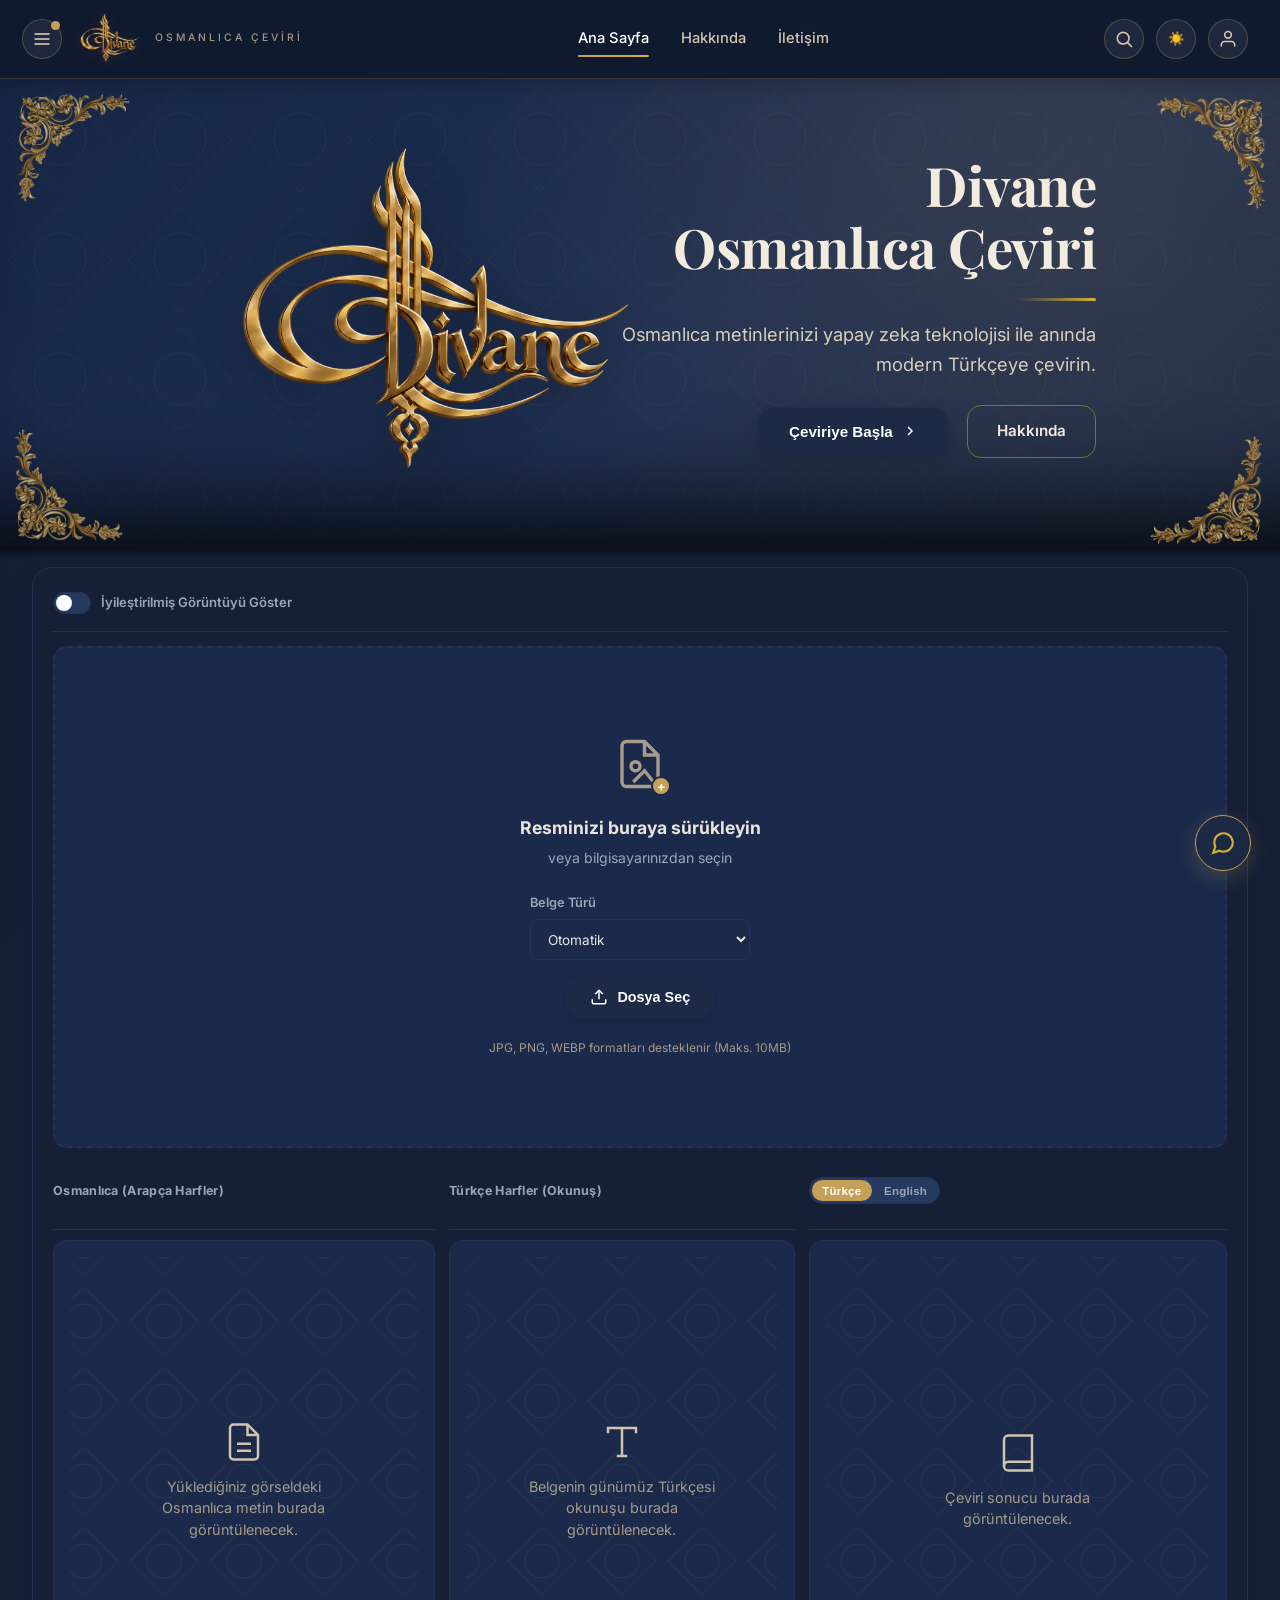
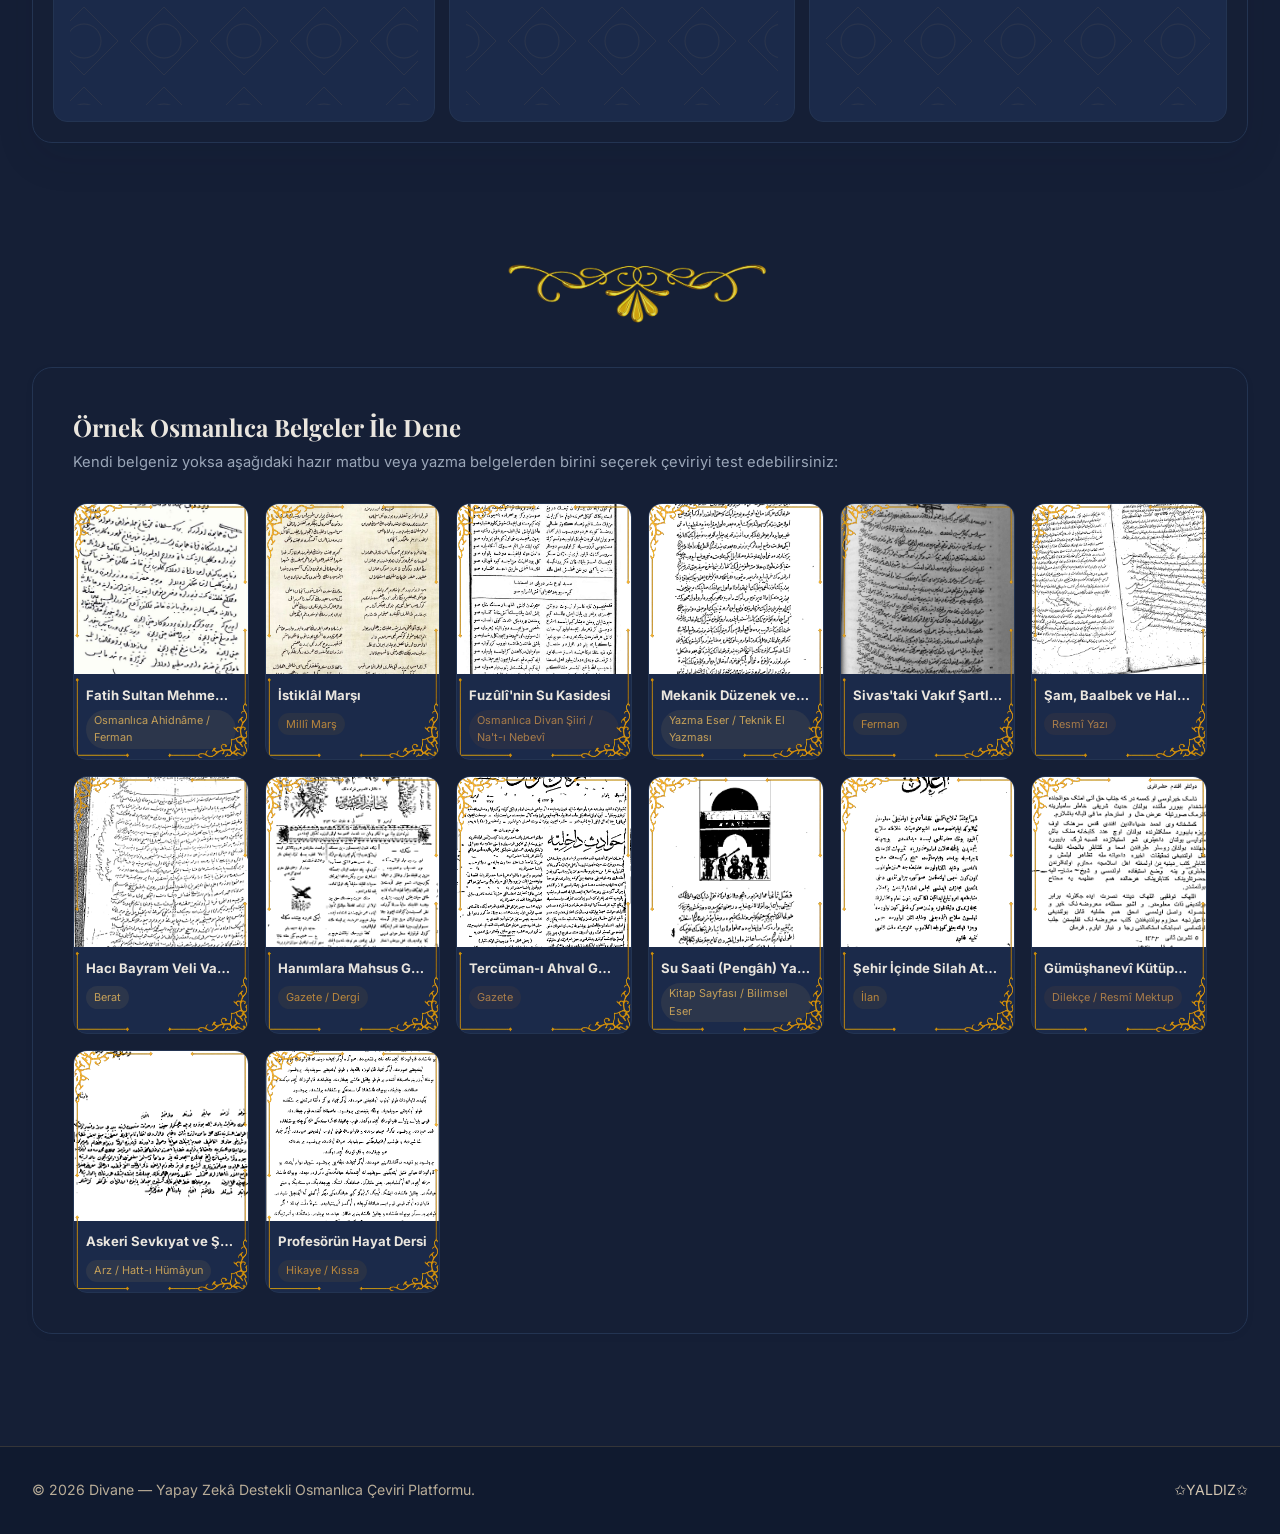
==== index.html @ 8d587c2a "Koyu tema renklerini biraz aydınlat Arka plan/kart/hero renkleri HSL üzerinde ~7.5 puan aydınlatıldı" ====
<!DOCTYPE html>
<html lang="tr">
<head>
    <meta charset="UTF-8">
    <meta name="viewport" content="width=device-width, initial-scale=1.0">
    <title>Divane — Osmanlıca Çeviri Sistemi | Yapay Zeka Destekli Belge Analizi</title>
    <meta name="description" content="Osmanlıca matbu belgelerinizi ve el yazmalarınızı yapay zeka teknolojisi ile anında dijitalleştirin ve modern Türkçeye çevirin.">
    
    <!-- Google Fonts -->
    <link rel="preconnect" href="https://fonts.googleapis.com">
    <link rel="preconnect" href="https://fonts.gstatic.com" crossorigin>
    <link href="https://fonts.googleapis.com/css2?family=Cinzel+Decorative:wght@700&family=Cormorant+Garamond:ital,wght@0,500;0,600;0,700;1,400&family=Inter:wght@300;400;500;600;700&family=Noto+Naskh+Arabic:wght@400;600;700&family=Playfair+Display:ital,wght@0,600;0,700;1,400&display=swap" rel="stylesheet">

    <!-- Cropper.js (görsel kırpma arayüzü için) -->
    <link rel="stylesheet" href="https://cdnjs.cloudflare.com/ajax/libs/cropperjs/1.6.2/cropper.min.css">

    <!-- Custom Stylesheet -->
    <link rel="stylesheet" href="style.css?v=20260917-3">
</head>
<body class="dark-theme">
    <!-- Header Navigation Bar -->
    <header class="navbar">
        <div class="nav-container">
            <div class="nav-left">
                <button type="button" class="icon-btn side-menu-toggle" id="sideMenuToggle" title="Menü" aria-expanded="false" aria-controls="sideDrawer">
                    <svg width="20" height="20" viewBox="0 0 24 24" fill="none" stroke="currentColor" stroke-width="2">
                        <line x1="3" y1="6" x2="21" y2="6"></line>
                        <line x1="3" y1="12" x2="21" y2="12"></line>
                        <line x1="3" y1="18" x2="21" y2="18"></line>
                    </svg>
                </button>

                <a href="index.html" class="brand-logo">
                    <img src="assets/icon.png" alt="Divane" class="brand-logo-img">
                    <span class="brand-subtitle">OSMANLICA ÇEVİRİ</span>
                </a>
            </div>

            <nav class="nav-menu">
                <a href="#home" class="nav-link active" data-modal="home">Ana Sayfa</a>
                <a href="#about" class="nav-link" data-modal="aboutModal">Hakkında</a>
                <a href="#contact" class="nav-link" data-modal="contactModal">İletişim</a>
            </nav>

            <div class="nav-actions">
                <div class="nav-search" id="navSearch">
                    <button type="button" class="icon-btn nav-search-btn" id="navSearchBtn" title="Ara" aria-expanded="false" aria-controls="navSearchPanel">
                        <svg width="20" height="20" viewBox="0 0 24 24" fill="none" stroke="currentColor" stroke-width="2" stroke-linecap="round" stroke-linejoin="round"><circle cx="11" cy="11" r="7"></circle><line x1="21" y1="21" x2="16.65" y2="16.65"></line></svg>
                    </button>
                    <div class="nav-search-panel hidden" id="navSearchPanel">
                        <input type="text" id="navSearchInput" class="nav-search-input" placeholder="Belgelerde ara..." autocomplete="off">
                        <div class="nav-search-results" id="navSearchResults"></div>
                    </div>
                </div>
                <button class="icon-btn theme-toggle-btn" id="themeToggleBtn" title="Karanlık/Aydınlık Tema">
                    <span class="theme-icon">🌙</span>
                </button>
                <button class="icon-btn profile-btn" id="profileBtn" title="Giriş Yap">
                    <svg width="20" height="20" viewBox="0 0 24 24" fill="none" stroke="currentColor" stroke-width="2">
                        <path d="M20 21v-2a4 4 0 0 0-4-4H8a4 4 0 0 0-4 4v2"></path>
                        <circle cx="12" cy="7" r="4"></circle>
                    </svg>
                </button>
            </div>
        </div>
    </header>

    <!-- Sol menü çekmecesi: sol üstteki hamburger butonuna tıklayınca
         soldan kayarak açılır, arkasındaki sayfa karartma katmanıyla
         (#sideDrawerOverlay) gölgede kalır — TarihNet'teki gibi kalıcı bir
         şerit yerine, ekip arkadaşlarının istediği tıkla-aç/kapa modeli.
         Belgelerim üst menüden buraya taşındı; Harita artık kendi sayfası
         (bkz. map.html) — şehir işaretleyicili ilk sürüm. -->
    <div class="side-drawer-overlay hidden" id="sideDrawerOverlay"></div>
    <aside class="side-drawer" id="sideDrawer" aria-hidden="true">
        <div class="side-drawer-header">
            <span class="side-drawer-title">Menü</span>
            <button type="button" class="modal-close" id="sideDrawerClose" title="Kapat">&times;</button>
        </div>
        <div class="side-drawer-body">
            <img src="assets/ornament-divider.png" alt="" aria-hidden="true" class="side-drawer-flourish">
            <span class="side-drawer-section-label">Profilim</span>
            <a href="profile.html" class="side-drawer-profile-card" id="sidebarProfileCard">
                <span class="side-drawer-profile-card-row">
                    <span class="side-drawer-profile-avatar" id="sidebarProfileAvatar">
                        <svg width="20" height="20" viewBox="0 0 24 24" fill="none" stroke="currentColor" stroke-width="2" stroke-linecap="round" stroke-linejoin="round"><circle cx="12" cy="8" r="4"></circle><path d="M4 21c0-4 3.5-7 8-7s8 3 8 7"></path></svg>
                    </span>
                    <span class="side-drawer-profile-info">
                        <span class="side-drawer-profile-name" id="sidebarProfileName">Profilim</span>
                        <span class="side-drawer-profile-title" id="sidebarProfileTitle" hidden></span>
                    </span>
                </span>
            </a>

            <span class="side-drawer-section-label">Belgelerim</span>
            <a href="documents.html" class="side-drawer-item">
                <span class="side-drawer-icon"><svg width="18" height="18" viewBox="0 0 24 24" fill="none" stroke="currentColor" stroke-width="2" stroke-linecap="round" stroke-linejoin="round"><path d="M3 7a2 2 0 0 1 2-2h4l2 2h8a2 2 0 0 1 2 2v8a2 2 0 0 1-2 2H5a2 2 0 0 1-2-2V7z"></path></svg></span>
                <span>Belgelerim</span>
            </a>
            <a href="notes.html" class="side-drawer-item">
                <span class="side-drawer-icon"><svg width="18" height="18" viewBox="0 0 24 24" fill="none" stroke="currentColor" stroke-width="2" stroke-linecap="round" stroke-linejoin="round"><path d="M14 3H6a2 2 0 0 0-2 2v14a2 2 0 0 0 2 2h12a2 2 0 0 0 2-2V9z"></path><path d="M14 3v6h6"></path><line x1="8" y1="13" x2="16" y2="13"></line><line x1="8" y1="17" x2="13" y2="17"></line></svg></span>
                <span>Notlarım</span>
            </a>
            <a href="map.html" class="side-drawer-item">
                <span class="side-drawer-icon"><svg width="18" height="18" viewBox="0 0 24 24" fill="none" stroke="currentColor" stroke-width="2" stroke-linecap="round" stroke-linejoin="round"><path d="M12 21s7-7.5 7-12a7 7 0 1 0-14 0c0 4.5 7 12 7 12z"></path><circle cx="12" cy="9" r="2.5"></circle></svg></span>
                <span>Harita</span>
            </a>
            <a href="sozluk.html" class="side-drawer-item">
                <span class="side-drawer-icon"><svg width="18" height="18" viewBox="0 0 24 24" fill="none" stroke="currentColor" stroke-width="2" stroke-linecap="round" stroke-linejoin="round"><path d="M12 6c-1.5-1.5-4-2-7-2v14c3 0 5.5 0.5 7 2 1.5-1.5 4-2 7-2V4c-3 0-5.5 0.5-7 2z"></path><line x1="12" y1="6" x2="12" y2="20"></line></svg></span>
                <span>Sözlük</span>
            </a>

            <span class="side-drawer-section-label">Site</span>
            <button type="button" class="side-drawer-item" data-modal="aboutModal">
                <span class="side-drawer-icon"><svg width="18" height="18" viewBox="0 0 24 24" fill="none" stroke="currentColor" stroke-width="2" stroke-linecap="round" stroke-linejoin="round"><circle cx="12" cy="12" r="9"></circle><line x1="12" y1="11" x2="12" y2="16"></line><circle cx="12" cy="8" r="1" fill="currentColor" stroke="none"></circle></svg></span>
                <span>Hakkında</span>
            </button>
            <button type="button" class="side-drawer-item" data-modal="contactModal">
                <span class="side-drawer-icon"><svg width="18" height="18" viewBox="0 0 24 24" fill="none" stroke="currentColor" stroke-width="2" stroke-linecap="round" stroke-linejoin="round"><rect x="3" y="5" width="18" height="14" rx="2"></rect><path d="M3 7l9 6 9-6"></path></svg></span>
                <span>İletişim</span>
            </button>
        </div>
    </aside>

    <!-- Main App Container -->
    <main class="page-wrapper" id="home">
        
        <!-- Hero Section -->
        <section class="hero-section">
            <img src="assets/ornament-corner.png" alt="" aria-hidden="true" class="card-corner-ornament corner-tl">
            <img src="assets/ornament-corner.png" alt="" aria-hidden="true" class="card-corner-ornament corner-tr">
            <img src="assets/ornament-corner.png" alt="" aria-hidden="true" class="card-corner-ornament corner-br">
            <img src="assets/ornament-corner.png" alt="" aria-hidden="true" class="card-corner-ornament corner-bl">
            <div class="hero-container">
                <div class="hero-logo-visual">
                    <img src="assets/icon.png" alt="Divane" class="hero-logo-img">
                </div>
                <div class="hero-content">
                    <h1 class="hero-title">Divane<br>Osmanlıca Çeviri</h1>
                    <div class="hero-ornament-line"></div>
                    <p class="hero-subtitle">
                        Osmanlıca metinlerinizi yapay zeka teknolojisi ile anında modern Türkçeye çevirin.
                    </p>

                    <div class="hero-cta-row">
                        <button class="btn btn-primary hero-cta-primary" id="heroStartBtn">
                            <span>Çeviriye Başla</span>
                            <svg width="16" height="16" viewBox="0 0 24 24" fill="none" stroke="currentColor" stroke-width="2.2">
                                <polyline points="9 18 15 12 9 6"></polyline>
                            </svg>
                        </button>
                        <a href="#about" class="btn btn-outline hero-cta-secondary" data-modal="aboutModal">
                            <span>Hakkında</span>
                        </a>
                    </div>

                </div>
            </div>
        </section>

        <!-- Main Interactive Workbench Card -->
        <section class="workbench-section reveal">
            <div class="workbench-card">
                <div class="workbench-main-grid">

                <!-- Column 1: Image Drag & Drop Area -->
                <div class="workbench-col col-upload">
                    <div class="enhanced-toggle-row">
                        <label class="switch-toggle" for="enhancedToggle">
                            <input type="checkbox" id="enhancedToggle">
                            <span class="switch-track"><span class="switch-thumb"></span></span>
                        </label>
                        <label for="enhancedToggle" class="enhanced-toggle-text">İyileştirilmiş Görüntüyü Göster</label>
                        <span class="enhance-status-icon" id="enhanceStatusIcon"></span>
                    </div>
                    <div class="upload-zone" id="dropZone">
                        <input type="file" id="fileInput" accept="image/jpeg,image/png,image/webp" class="file-input-hidden">
                        
                        <div class="upload-idle-state" id="uploadIdleState">
                            <div class="upload-icon-container">
                                <svg width="54" height="54" viewBox="0 0 24 24" fill="none" stroke="#A89B8C" stroke-width="1.5">
                                    <path d="M14 2H6a2 2 0 0 0-2 2v16a2 2 0 0 0 2 2h12a2 2 0 0 0 2-2V8z"></path>
                                    <polyline points="14 2 14 8 20 8"></polyline>
                                    <circle cx="10" cy="13" r="2"></circle>
                                    <polyline points="18 20 14 15 9 20"></polyline>
                                </svg>
                                <div class="icon-plus-badge">+</div>
                            </div>
                            <h3 class="upload-heading">Resminizi buraya sürükleyin</h3>
                            <p class="upload-subtext">veya bilgisayarınızdan seçin</p>
                            

                            <div class="profile-selector">
                                <label for="documentProfile">
                                    Belge Türü
                                </label>

                                <select id="documentProfile">
                                    <option value="auto" selected>Otomatik</option>
                                    
                                    <option value="printed">
                                        Matbu Belge
                                    </option>

                                     <option value="printed-degraded">
                                        Lekeli / Yıpranmış Matbu
                                    </option>

                                    <option value="delicate">
                                        Hassas / Düşük Çözünürlüklü Belge
                                    </option>


                                    <option value="manuscript">
                                        El Yazması
                                    </option>
                                    
                                   

                                </select>
                            </div>
                            <button class="btn btn-primary btn-select-file" id="selectFileBtn">
                                <svg width="18" height="18" viewBox="0 0 24 24" fill="none" stroke="currentColor" stroke-width="2">
                                    <path d="M21 15v4a2 2 0 0 1-2 2H5a2 2 0 0 1-2-2v-4"></path>
                                    <polyline points="17 8 12 3 7 8"></polyline>
                                    <line x1="12" y1="3" x2="12" y2="15"></line>
                                </svg>
                                <span>Dosya Seç</span>
                            </button>

                            <span class="upload-hint">JPG, PNG, WEBP formatları desteklenir (Maks. 10MB)</span>
                        </div>

                        <!-- Active Preview State -->
                        <div class="upload-active-state hidden" id="uploadActiveState">
                            <div class="preview-img-wrapper">
                                <img id="previewImage" src="" alt="Yüklenen Belge Görseli">
                                <div class="image-scan-line" id="scanLine"></div>
                            </div>
                            <div class="preview-meta">
                                <span class="file-name" id="fileName">belge.jpg</span>
                                <span class="file-size" id="fileSize">1.2 MB</span>
                            </div>
                            <div class="preview-actions">
                                <button class="btn-sm btn-subtle" id="reselectBtn">Yeniden Seç</button>
                                <button class="btn-sm btn-danger" id="removeFileBtn">Kaldır</button>
                            </div>
                        </div>

                    </div>
                </div>

                <!-- Center Divider with Gold Crest -->
                <div class="workbench-divider">
                    <div class="divider-line"></div>
                    <div class="divider-crest">❖</div>
                    <div class="divider-line"></div>
                </div>

                <!-- Sağ bölge: görsel sütunu bu bölgenin toplam yüksekliğine
                     (3 metin sütunu + Bilgi) eşit olacak şekilde uzuyor;
                     Bilgi de sadece bu bölgenin altında duruyor, görselin
                     altına taşmıyor. -->
                <div class="workbench-right-zone">
                <div class="workbench-grid">

                <!-- Column 2: Osmanlıca (Arapça Harfler) — always visible -->
                <div class="workbench-col col-ocr">
                    <div class="col-header">
                        <span class="col-header-title">Osmanlıca (Arapça Harfler)</span>
                        <div class="output-tab-tools box-tools" id="ocrTools" data-tools-for="ocr">
                            <button class="tool-btn" id="copyOcrBtn" title="Metni Kopyala">📋</button>
                            <button class="tool-btn" id="ocrTtsBtn" title="Sesli Oku">🔊</button>
                            <button class="tool-btn" id="ocrStopTtsBtn" title="Sesi Durdur">⏹</button>
                            <button class="tool-btn" id="toggleDirectionBtn" title="Metin Yönü (RTL/LTR)">⇄</button>
                        </div>
                    </div>
                    <div class="box-content ocr-content-area" id="ocrOutputBox" data-output-panel="ocr">
                        <div class="empty-state" id="ocrEmptyState">
                            <svg width="42" height="42" viewBox="0 0 24 24" fill="none" stroke="#D1C4B0" stroke-width="1.4">
                                <path d="M14 2H6a2 2 0 0 0-2 2v16a2 2 0 0 0 2 2h12a2 2 0 0 0 2-2V8z"></path>
                                <polyline points="14 2 14 8 20 8"></polyline>
                                <line x1="16" y1="13" x2="8" y2="13"></line>
                                <line x1="16" y1="17" x2="8" y2="17"></line>
                            </svg>
                            <p>Yüklediğiniz görseldeki Osmanlıca metin burada görüntülenecek.</p>
                        </div>
                        <div class="text-display hidden" id="ocrTextDisplay" dir="rtl" lang="ota"></div>
                    </div>
                </div>

                <!-- Column 3: Türkçe Harfler (Okunuş) — always visible -->
                <div class="workbench-col col-translit">
                    <div class="col-header">
                        <span class="col-header-title">Türkçe Harfler (Okunuş)</span>
                        <div class="output-tab-tools box-tools" id="translitTools" data-tools-for="translit">
                            <button class="tool-btn" id="copyTranslitBtn" title="Metni Kopyala">📋</button>
                            <button class="tool-btn" id="translitTtsBtn" title="Sesli Oku">🔊</button>
                            <button class="tool-btn" id="translitStopTtsBtn" title="Sesi Durdur">⏹</button>
                        </div>
                    </div>
                    <div class="box-content translit-content-area" id="translitOutputBox" data-output-panel="translit">
                        <div class="empty-state" id="translitEmptyState">
                            <svg width="42" height="42" viewBox="0 0 24 24" fill="none" stroke="#D1C4B0" stroke-width="1.4">
                                <path d="M4 7V4h16v3M9 20h6M12 4v16"></path>
                            </svg>
                            <p>Belgenin günümüz Türkçesi okunuşu burada görüntülenecek.</p>
                        </div>
                        <div class="text-display hidden" id="translitTextDisplay" lang="tr"></div>
                    </div>
                </div>

                <!-- Column 4: Günümüz Türkçesi — Türkçe/İngilizce küçük bir geçiş
                     ile aynı sütun içinde; "Bilgi" artık burada değil, 4 sütunun
                     ALTINDA açılır/kapanır bir bölüm (bkz. aşağısı). -->
                <div class="workbench-col col-trans">
                    <div class="col-header">
                        <div class="trans-lang-toggle" id="transLangToggle">
                            <button type="button" class="trans-lang-btn output-select-btn active" id="transTabBtn" data-output-tab="trans">Türkçe</button>
                            <button type="button" class="trans-lang-btn output-select-btn" id="enTabBtn" data-output-tab="en">English</button>
                        </div>
                        <div class="lang-dropdown hidden" id="entityFilterDropdown">
                            <button class="lang-dropdown-trigger" id="entityFilterTrigger" aria-haspopup="true" aria-expanded="false">
                                <span>Filtrele</span>
                                <span class="lang-dropdown-caret">▾</span>
                            </button>
                            <div class="lang-dropdown-menu hidden" id="entityFilterMenu"></div>
                        </div>
                        <div class="output-tab-tools box-tools" id="transTools" data-tools-for="trans">
                            <button class="tool-btn" id="copyTransBtn" title="Çeviriyi Kopyala">📋</button>
                            <button class="tool-btn" id="ttsBtn" title="Sesli Oku">🔊</button>
                            <button class="tool-btn" id="transStopTtsBtn" title="Sesi Durdur">⏹</button>
                            <button class="tool-btn" id="downloadReportBtn" title="Rapor İndir">📥</button>
                        </div>
                        <div class="output-tab-tools box-tools" id="enTools" data-tools-for="en">
                            <button class="tool-btn" id="copyEnBtn" title="Copy Translation">📋</button>
                            <button class="tool-btn" id="enTtsBtn" title="Read Aloud">🔊</button>
                            <button class="tool-btn" id="enStopTtsBtn" title="Stop">⏹</button>
                        </div>
                    </div>
                    <div class="box-content trans-content-area" id="transOutputBox" data-output-panel="trans">
                        <div class="empty-state" id="transEmptyState">
                            <svg width="42" height="42" viewBox="0 0 24 24" fill="none" stroke="#D1C4B0" stroke-width="1.4">
                                <path d="M4 19.5A2.5 2.5 0 0 1 6.5 17H20"></path>
                                <path d="M6.5 2H20v20H6.5A2.5 2.5 0 0 1 4 19.5v-15A2.5 2.5 0 0 1 6.5 2z"></path>
                            </svg>
                            <p>Çeviri sonucu burada görüntülenecek.</p>
                        </div>
                        <div class="text-display hidden" id="transTextDisplay" lang="tr"></div>
                    </div>
                    <div class="box-content en-content-area hidden" id="enOutputBox" data-output-panel="en">
                        <div class="empty-state" id="enEmptyState">
                            <svg width="42" height="42" viewBox="0 0 24 24" fill="none" stroke="#D1C4B0" stroke-width="1.4">
                                <path d="M4 19.5A2.5 2.5 0 0 1 6.5 17H20"></path>
                                <path d="M6.5 2H20v20H6.5A2.5 2.5 0 0 1 4 19.5v-15A2.5 2.5 0 0 1 6.5 2z"></path>
                            </svg>
                            <p>English translation will appear here.</p>
                        </div>
                        <div class="text-display hidden" id="enTextDisplay" lang="en"></div>
                    </div>
                </div>

            </div>
                </div>
                </div>

            <!-- Ayraç artık workbench-card'ın DOĞRUDAN çocuğu — böylece
                 kartın TAMAMININ genişliğine göre ortalanabiliyor (Bilgi
                 satırı sadece sağ bölgeyi kapladığı için, ayracı onun
                 içine koymak kartın bütününe göre ortasız görünüyordu). -->
            <div class="workbench-divider-flourish" aria-hidden="true">
                <img src="assets/ornament-divider.png" alt="">
            </div>

            <!-- "Bilgi" (Belge Analizi): artık workbench-main-grid'in
                 DIŞINDA, kartın doğrudan çocuğu — ama kendi iç grid'i
                 (main-grid ile AYNI 3 sütun şablonu) içeriğini yine sadece
                 sağdaki 3 metin sütununun hizasına oturtuyor, görselin
                 altına taşmıyor. -->
            <div class="workbench-bilgi-row" id="workbenchBilgiRow">
                <div class="workbench-bilgi-inner">
                    <button class="info-collapsible-header hidden" id="infoTabBtn" aria-expanded="false">
                        <span class="box-icon"></span>
                        <span>Bilgi (Belge Analizi)</span>
                        <span class="info-collapsible-caret">▾</span>
                    </button>
                    <div class="box-content info-content-area hidden" id="infoOutputBox" data-output-panel="info">
                        <div class="empty-state" id="infoEmptyState">
                            <svg width="42" height="42" viewBox="0 0 24 24" fill="none" stroke="#D1C4B0" stroke-width="1.4">
                                <rect x="3" y="3" width="18" height="18" rx="2"></rect>
                                <line x1="8" y1="9" x2="16" y2="9"></line>
                                <line x1="8" y1="13" x2="16" y2="13"></line>
                                <line x1="8" y1="17" x2="12" y2="17"></line>
                            </svg>
                            <p>Çeviri tamamlandığında belge bilgileri burada görüntülenecek.</p>
                        </div>

                        <div class="info-content-wrapper hidden" id="infoContentWrapper">
                            <div class="results-header">
                                <div class="results-header-left">
                                    <span class="results-doc-type" id="resultDocType">—</span>
                                </div>
                                <div class="confidence-pill" id="resultConfidencePill" title="Modelin çeviri/analiz sonucuna olan güveni">
                                    <span class="confidence-label">Güven Skoru</span>
                                    <span class="confidence-value" id="resultConfidenceValue">—</span>
                                </div>
                            </div>

                            <!-- Tab / Category Buttons -->
                            <div class="results-tabs" id="resultsTabs" role="tablist">
                                <button class="results-tab-btn active" data-tab="overview" role="tab">Genel Bakış</button>
                                <button class="results-tab-btn" data-tab="content" role="tab">İçerik Analizi</button>
                                <button class="results-tab-btn" data-tab="notes" role="tab">Notlar</button>
                            </div>

                            <!-- Tab Panels -->
                            <div class="results-tab-panels">

                                <!-- Genel Bakış -->
                                <div class="results-tab-panel active" data-panel="overview">
                                    <h3 class="panel-heading">Kısa Özet</h3>
                                    <p class="panel-text" id="resultSummary">—</p>

                                    <h3 class="panel-heading">Belge Bilgileri</h3>
                                    <div class="info-grid" id="resultDocInfoGrid"></div>
                                </div>

                                <!-- İçerik Analizi -->
                                <div class="results-tab-panel" data-panel="content">
                                    <h3 class="panel-heading">Önemli Bilgiler</h3>
                                    <ul class="panel-list" id="resultKeyPoints"></ul>

                                    <div class="entity-columns">
                                        <div class="entity-col">
                                            <h3 class="panel-heading">👤 Kişiler</h3>
                                            <div class="entity-chip-list" id="resultPeople"></div>
                                        </div>
                                        <div class="entity-col">
                                            <h3 class="panel-heading">📍 Yerler</h3>
                                            <div class="entity-chip-list" id="resultPlaces"></div>
                                        </div>
                                        <div class="entity-col">
                                            <h3 class="panel-heading">💡 Kavramlar</h3>
                                            <div class="entity-chip-list" id="resultConcepts"></div>
                                        </div>
                                        <div class="entity-col">
                                            <h3 class="panel-heading">🖋️ Yazı & Dil</h3>
                                            <div class="detail-line-list" id="resultScriptDetails"></div>
                                        </div>
                                        <div class="entity-col">
                                            <h3 class="panel-heading">🗓️ Tarih & Bağlam</h3>
                                            <div class="detail-line-list" id="resultDateDetails"></div>
                                        </div>
                                    </div>
                                </div>

                                <!-- Notlar -->
                                <div class="results-tab-panel" data-panel="notes">
                                    <p class="panel-text" id="resultNotes">—</p>
                                </div>

                            </div>
                        </div>
                    </div>
                </div>
                </div>
            </div>

            <!-- AI Belge Araçları: eskiden sohbet asistanı panelinin içinde
                 gömülüydü, artık Bilgi'nin altında, çeviri tamamlandığında
                 otomatik açılan aynı tarz bir bölüm (bkz. app.js
                 setAiToolsExpanded). Araçların kendisi zaten state.transText
                 (o an tamamlanmış çeviri) üzerinden çalışıyor — elle metin
                 yapıştırmaya gerek yok; alttaki metin kutusu sadece belirli
                 bir cümle/kelimeyi ayrıca analiz etmek isteyenler için. -->
            <div class="info-collapsible-section" id="aiToolsCollapsibleSection">
                <button class="info-collapsible-header hidden" id="aiToolsTabBtn" aria-expanded="false">
                    <span class="box-icon">✦</span>
                    <span>AI Belge Araçları</span>
                    <span class="info-collapsible-caret">▾</span>
                </button>
                <div class="box-content info-content-area hidden" id="aiToolsContent">
                    <p style="font-size: 0.8rem; color: var(--color-text-muted); margin-bottom: 0.9rem;">
                        Sonuçlardan birine tıklayarak sohbet konusu yapabilirsiniz.
                    </p>
                    <div class="ai-tools-section">
                        <div class="ai-tools-grid">
                            <button type="button" id="aiPredictionsBtn" class="ai-tool-btn">
                                Tahmin & Öneri
                            </button>

                            <button type="button" id="aiQuestionsBtn" class="ai-tool-btn">
                                Hazır Sorular
                            </button>

                            <button type="button" id="aiResearchBtn" class="ai-tool-btn">
                                Araştırma Önerileri
                            </button>

                            <button type="button" id="aiEntitiesBtn" class="ai-tool-btn">
                                Varlıkları Analiz Et
                            </button>
                        </div>

                        <div class="ai-selection-box">
                            <textarea
                                id="aiSelectedTextInput"
                                rows="4"
                                class="ai-selected-textarea"
                                placeholder="Belirli bir cümle/kelimeyi ayrıca analiz etmek isterseniz buraya yapıştırın..."
                            ></textarea>

                            <div class="ai-selection-actions">
                                <button
                                    type="button"
                                    id="aiAnalyzeSelectionBtn"
                                    class="ai-tool-btn"
                                >
                                    Seçili Metni Analiz Et
                                </button>

                                <button
                                    type="button"
                                    id="aiSuggestionsBtn"
                                    class="ai-tool-btn"
                                >
                                    Alternatif Öner
                                </button>
                            </div>

                            <input
                                type="text"
                                id="aiSuggestionEditInput"
                                class="form-input ai-suggestion-input"
                                placeholder="AI önerisini burada düzenleyin..."
                            >

                            <button
                                type="button"
                                class="btn btn-outline ai-review-btn"
                                id="aiReviewSuggestionBtn"
                            >
                                Düzenlemeyi AI ile Değerlendir
                            </button>
                        </div>
                    </div>
                    <div
                        id="aiFeatureResult"
                        style="
                        overflow-y: auto;
                        padding: 0;
                        white-space: pre-wrap;
                        flex: none;
                        min-height: 220px;
                        max-height: 360px;
                        margin-top: 1rem;
                        padding-top: 1rem;
                        border-top: 1px solid var(--color-border);
                        "
                    >
                        AI sonucu burada görünecek.
                    </div>
                </div>
            </div>

            <!-- Status Footer: çeviri artık görsel seçilir seçilmez
                 otomatik başlıyor (bkz. app.js handleFileSelect), bu yüzden
                 manuel bir "Çeviriyi Başlat" butonu yok — sadece süreç
                 durumunu gösteren rozet kalıyor. -->
            <div class="action-bar-container">
                <div class="status-badge hidden" id="statusBadge">
                    <span class="status-dot pulsing"></span>
                    <span id="statusMessage">Görsel işleniyor...</span>
                </div>
            </div>
            <p class="status-hint hidden" id="statusHint">Belgenizin uzunluğuna ve el yazısı zorluğuna göre bu işlem birkaç dakika sürebilir, nadir durumlarda daha da uzayabilir; lütfen sayfayı kapatmadan bekleyin.</p>
        </section>

        <div class="section-divider" aria-hidden="true">
            <img src="assets/ornament-divider.png" alt="">
        </div>

        <!-- Sample Documents Section for Instant Demo -->
        <section class="samples-section reveal">
            <h2 class="samples-title"> Örnek Osmanlıca Belgeler İle Dene</h2>
            <p class="samples-subtitle">Kendi belgeniz yoksa aşağıdaki hazır matbu veya yazma belgelerden birini seçerek çeviriyi test edebilirsiniz:</p>
            <div class="samples-grid">
                <div class="sample-card" data-sample="2">
                    <div class="sample-img-container">
                        <img src="assets/fsma.png" alt="Fatih Sultan Mehmed'in Ahidnamesi">
                        <span class="sample-try-overlay">Bu belgeyi dene</span>
                    </div>
                    <div class="sample-details">
                        <h4>Fatih Sultan Mehmed'in Ahidnamesi</h4>
                        <span class="sample-tag">Osmanlıca Ahidnâme / Ferman</span>
                    </div>
                    <img src="assets/ornament-frame.png" alt="" aria-hidden="true" class="sample-card-frame">
                </div>
                <div class="sample-card" data-sample="1">
                    <div class="sample-img-container">
                        <img src="assets/im.png" alt="İstiklâl Marşı">
                        <span class="sample-try-overlay">Bu belgeyi dene</span>
                    </div>
                    <div class="sample-details">
                        <h4>İstiklâl Marşı</h4>
                        <span class="sample-tag">Millî Marş</span>
                    </div>
                    <img src="assets/ornament-frame.png" alt="" aria-hidden="true" class="sample-card-frame">
                </div>
                <div class="sample-card" data-sample="hero">
                    <div class="sample-img-container">
                        <img src="assets/sk.png" alt="Fuzûlî'nin Su Kasidesi">
                        <span class="sample-try-overlay">Bu belgeyi dene</span>
                    </div>
                    <div class="sample-details">
                        <h4>Fuzûlî'nin Su Kasidesi</h4>
                        <span class="sample-tag">Osmanlıca Divan Şiiri / Na't-ı Nebevî</span>
                    </div>
                    <img src="assets/ornament-frame.png" alt="" aria-hidden="true" class="sample-card-frame">
                </div>
                <div class="sample-card" data-sample="mdo">
                    <div class="sample-img-container">
                        <img src="assets/mdo.png" alt="Mekanik Düzenek ve Oluk Yapım Kılavuzu">
                        <span class="sample-try-overlay">Bu belgeyi dene</span>
                    </div>
                    <div class="sample-details">
                        <h4>Mekanik Düzenek ve Oluk Yapım Kılavuzu</h4>
                        <span class="sample-tag">Yazma Eser / Teknik El Yazması</span>
                    </div>
                    <img src="assets/ornament-frame.png" alt="" aria-hidden="true" class="sample-card-frame">
                </div>
                <div class="sample-card" data-sample="svf">
                    <div class="sample-img-container">
                        <img src="assets/svf.png" alt="Sivas'taki Vakıf Şartlarına Dair Ferman">
                        <span class="sample-try-overlay">Bu belgeyi dene</span>
                    </div>
                    <div class="sample-details">
                        <h4>Sivas'taki Vakıf Şartlarına Dair Ferman</h4>
                        <span class="sample-tag">Ferman</span>
                    </div>
                    <img src="assets/ornament-frame.png" alt="" aria-hidden="true" class="sample-card-frame">
                </div>
                <div class="sample-card" data-sample="sbh">
                    <div class="sample-img-container">
                        <img src="assets/sbh.png" alt="Şam, Baalbek ve Halep Mühimme Hükümleri">
                        <span class="sample-try-overlay">Bu belgeyi dene</span>
                    </div>
                    <div class="sample-details">
                        <h4>Şam, Baalbek ve Halep Mühimme Hükümleri</h4>
                        <span class="sample-tag">Resmî Yazı</span>
                    </div>
                    <img src="assets/ornament-frame.png" alt="" aria-hidden="true" class="sample-card-frame">
                </div>
                <div class="sample-card" data-sample="hbv">
                    <div class="sample-img-container">
                        <img src="assets/hbv.png" alt="Hacı Bayram Veli Vakfı Tevliyet ve Meşihat Beratı">
                        <span class="sample-try-overlay">Bu belgeyi dene</span>
                    </div>
                    <div class="sample-details">
                        <h4>Hacı Bayram Veli Vakfı Tevliyet ve Meşihat Beratı</h4>
                        <span class="sample-tag">Berat</span>
                    </div>
                    <img src="assets/ornament-frame.png" alt="" aria-hidden="true" class="sample-card-frame">
                </div>
                <div class="sample-card" data-sample="hmg">
                    <div class="sample-img-container">
                        <img src="assets/hmg.png" alt="Hanımlara Mahsus Gazete Eki">
                        <span class="sample-try-overlay">Bu belgeyi dene</span>
                    </div>
                    <div class="sample-details">
                        <h4>Hanımlara Mahsus Gazete Eki</h4>
                        <span class="sample-tag">Gazete / Dergi</span>
                    </div>
                    <img src="assets/ornament-frame.png" alt="" aria-hidden="true" class="sample-card-frame">
                </div>
                <div class="sample-card" data-sample="tah">
                    <div class="sample-img-container">
                        <img src="assets/tah.png" alt="Tercüman-ı Ahval Gazetesi'nin 25. Sayısı">
                        <span class="sample-try-overlay">Bu belgeyi dene</span>
                    </div>
                    <div class="sample-details">
                        <h4>Tercüman-ı Ahval Gazetesi'nin 25. Sayısı</h4>
                        <span class="sample-tag">Gazete</span>
                    </div>
                    <img src="assets/ornament-frame.png" alt="" aria-hidden="true" class="sample-card-frame">
                </div>
                <div class="sample-card" data-sample="ssp">
                    <div class="sample-img-container">
                        <img src="assets/ssp.png" alt="Su Saati (Pengâh) Yapımına Dair Risale">
                        <span class="sample-try-overlay">Bu belgeyi dene</span>
                    </div>
                    <div class="sample-details">
                        <h4>Su Saati (Pengâh) Yapımına Dair Risale</h4>
                        <span class="sample-tag">Kitap Sayfası / Bilimsel Eser</span>
                    </div>
                    <img src="assets/ornament-frame.png" alt="" aria-hidden="true" class="sample-card-frame">
                </div>
                <div class="sample-card" data-sample="sya">
                    <div class="sample-img-container">
                        <img src="assets/sya.png" alt="Şehir İçinde Silah Atma Yasağı İlanı">
                        <span class="sample-try-overlay">Bu belgeyi dene</span>
                    </div>
                    <div class="sample-details">
                        <h4>Şehir İçinde Silah Atma Yasağı İlanı</h4>
                        <span class="sample-tag">İlan</span>
                    </div>
                    <img src="assets/ornament-frame.png" alt="" aria-hidden="true" class="sample-card-frame">
                </div>
                <div class="sample-card" data-sample="gkt">
                    <div class="sample-img-container">
                        <img src="assets/gkt.png" alt="Gümüşhanevî Kütüphanelerindeki Kitapların Tiflis'ten Geri Getirilmesi Talebi">
                        <span class="sample-try-overlay">Bu belgeyi dene</span>
                    </div>
                    <div class="sample-details">
                        <h4>Gümüşhanevî Kütüphanelerindeki Kitapların Tiflis'ten Geri Getirilmesi Talebi</h4>
                        <span class="sample-tag">Dilekçe / Resmî Mektup</span>
                    </div>
                    <img src="assets/ornament-frame.png" alt="" aria-hidden="true" class="sample-card-frame">
                </div>
                <div class="sample-card" data-sample="ase">
                    <div class="sample-img-container">
                        <img src="assets/ase.png" alt="Askeri Sevkıyat ve Şerif Emirlerin Sicillere Kaydı Hakkında Arz">
                        <span class="sample-try-overlay">Bu belgeyi dene</span>
                    </div>
                    <div class="sample-details">
                        <h4>Askeri Sevkıyat ve Şerif Emirlerin Sicillere Kaydı Hakkında Arz</h4>
                        <span class="sample-tag">Arz / Hatt-ı Hümâyun</span>
                    </div>
                    <img src="assets/ornament-frame.png" alt="" aria-hidden="true" class="sample-card-frame">
                </div>
                <div class="sample-card" data-sample="phd">
                    <div class="sample-img-container">
                        <img src="assets/phd.png" alt="Profesörün Hayat Dersi">
                        <span class="sample-try-overlay">Bu belgeyi dene</span>
                    </div>
                    <div class="sample-details">
                        <h4>Profesörün Hayat Dersi</h4>
                        <span class="sample-tag">Hikaye / Kıssa</span>
                    </div>
                    <img src="assets/ornament-frame.png" alt="" aria-hidden="true" class="sample-card-frame">
                </div>
            </div>
        </section>

    </main>

    <!-- Footer -->
    <footer class="main-footer">
        <div class="footer-container">
            <p>© 2026 Divane — Yapay Zekâ Destekli Osmanlıca Çeviri Platformu.</p>
            <div class="footer-links">
                <a href="#" data-modal="aboutModal">✩YALDIZ✩</a>
            </div>
        </div>
    </footer>

    <!-- MODALS -->

    <!-- How It Works Modal -->
    <div class="modal-overlay hidden" id="howItWorksModal">
        <div class="modal-card">
            <button class="modal-close" data-close="howItWorksModal">&times;</button>
            <h2 class="modal-title">📌 Divane Nasıl Çalışır?</h2>
            <div class="modal-body">
                <ol class="guide-steps">
                    <li><strong>Görsel Yükleyin:</strong> Belgenizin mevkisini ve netliğini kontrol edip sisteme JPG, PNG veya WEBP formatında yükleyin.</li>
                    <li><strong>Görüntü İyileştirme (OpenCV):</strong> Sistem belgedeki gölgeleri temizler, eğiklikleri düzeltir ve netliği artırır.</li>
                    <li><strong>Arap Harfli OCR:</strong> Görsel üzerindeki Osmanlıca karakterler ve kelimeler otomatik tespit edilir.</li>
                    <li><strong>Yapay Zeka Sadeleştirme:</strong> Yapay zekâ, Osmanlıca metni çözümler ve modern Türkçe karşılığını oluşturur.</li>
                </ol>
            </div>
            <div class="modal-footer">
                <button class="btn btn-primary" data-close="howItWorksModal">Anladım</button>
            </div>
        </div>
    </div>

    <!-- About Project Modal -->
    <div class="modal-overlay hidden" id="aboutModal">
        <div class="modal-card modal-lg">
            <button class="modal-close" data-close="aboutModal">&times;</button>
            <h2 class="modal-title">📜 Proje Hakkında</h2>
            <div class="modal-body">
                <p>Osmanlıca, eski topraklardan kalan, fermanlarda, resmî devlet belgelerinde, arşiv kayıtlarında ve eski kitaplarda saklı kalmış zengin bir mirastır. Ama bu yazıyı okuyabilmek artık günümüzde çok az kişinin elinde olan özel bir beceri.</p>
                <br>
                <p>Bu site, elinizdeki Osmanlıca bir belgeyi — ister eski bir aile mektubu, ister bir ferman ya da berat gibi resmî bir devlet belgesi, ister bir gazete sayfası olsun — sadece fotoğrafını çekerek okunabilir hâle getirmenizi sağlar.</p>
                <br>
                <h3>Nasıl çalışır?</h3>
                <p>Belgenizin fotoğrafını yüklersiniz, sistem yazıyı okur ve size hem günümüz Türkçesine çevrilmiş hâlini hem de belgenin ne anlattığına dair kısa bir özet sunar. Anlaşılması güç eski kelimeler sadeleştirilir, belgenin türü (ferman, berat, mektup, gazete, resmî yazışma vb.) ve varsa geçen kişi, yer ve tarih bilgileri sizin için ayrıca çıkarılır. Sade bir aile mektubundan devlet arşivlerindeki resmî yazışmalara kadar geniş bir belge yelpazesi bu şekilde okunabilir hâle gelir.</p>
                <br>
                <p>Çevirisini beğenmediğiniz veya farklı yorumlamak istediğiniz bir yer olursa, metni doğrudan kendiniz düzenleyebilirsiniz.</p>
                <br>
                <p>Yaptığınız çevirileri kaydedip kendi kişisel belge arşivinizde saklayabilir, istediğiniz zaman tekrar açıp inceleyebilirsiniz.</p>
                <br>
                <p>Amacımız, tarihe meraklı herkesin — akademisyen olsun sıradan bir aile araştırmacısı olsun — elindeki Osmanlıca belgeleri, resmî ya da özel fark etmeksizin, kolayca anlayabilmesini sağlamak.</p>
            </div>
            <div class="modal-footer">
                <button class="btn btn-primary" data-close="aboutModal">Tamam</button>
            </div>
        </div>
    </div>

    <!-- Contact Modal -->
    <div class="modal-overlay hidden" id="contactModal">
        <div class="modal-card">
            <button class="modal-close" data-close="contactModal">&times;</button>
            <h2 class="modal-title">✉️ İletişim & Geri Bildirim</h2>
            <div class="modal-body">
                <form id="contactForm">
                    <div class="form-group">
                        <label for="contactName">Ad Soyad</label>
                        <input type="text" id="contactName" class="form-input" placeholder="Adınız" required>
                    </div>
                    <div class="form-group">
                        <label for="contactEmail">E-posta</label>
                        <input type="email" id="contactEmail" class="form-input" placeholder="eposta@ornek.com" required>
                    </div>
                    <div class="form-group">
                        <label for="contactMsg">Mesajınız</label>
                        <textarea id="contactMsg" class="form-input" rows="3" placeholder="Görüş ve önerileriniz..." required></textarea>
                    </div>
                    <button type="submit" class="btn btn-primary btn-block">Gönder</button>
                </form>
            </div>
        </div>
    </div>

    <!-- Auth Modal (Giriş / Kayıt) -->
    <div class="modal-overlay hidden" id="authModal">
        <div class="modal-card">
            <button class="modal-close" data-close="authModal">&times;</button>

            <div id="authLoggedOutView">
                <h2 class="modal-title">👤 Hesabım</h2>
                <div class="results-tabs" id="authTabs" role="tablist" style="margin-bottom: 1.2rem;">
                    <button class="results-tab-btn active" data-auth-tab="login" role="tab">Giriş Yap</button>
                    <button class="results-tab-btn" data-auth-tab="register" role="tab">Kayıt Ol</button>
                </div>

                <p class="form-error hidden" id="authError"></p>

                <form id="loginForm" class="auth-form">
                    <div class="form-group">
                        <label for="loginEmail">E-posta</label>
                        <input type="email" id="loginEmail" class="form-input" placeholder="eposta@ornek.com" required autocomplete="username">
                    </div>
                    <div class="form-group">
                        <label for="loginPassword">Şifre</label>
                        <input type="password" id="loginPassword" class="form-input" placeholder="••••••" required autocomplete="current-password">
                    </div>
                    <button type="submit" class="btn btn-primary btn-block" id="loginSubmitBtn">Giriş Yap</button>
                </form>

                <form id="registerForm" class="auth-form hidden">
                    <div class="form-group">
                        <label for="registerFullName">Ad Soyad</label>
                        <input type="text" id="registerFullName" class="form-input" placeholder="Ad Soyad" required autocomplete="name">
                    </div>
                    <div class="form-group">
                        <label for="registerEmail">E-posta</label>
                        <input type="email" id="registerEmail" class="form-input" placeholder="eposta@ornek.com" required autocomplete="username">
                    </div>
                    <div class="form-group">
                        <label for="registerPassword">Şifre</label>
                        <input type="password" id="registerPassword" class="form-input" placeholder="En az 6 karakter" required autocomplete="new-password" minlength="6">
                    </div>
                    <div class="form-group">
                        <label for="registerPasswordConfirm">Şifre (Tekrar)</label>
                        <input type="password" id="registerPasswordConfirm" class="form-input" placeholder="••••••" required autocomplete="new-password" minlength="6">
                    </div>
                    <button type="submit" class="btn btn-primary btn-block" id="registerSubmitBtn">Kayıt Ol</button>
                </form>
            </div>

            <div class="hidden" id="authLoggedInView">
                <h2 class="modal-title">👤 Hesabım</h2>
                <p class="modal-hint">Giriş yapıldı: <strong id="authUserEmail"></strong></p>
                <a href="profile.html" class="btn btn-primary btn-block" style="margin-bottom: 0.7rem;">Profil Ayarları</a>
                <button class="btn btn-outline btn-block" id="logoutBtn">Çıkış Yap</button>
            </div>
        </div>
    </div>

    <!-- Giriş/kayıt sonrası profil tamamlama daveti (authModal ile aynı
         .modal-overlay/.modal-card iskeleti kullanılıyor). -->
    <div class="modal-overlay hidden" id="profilePromptModal">
        <div class="modal-card">
            <button class="modal-close" data-close="profilePromptModal">&times;</button>
            <h2 class="modal-title">✨ Profilinizi Tamamlayın</h2>
            <div class="hero-ornament-line" style="margin: 0 auto 1rem;"></div>
            <p class="modal-hint">Deneyiminizi kişiselleştirmek için meslek, uzmanlık alanı ve biyografi gibi bilgilerinizi profilinize ekleyin.</p>
            <a href="profile.html" class="btn btn-primary btn-block" style="margin-top: 1rem;">Profili Doldur</a>
            <button type="button" class="btn btn-outline btn-block" data-close="profilePromptModal" style="margin-top: 0.7rem;">Daha Sonra</button>
        </div>
    </div>

    <!-- Dosya Seçimi: Düzenle / Direkt Yükle -->
    <div class="modal-overlay hidden" id="fileChoiceModal">
        <div class="modal-card file-choice-card">
            <button class="modal-close" data-close="fileChoiceModal">&times;</button>
            <h2 class="modal-title">Görseli Nasıl Kullanmak İstersiniz?</h2>
            <div class="modal-body">
                <div class="file-choice-preview-wrapper">
                    <img id="fileChoicePreviewImg" src="" alt="Seçilen Görsel Önizleme">
                </div>
                <div class="preview-meta file-choice-meta">
                    <span class="file-name" id="fileChoiceFileName">belge.jpg</span>
                    <span class="file-size" id="fileChoiceFileSize">1.2 MB</span>
                </div>
            </div>
            <div class="modal-footer file-choice-footer">
                <button type="button" class="btn btn-outline" id="fileChoiceEditBtn">Düzenle</button>
                <button type="button" class="btn btn-primary" id="fileChoiceDirectBtn">Direkt Yükle</button>
            </div>
        </div>
    </div>

    <!-- Görsel Kırpma (Cropper.js) -->
    <div class="modal-overlay hidden" id="cropModal">
        <div class="modal-card modal-lg crop-modal-card">
            <button class="modal-close" id="cropCloseBtn">&times;</button>
            <h2 class="modal-title">Görseli Kırp</h2>
            <div class="modal-body crop-modal-body">
                <div class="crop-image-container">
                    <img id="cropImage" src="" alt="Kırpılacak Görsel">
                </div>
            </div>
            <div class="modal-footer">
                <button type="button" class="btn btn-outline" id="cropCancelBtn">İptal</button>
                <button type="button" class="btn btn-primary" id="cropConfirmBtn">Tamam</button>
            </div>
        </div>
    </div>

    <!-- AI Assistant Widget -->
    <button class="assistant-fab" id="assistantFabBtn" title="Yardımcı Asistan">
        <svg width="26" height="26" viewBox="0 0 24 24" fill="none" stroke="currentColor" stroke-width="2">
            <path d="M21 11.5a8.38 8.38 0 0 1-.9 3.8 8.5 8.5 0 0 1-7.6 4.7 8.38 8.38 0 0 1-3.8-.9L3 21l1.9-5.7a8.38 8.38 0 0 1-.9-3.8 8.5 8.5 0 0 1 4.7-7.6 8.38 8.38 0 0 1 3.8-.9h.5a8.48 8.48 0 0 1 8 8v.5z"></path>
        </svg>
    </button>

    <div class="assistant-panel hidden" id="assistantPanel">
        <div class="assistant-panel-header">
            <div class="assistant-panel-title">
                <span class="assistant-panel-dot"></span>
                <div>
                    <strong>Divane Asistanı</strong>
                    <span class="assistant-panel-subtitle">Sorularınızı sorabilirsiniz</span>
                </div>
            </div>
            <button class="assistant-panel-close" id="assistantCloseBtn">&times;</button>
        </div>
        <div class="assistant-panel-messages" id="assistantMessages">
            <div class="assistant-msg assistant-msg-bot">
                Merhaba! Divane hakkında veya Osmanlı Türkçesiyle ilgili sorularınızı bana sorabilirsiniz.
            </div>
        </div>

        <div class="assistant-panel-input-row">
            <input type="text" id="assistantInput" class="assistant-input" placeholder="Bir soru sorun..." autocomplete="off">
            <button class="assistant-send-btn" id="assistantSendBtn">
                <svg width="18" height="18" viewBox="0 0 24 24" fill="none" stroke="currentColor" stroke-width="2">
                    <line x1="22" y1="2" x2="11" y2="13"></line>
                    <polygon points="22 2 15 22 11 13 2 9 22 2"></polygon>
                </svg>
            </button>
        </div>
    </div>

    <!-- Cropper.js (görsel kırpma arayüzü için) -->
    <script src="https://cdnjs.cloudflare.com/ajax/libs/cropperjs/1.6.2/cropper.min.js"></script>

    <!-- Custom JavaScript -->
   <script src="app.js?v=20260917-1"></script>

</body>
</html>
---- style.css ----
/*style.css
/* ==========================================================================
   Osmanlıca Çeviri Sistemi - CSS Design System
   ========================================================================== */

/* Design Tokens & CSS Variables */
:root {
    /* Light theme: "Ivory & Umber" — colors sampled straight from the
       Divane logo (deep umber ink + antique gold) instead of a navy accent
       tinted lighter, so light and dark mode read as genuinely different
       palettes rather than the same scheme at two brightness levels. */
    /* Sayfa zemini artık belirgin şekilde altın/krem — kartların (bg-card,
       beyaza yakın) üzerinde net biçimde öne çıkması için. Öncesinde ikisi
       de neredeyse beyazdı ("iki renk birbirine çok benziyor" geri
       bildirimi buradan geliyordu). */
    --bg-main: #EDDBAA;
    --bg-header: #FFFFFF;
    --bg-header-translucent: rgba(255, 255, 255, 0.94);
    --bg-card: #FFFFFF;
    --bg-card-subtle: #FBF6EC;
    --bg-input: #F6F0E3;
    /* Ana kartların (workbench, örnek belgeler, AI araçları) kendi zemini —
       altın sayfa ile bembeyaz iç kutular (.box-content) arasında bir ara
       ton, üç katmanlı derinlik oluşturuyor: altın sayfa > krem dış kart >
       beyaz iç kutu. */
    --bg-card-outer: #FBF6EC;

    --color-primary-navy: #5C3A22;
    --color-primary-navy-hover: #4A2E1A;
    --color-gold: #B8863D;
    --color-gold-light: #D4A24C;
    --color-gold-bg: rgba(184, 134, 61, 0.12);
    --color-text-main: #2A1B10;
    --color-text-muted: #7A6754;
    --color-text-light: #A8927A;
    --color-border: #E6D9C4;
    --color-border-hover: #B8863D;

    /* Osmanlı tezhip (el yazması tezyinatı) paleti: hâkim renk hep ALTIN,
       yanına lal kırmızısı (lake/madder red) ve zümrüt/lacivert ÇOK
       AZ ve tonlu kullanılır — eşit ağırlıkta 5 canlı renk yan yana
       (gökkuşağı) DEĞİL. Bu yüzden tonlar bilinçli olarak koyulaştırıldı/
       kirletildi (mücevher tonu, saf/parlak değil) ve altına yakın sıcak
       bir zeminde toplandı; sadece zümrüt ve lacivert soğuk nota olarak
       kalıyor. Koyu temada aynı aile daha canlı hallerine geçiyor. */
    --color-gold-deep: #8F6A2E;
    --color-bronze: #7A5230;
    --color-accent-red: #8B3A3A;
    --color-accent-green: #3D6B45;
    --color-accent-blue: #3A6B7A;
    --color-accent-purple: #6B4058;
    --color-accent-teal: #2A6F6F;

    /* Belirsiz/tıklanabilir kelime alt çizgisi (bkz. .uncertain-word) —
       kart/entity-tag/TTS highlight renkleriyle karışmaması için ayrı bir
       token. Açık temada koyu, koyu temada açık: her iki zeminde de
       kontrast oluşturur. */
    --color-uncertain-underline: rgba(28, 36, 52, 0.45);

    --font-heading: 'Playfair Display', 'Cormorant Garamond', Georgia, serif;
    --font-brand: 'Cinzel Decorative', 'Playfair Display', serif;
    --font-sans: 'Inter', system-ui, -apple-system, sans-serif;
    --font-arabic: 'Noto Naskh Arabic', 'Traditional Arabic', 'Amiri', serif;

    --shadow-sm: 0 2px 8px rgba(13, 22, 39, 0.04);
    --shadow-md: 0 8px 24px rgba(13, 22, 39, 0.06);
    --shadow-lg: 0 16px 40px rgba(13, 22, 39, 0.09);
    --shadow-gold: 0 6px 20px rgba(197, 160, 89, 0.25);

    --radius-sm: 8px;
    --radius-md: 14px;
    --radius-lg: 20px;
    --radius-full: 9999px;

    --transition-fast: 0.2s cubic-bezier(0.4, 0, 0.2, 1);
    --transition-normal: 0.3s cubic-bezier(0.4, 0, 0.2, 1);

    --hero-bg-start: #FBF1DC;
    --hero-bg-mid: #F3E2BC;
    --hero-bg-end: #FBF1DC;
    --hero-heading-color: #2A2013;
    --hero-subtitle-color: #55452C;
    --hero-outline-color: #2A2013;

    /* Text/icon colors for the navbar, footer and assistant panel header —
       all three sit on --bg-header, which now switches with the theme too. */
    --on-header-text: #5C5240;
    --on-header-text-muted: #8A7B5E;
    --on-header-text-hover: #1C2434;
    --on-header-icon-bg: rgba(13, 22, 39, 0.05);
    --on-header-icon-border: rgba(197, 160, 89, 0.45);
}

/* Dark Theme Overrides — kept as the original navy + gold palette
   (unchanged), which is now the deliberate counterpart to light mode's
   umber + gold palette rather than just a darkened copy of it. */
body.dark-theme {
    /* Önceki tonlar (#0A0F1A/#060A12/...) "çok koyu" geri bildirimi
       üzerine ~7-8 puan aydınlatıldı — aynı lacivert tonu, ton/doygunluk
       korunarak (bkz. proje notları). */
    --bg-main: #151F36;
    --bg-header: #101A2F;
    --bg-header-translucent: rgba(16, 26, 47, 0.96);
    --bg-card: #1B2A4A;
    --bg-card-subtle: #213153;
    --bg-input: #263960;
    /* Koyu temada mevcut görünüm bilinçli olarak korunuyor — ana kartlar
       zaten sayfadan (bg-main) farklı ve daha açık bir tonda (bg-card).
       Bu token light temadaki gibi ayrı bir "orta katman" değil, doğrudan
       bg-main'e eşitleniyor ki dark theme hiç değişmesin. */
    --bg-card-outer: var(--bg-main);

    --color-primary-navy: #1c2a46;
    --color-primary-navy-hover: #1d2c48;
    --color-gold: #C5A059;
    --color-gold-light: #D4AF37;
    --color-gold-bg: rgba(197, 160, 89, 0.1);
    --color-text-main: #EAE6DF;
    --color-text-muted: #9AA6B8;
    --color-text-light: #A59B8B;
    --color-border: #233452;
    --color-uncertain-underline: rgba(255, 255, 255, 0.55);

    /* Aynı tezhip ailesi, koyu lacivert zemin üzerinde okunması için biraz
       daha canlı — ama yine saf/parlak "gökkuşağı" renkleri değil, kirletilmiş
       mücevher tonları. */
    --color-gold-deep: #B8863D;
    --color-bronze: #A87C4A;
    --color-accent-red: #B85C5C;
    --color-accent-green: #5C9367;
    --color-accent-blue: #5C93A0;
    --color-accent-purple: #93677E;
    --color-accent-teal: #4A9494;

    --hero-bg-start: #172644;
    --hero-bg-mid: #1E2F52;
    --hero-bg-end: #172644;
    --hero-heading-color: #F3EBDD;
    --hero-subtitle-color: #D9CEBC;
    --hero-outline-color: #F3EBDD;

    --on-header-text: #D1C4B0;
    --on-header-text-muted: #B9AD98;
    --on-header-text-hover: #FFFFFF;
    --on-header-icon-bg: rgba(255, 255, 255, 0.06);
    --on-header-icon-border: rgba(197, 160, 89, 0.3);
}

/* Reset & Base Reset */
*, *::before, *::after {
    box-sizing: border-box;
    margin: 0;
    padding: 0;
}

html {
    scroll-behavior: smooth;
    font-size: 16px;
}

body {
    background-color: var(--bg-main);
    color: var(--color-text-main);
    font-family: var(--font-sans);
    line-height: 1.6;
    overflow-x: hidden;
    transition: background-color var(--transition-normal), color var(--transition-normal);
    min-height: 100vh;
}

/* Base Utility Classes */
.hidden {
    display: none !important;
}

/* Header & Navbar */
.navbar {
    position: sticky;
    top: 0;
    z-index: 100;
    background-color: var(--bg-header);
    backdrop-filter: blur(10px);
    border-bottom: 1px solid rgba(197, 160, 89, 0.2);
    box-shadow: 0 4px 20px rgba(0, 0, 0, 0.2);
    padding: 0.8rem 0;
}

/* .page-wrapper (aşağıdaki sayfa içeriği) ile AYNI max-width — aksi halde
   header'daki logo/hamburger, geniş ekranlarda sayfanın gerçek sol
   kenarından daha içeride/sağda kalıyordu. */
.nav-container {
    max-width: 1500px;
    margin: 0 auto;
    padding: 0 2rem;
    display: flex;
    align-items: center;
    justify-content: space-between;
}

/* Hamburger + logo aynı grupta, sola yaslı — nav-container'ın
   justify-content:space-between'i sadece bu grubu, nav-menu'yü ve
   nav-actions'ı üç blok olarak dağıtır, hamburger ile logo artık her zaman
   bitişik durur. */
.nav-left {
    display: flex;
    align-items: center;
    gap: 0.9rem;
}

.brand-logo {
    display: flex;
    align-items: center;
    gap: 0.85rem;
    text-decoration: none;
    transition: transform var(--transition-fast);
}

.brand-logo:hover {
    transform: translateY(-1px);
}

.brand-logo-img {
    height: 52px;
    width: auto;
    display: block;
    filter: drop-shadow(0 1px 6px rgba(101, 65, 39, 0.25));
}

.brand-subtitle {
    font-size: 0.65rem;
    letter-spacing: 3px;
    color: var(--on-header-text-muted);
    font-weight: 500;
    opacity: 0.85;
}

/* Menü, kullanıcının sağladığı altın flörnuş görselinin üzerine
   oturuyor — düz metin linkleri yerine dekoratif bir şerit içinde. */
.nav-menu {
    display: flex;
    align-items: center;
    gap: 2rem;
}

.nav-link {
    color: var(--on-header-text);
    text-decoration: none;
    font-size: 0.92rem;
    font-weight: 500;
    position: relative;
    padding: 0.3rem 0;
    transition: color var(--transition-fast);
}

.nav-link:hover, .nav-link.active {
    color: var(--on-header-text-hover);
}

/* Alt çizgi artık aniden belirmiyor — ortadan büyüyerek açılıyor. */
.nav-link::after {
    content: '';
    position: absolute;
    bottom: -2px;
    left: 0;
    width: 100%;
    height: 2px;
    background: linear-gradient(90deg, var(--color-gold), var(--color-gold-light));
    border-radius: var(--radius-full);
    transform: scaleX(0);
    transition: transform var(--transition-normal);
}

.nav-link.active::after, .nav-link:hover::after {
    transform: scaleX(1);
}

/* Sol üstteki hamburger butonuna tıklayınca soldan kayarak açılan menü
   çekmecesi + arkasındaki sayfayı karartan katman (ekip arkadaşlarının
   istediği "tıkla-aç, arka plan gölgede kalsın" modeli — kalıcı/hover'la
   açılan bir şerit değil). */
.side-menu-toggle {
    position: relative;
    flex-shrink: 0;
    margin-left: -0.65rem;
}

/* İlk ziyarette hamburger menüsünü fark ettirmek için küçük bir nabız
   noktası — çekmece bir kere açılınca (app.js/documents.js) kalıcı olarak
   kaldırılır (localStorage'da işaretlenir), her ziyarette tekrar etmez. */
.side-menu-toggle.needs-attention::after {
    content: '';
    position: absolute;
    top: 1px;
    right: 1px;
    width: 9px;
    height: 9px;
    border-radius: 50%;
    background: var(--color-gold);
    animation: sideMenuPulse 1.8s ease-out infinite;
}

@keyframes sideMenuPulse {
    0% { box-shadow: 0 0 0 0 rgba(197, 160, 89, 0.55); }
    70% { box-shadow: 0 0 0 8px rgba(197, 160, 89, 0); }
    100% { box-shadow: 0 0 0 0 rgba(197, 160, 89, 0); }
}

.side-drawer-overlay {
    position: fixed;
    inset: 0;
    background: rgba(13, 22, 39, 0.65);
    backdrop-filter: blur(2px);
    z-index: 1400;
    animation: fadeIn 0.2s ease-out;
}

.side-drawer {
    position: fixed;
    top: 0;
    left: 0;
    height: 100%;
    width: 280px;
    max-width: 82vw;
    background-color: var(--bg-header);
    border-right: 1px solid var(--color-border);
    box-shadow: var(--shadow-lg);
    z-index: 1500;
    display: flex;
    flex-direction: column;
    transform: translateX(-100%);
    transition: transform var(--transition-normal);
}

.side-drawer.open {
    transform: translateX(0);
}

.side-drawer-header {
    display: flex;
    align-items: center;
    justify-content: space-between;
    padding: 1.2rem 1.4rem;
    border-bottom: 1px solid var(--color-border);
}

.side-drawer-title {
    font-size: 0.95rem;
    font-weight: 700;
    letter-spacing: 0.5px;
    color: var(--on-header-text-hover);
}

/* .modal-close normalde .modal-card içinde absolute konumlanır — burada
   bir flex header'ın normal akışındaki bir öğe olması gerekiyor. */
.side-drawer-header .modal-close {
    position: static;
    color: var(--on-header-text);
}

.side-drawer-header .modal-close:hover {
    color: var(--on-header-text-hover);
}

.side-drawer-body {
    display: flex;
    flex-direction: column;
    gap: 0.3rem;
    padding: 0.8rem;
}

/* Yan menünün en üstünde, orta (merkezi) bir süsleme olarak — kullanıcının
   "menüye ekle" derken kastettiği yer burasıydı, üst menü değil. */
.side-drawer-flourish {
    display: block;
    width: 85%;
    max-width: 220px;
    height: auto;
    margin: 0.2rem auto 0.6rem;
    opacity: 0.85;
}

.side-drawer-item {
    position: relative;
    display: flex;
    align-items: center;
    gap: 0.9rem;
    width: 100%;
    background: transparent;
    border: none;
    border-left: 3px solid transparent;
    border-radius: var(--radius-sm);
    padding: 0.8rem 0.9rem 0.8rem 0.7rem;
    cursor: pointer;
    font-size: 0.9rem;
    font-weight: 600;
    color: var(--on-header-text);
    text-decoration: none;
    transition: background var(--transition-fast), color var(--transition-fast), border-color var(--transition-fast), transform var(--transition-fast);
}

.side-drawer-item:hover {
    background: var(--color-gold-bg);
    color: var(--on-header-text-hover);
    border-left-color: var(--color-gold);
    transform: translateX(4px);
}

.side-drawer-item:hover .side-drawer-icon {
    transform: scale(1.12);
}

.side-drawer-icon {
    flex-shrink: 0;
    width: 30px;
    height: 30px;
    font-size: 1.05rem;
    display: flex;
    align-items: center;
    justify-content: center;
    border-radius: var(--radius-sm);
    background: var(--color-gold-bg);
    transition: transform var(--transition-fast);
}

/* Menü ikonları artık emoji değil, tek renkli inline SVG sembolleri —
   currentColor ile .side-drawer-item'ın metin rengini miras alır. */
.side-drawer-icon svg {
    display: block;
}

/* Her menü öğesinin ikon rozeti kendi mücevher tonunu taşıyor — düz bir
   liste yerine daha canlı/dolu bir menü. */
.side-drawer-item:nth-child(3n+1) .side-drawer-icon { background: var(--color-gold-bg); }
.side-drawer-item:nth-child(3n+2) .side-drawer-icon { background: rgba(143, 106, 46, 0.16); }
.side-drawer-item:nth-child(3n+3) .side-drawer-icon { background: rgba(122, 82, 48, 0.18); }

/* Menü artık birden çok grup içeriyor (Belgelerim/Hesap/Site) — hoca'nın
   "daha dolu" isteği doğrultusunda genişletildi. */
.side-drawer-section-label {
    font-size: 0.7rem;
    font-weight: 700;
    letter-spacing: 0.06em;
    text-transform: uppercase;
    color: var(--on-header-text-muted);
    padding: 0.9rem 0.9rem 0.2rem;
}

.side-drawer-section-label:first-child {
    padding-top: 0.2rem;
}

/* Hesap bölümündeki profil kartı — eski düz "Profilim" linkinin yerini
   aldı, tamamı tıklanabilir. */
.side-drawer-profile-card {
    display: flex;
    flex-direction: column;
    width: 100%;
    background: var(--bg-input);
    border: 1px solid transparent;
    border-radius: var(--radius-sm);
    padding: 0.85rem 0.9rem;
    cursor: pointer;
    text-decoration: none;
    color: var(--on-header-text);
    transition: background var(--transition-fast), border-color var(--transition-fast), transform var(--transition-fast);
}

.side-drawer-profile-card-row {
    display: flex;
    align-items: center;
    gap: 0.85rem;
    width: 100%;
}

.side-drawer-profile-card:hover {
    background: var(--color-gold-bg);
    border-color: var(--color-gold);
    color: var(--on-header-text-hover);
    transform: translateX(4px);
}

.side-drawer-profile-avatar {
    flex-shrink: 0;
    width: 42px;
    height: 42px;
    border-radius: 50%;
    overflow: hidden;
    display: flex;
    align-items: center;
    justify-content: center;
    background: var(--color-gold-bg);
    border: 1px solid var(--color-gold);
    color: var(--color-gold);
}

.side-drawer-profile-avatar img {
    width: 100%;
    height: 100%;
    object-fit: cover;
}

.side-drawer-profile-avatar svg {
    width: 58%;
    height: 58%;
}

.side-drawer-profile-info {
    display: flex;
    flex-direction: column;
    gap: 0.15rem;
    min-width: 0;
}

.side-drawer-profile-name {
    font-size: 0.92rem;
    font-weight: 700;
    white-space: nowrap;
    overflow: hidden;
    text-overflow: ellipsis;
}

.side-drawer-profile-title {
    font-size: 0.75rem;
    font-weight: 500;
    color: var(--on-header-text-muted);
    white-space: nowrap;
    overflow: hidden;
    text-overflow: ellipsis;
}

.nav-actions {
    display: flex;
    align-items: center;
    gap: 0.75rem;
}

/* Navbar arama — büyüteç ikonuna tıklayınca açılan küçük dropdown, sadece
   kullanıcının kendi belgelerinde arar (bkz. app.js/notes.js/map.js/
   profile.js'teki initNavSearch — documents.html'deki arama ile aynı
   /api/documents?q= uç noktasını kullanır). */
.nav-search {
    position: relative;
}

.nav-search-panel {
    position: absolute;
    top: calc(100% + 0.6rem);
    right: 0;
    width: 280px;
    max-width: calc(100vw - 2rem);
    background: var(--bg-card-subtle);
    border: 1px solid var(--color-border);
    border-radius: var(--radius-md);
    box-shadow: var(--shadow-md);
    padding: 0.7rem;
    z-index: 50;
}

.nav-search-input {
    width: 100%;
    background: var(--bg-input);
    border: 1px solid var(--color-border);
    border-radius: var(--radius-sm);
    padding: 0.55rem 0.8rem;
    font-size: 0.88rem;
    color: var(--color-text-main);
    box-sizing: border-box;
    font-family: inherit;
}

.nav-search-input:focus {
    outline: none;
    border-color: var(--color-gold);
}

.nav-search-results {
    margin-top: 0.6rem;
    display: flex;
    flex-direction: column;
    gap: 0.2rem;
    max-height: 320px;
    overflow-y: auto;
}

.nav-search-result-item {
    display: flex;
    align-items: center;
    gap: 0.6rem;
    width: 100%;
    background: none;
    border: none;
    padding: 0.4rem;
    border-radius: var(--radius-sm);
    cursor: pointer;
    text-align: left;
    color: var(--color-text-main);
    font-family: inherit;
}

.nav-search-result-item:hover {
    background: var(--bg-input);
}

.nav-search-result-thumb {
    flex-shrink: 0;
    width: 36px;
    height: 36px;
    border-radius: var(--radius-sm);
    overflow: hidden;
    background: var(--bg-input);
    display: flex;
    align-items: center;
    justify-content: center;
    font-size: 1.1rem;
}

.nav-search-result-thumb img {
    width: 100%;
    height: 100%;
    object-fit: cover;
}

.nav-search-result-title {
    font-size: 0.85rem;
    font-weight: 600;
    white-space: nowrap;
    overflow: hidden;
    text-overflow: ellipsis;
}

.nav-search-empty {
    font-size: 0.82rem;
    color: var(--color-text-muted);
    padding: 0.5rem 0.3rem;
}

.nav-search-more {
    display: block;
    text-align: center;
    margin-top: 0.4rem;
    padding-top: 0.5rem;
    border-top: 1px solid var(--color-border);
    font-size: 0.82rem;
    font-weight: 600;
    color: var(--color-gold);
    text-decoration: none;
    cursor: pointer;
}

.nav-search-more:hover {
    color: var(--color-gold-light);
}

/* Sözlük sonuçları (bkz. app.js/notes.js/profile.js/map.js'teki
   initNavSearch() içindeki renderDictSectionHtml()) — belge sonuçlarıyla
   aynı .nav-search-result-item satırını kullanır, sadece başlık iki
   satıra (kelime + kısa tanım) izin verecek şekilde genişletilir. */
.nav-search-section-label {
    font-size: 0.7rem;
    font-weight: 700;
    letter-spacing: 0.04em;
    text-transform: uppercase;
    color: var(--color-text-muted);
    padding: 0.3rem 0.4rem 0.15rem;
}
.nav-search-dict-item .nav-search-result-title {
    white-space: normal;
    overflow: visible;
    text-overflow: clip;
    display: flex;
    flex-direction: column;
    gap: 0.1rem;
}
.nav-search-dict-icon {
    color: var(--color-gold);
    font-size: 1rem;
}
.nav-search-dict-def {
    font-size: 0.76rem;
    font-weight: 400;
    color: var(--color-text-muted);
    white-space: normal;
}

.icon-btn {
    background: var(--on-header-icon-bg);
    border: 1px solid var(--on-header-icon-border);
    color: var(--on-header-text);
    width: 40px;
    height: 40px;
    border-radius: var(--radius-full);
    display: flex;
    align-items: center;
    justify-content: center;
    cursor: pointer;
    transition: all var(--transition-fast);
}

.icon-btn:hover {
    background: rgba(197, 160, 89, 0.2);
    border-color: var(--color-gold);
    color: var(--on-header-text-hover);
    transform: scale(1.05);
}

/* Main Wrapper & Layout */
.page-wrapper {
    max-width: 1500px;
    margin: 0 auto;
    padding: 2rem 2rem 4rem 2rem;
}

.hero-section {
    position: relative;
    margin-bottom: 0.5rem;
    margin-top: -2rem;
    width: 100vw;
    margin-left: calc(-50vw + 50%);
    margin-right: calc(-50vw + 50%);
    border-radius: 0;
    overflow: hidden;
    box-shadow: none;
    min-height: 480px;
    background:
        radial-gradient(circle at 85% 25%, rgba(197, 160, 89, 0.14), transparent 55%),
        linear-gradient(135deg, var(--hero-bg-start) 0%, var(--hero-bg-mid) 55%, var(--hero-bg-end) 100%);
    transition: background var(--transition-normal);
}

/* A faint, tiled Ottoman-star motif (reusing the same diamond/circle shapes
   as the header crest) stands in for the old photographic background — a
   small decorative touch instead of a large stock-style hero image. */
.hero-section::before {
    content: '';
    position: absolute;
    inset: 0;
    /* Navy on the light (cream) hero background — gold at this low an
       opacity is too close to the cream's own hue and nearly disappears. */
    background-image: url("data:image/svg+xml,%3Csvg xmlns='http://www.w3.org/2000/svg' width='120' height='120' viewBox='0 0 120 120'%3E%3Cg fill='none' stroke='%230D1627' stroke-width='1'%3E%3Cpolygon points='60,8 112,60 60,112 8,60'/%3E%3Ccircle cx='60' cy='60' r='26'/%3E%3C/g%3E%3C/svg%3E");
    background-size: 120px 120px;
    opacity: 0.07;
    z-index: 1;
    pointer-events: none;
}

/* On the dark hero background, swap back to the gold motif — navy would
   vanish into the navy backdrop the same way gold vanishes into cream. */
body.dark-theme .hero-section::before {
    background-image: url("data:image/svg+xml,%3Csvg xmlns='http://www.w3.org/2000/svg' width='120' height='120' viewBox='0 0 120 120'%3E%3Cg fill='none' stroke='%23C5A059' stroke-width='1'%3E%3Cpolygon points='60,8 112,60 60,112 8,60'/%3E%3Ccircle cx='60' cy='60' r='26'/%3E%3C/g%3E%3C/svg%3E");
}

.hero-section::after {
    content: '';
    position: absolute;
    left: 0;
    right: 0;
    bottom: 0;
    height: 190px;
    background: linear-gradient(to bottom,
        transparent 0%,
        rgba(250, 245, 236, 0.02) 20%,
        rgba(250, 245, 236, 0.08) 35%,
        rgba(250, 245, 236, 0.20) 50%,
        rgba(250, 245, 236, 0.40) 65%,
        rgba(250, 245, 236, 0.65) 78%,
        rgba(250, 245, 236, 0.85) 88%,
        rgba(250, 245, 236, 0.96) 95%,
        var(--bg-main) 100%);
    z-index: 2;
    pointer-events: none;
}

body.dark-theme .hero-section::after {
    background: linear-gradient(to bottom,
        transparent 0%,
        rgba(10, 15, 26, 0.02) 20%,
        rgba(10, 15, 26, 0.08) 35%,
        rgba(10, 15, 26, 0.20) 50%,
        rgba(10, 15, 26, 0.40) 65%,
        rgba(10, 15, 26, 0.65) 78%,
        rgba(10, 15, 26, 0.85) 88%,
        rgba(10, 15, 26, 0.96) 95%,
        var(--bg-main) 100%);
}

.hero-container {
    position: absolute;
    inset: 0;
    padding: 3.5rem 2.5rem;
    display: grid;
    grid-template-columns: 1fr;
    align-items: center;
    justify-items: end;
    z-index: 3;
}

/* Logo fills the empty left side of the hero (previously reserved for a
   photographic hero image, since removed — see the rebrand work).
   Positioned absolutely so it centers on the hero's left third (imagine
   the hero split into 3 equal columns — the logo sits on that first
   dividing line) independent of how wide hero-content's text ends up. */
.hero-logo-visual {
    position: absolute;
    left: 33.333%;
    top: 50%;
    transform: translate(-50%, -50%);
    z-index: 1;
}

.hero-logo-img {
    height: 340px;
    width: auto;
    opacity: 0.95;
    filter: drop-shadow(0 10px 28px rgba(0, 0, 0, 0.28));
}

.hero-content {
    max-width: 640px;
    text-align: right;
    margin-right: 9rem;
}

.hero-title {
    font-family: var(--font-heading);
    font-size: 3.4rem;
    font-weight: 700;
    color: var(--hero-heading-color);
    line-height: 1.15;
    letter-spacing: -0.5px;
}

.hero-ornament-line {
    width: 80px;
    height: 3px;
    background: linear-gradient(90deg, transparent, var(--color-gold-light));
    margin: 1.2rem 0 1.2rem auto;
    border-radius: var(--radius-full);
}

.hero-subtitle {
    font-size: 1.15rem;
    color: var(--hero-subtitle-color);
    max-width: 500px;
    margin-bottom: 1.6rem;
    line-height: 1.6;
}

.hero-cta-row {
    display: flex;
    align-items: center;
    justify-content: flex-end;
    gap: 1.2rem;
    margin-bottom: 1.6rem;
}

/* Outline button text/border adapts with the hero background so it stays
   legible on both the light (cream) and dark (navy) hero treatments. */
.hero-section .btn-outline {
    color: var(--hero-outline-color);
    border-color: rgba(212, 175, 55, 0.5);
}

.hero-section .btn-outline:hover {
    border-color: var(--color-gold-light);
    color: var(--color-gold-light);
    background: rgba(212, 175, 55, 0.12);
}

.btn {
    display: inline-flex;
    align-items: center;
    justify-content: center;
    gap: 0.6rem;
    padding: 0.85rem 1.8rem;
    font-size: 0.95rem;
    font-weight: 600;
    border-radius: var(--radius-md);
    cursor: pointer;
    transition: all var(--transition-fast);
    border: none;
    outline: none;
    text-decoration: none;
}

.btn-primary {
    position: relative;
    background-color: var(--color-primary-navy);
    color: #FFFFFF;
    box-shadow: 0 4px 14px rgba(13, 22, 39, 0.25);
    border: 1px solid var(--color-primary-navy);
    overflow: hidden;
}

.btn-primary:hover {
    background-color: var(--color-primary-navy-hover);
    transform: translateY(-2px);
    box-shadow: 0 8px 20px rgba(13, 22, 39, 0.35);
    border-color: var(--color-gold);
}

/* Altın parıltı — hover'da soldan sağa süzülen ince bir ışık şeridi. */
.btn-primary::after {
    content: '';
    position: absolute;
    top: 0;
    left: -60%;
    width: 40%;
    height: 100%;
    background: linear-gradient(115deg, transparent, rgba(212, 162, 76, 0.5), transparent);
    transform: skewX(-20deg);
    transition: left 0.65s ease;
    pointer-events: none;
}

.btn-primary:hover::after {
    left: 130%;
}

.btn-outline {
    background: transparent;
    color: var(--color-text-main);
    border: 1px solid var(--color-border);
}

.btn-outline:hover {
    border-color: var(--color-gold);
    color: var(--color-gold);
    background: var(--color-gold-bg);
}

/* Workbench Card - Main 3-Column Interface */
.workbench-section {
    margin-bottom: 4rem;
}

/* 4 sütun: görsel | (❖ ayraç) | Osmanlıca (Arapça) | Türkçe Harfler | Günümüz
   Türkçesi. Kenar boşlukları ("marjini azalt") kasıtlı olarak dar tutuldu ki
   4 sütun geniş masaüstü ekranlarda yan yana sığsın. */
/* Tek bütün kart: görsel sütunu + sağdaki 3 metin sütunu + Bilgi artık AYNI
   kartın içinde (renkler değişmeden). Görsel sütunu, sağındaki bölgenin
   (3 sütun + Bilgi) TOPLAM yüksekliği kadar uzuyor — .workbench-main-grid
   bu iki tarafı (görsel | sağ bölge) tutan dış grid; .workbench-right-zone
   sağdaki 3 sütunu ve altındaki Bilgi'yi dikey olarak istifler;
   .workbench-grid sadece o 3 metin sütununun kendi iç grid'idir. Bilgi
   böylece sadece sağ bölgenin altında durur, görselin altına taşmaz. */
.workbench-card {
    position: relative;
    background-color: var(--bg-card-outer);
    border-radius: var(--radius-lg);
    border: 1px solid var(--color-border);
    box-shadow: var(--shadow-lg);
    padding: 1.25rem;
    display: flex;
    flex-direction: column;
    transition: background-color var(--transition-normal), border-color var(--transition-normal);
}

/* Gerçek altın kabartma köşe süslemesi (kullanıcının sağladığı görsel) —
   4 köşede, her biri kendi yönüne 90° döndürülerek. Kartın kendi
   overflow'unu etkilememesi için ayrı, üstte duran img'ler; dekoratif
   olduğundan aria-hidden. */
/* Kartların üzerinde (özellikle çalışma alanının sol üst köşesindeki
   görüntü iyileştirme anahtarının üstüne) taştığı ve dört köşenin eşit
   görünmediği için buradan kaldırılıp GİRİŞ (hero) bölümüne taşındı —
   kare tuval (300x300) sayesinde döndürülmüş halleri artık birebir aynı
   boyutta görünüyor. hero-section'ın overflow:hidden'ı yüzünden negatif
   değil, sınırın biraz İÇİNDE konumlanıyor. */
.card-corner-ornament {
    position: absolute;
    width: 120px;
    height: auto;
    opacity: 0.85;
    pointer-events: none;
    z-index: 3;
}

.card-corner-ornament.corner-tl { top: 14px; left: 14px; transform: rotate(0deg); }
.card-corner-ornament.corner-tr { top: 14px; right: 14px; transform: rotate(90deg); }
.card-corner-ornament.corner-br { bottom: 14px; right: 14px; transform: rotate(180deg); }
.card-corner-ornament.corner-bl { bottom: 14px; left: 14px; transform: rotate(270deg); }

.workbench-main-grid {
    display: grid;
    grid-template-columns: 0.5fr auto 1.35fr;
    gap: 0.9rem;
    align-items: stretch;
    transition: grid-template-columns var(--transition-normal);
}

.workbench-right-zone {
    display: flex;
    flex-direction: column;
    min-width: 0;
}

.workbench-grid {
    display: grid;
    grid-template-columns: 1.05fr 0.95fr 1.15fr;
    gap: 0.9rem;
    align-items: stretch;
    transition: grid-template-columns var(--transition-normal);
}

.enhanced-toggle-row {
    display: flex;
    align-items: center;
    gap: 0.6rem;
    padding-bottom: 0.8rem;
    border-bottom: 1px solid var(--color-border);
    margin-bottom: 0.9rem;
    min-height: 2.75rem;
    box-sizing: border-box;
}

.enhanced-toggle-text {
    font-size: 0.82rem;
    font-weight: 600;
    color: var(--color-text-muted);
    cursor: pointer;
}

.switch-toggle {
    position: relative;
    display: inline-flex;
    cursor: pointer;
    flex-shrink: 0;
}

.switch-toggle input {
    position: absolute;
    opacity: 0;
    width: 1px;
    height: 1px;
}

.switch-track {
    width: 38px;
    height: 22px;
    background: var(--bg-input);
    border: 1px solid var(--color-border);
    border-radius: var(--radius-full);
    position: relative;
    transition: all var(--transition-fast);
}

.switch-thumb {
    position: absolute;
    top: 2px;
    left: 2px;
    width: 16px;
    height: 16px;
    background: #FFFFFF;
    border-radius: 50%;
    box-shadow: var(--shadow-sm);
    transition: all var(--transition-fast);
}

.switch-toggle input:checked + .switch-track {
    background: var(--color-gold);
    border-color: var(--color-gold);
}

.switch-toggle input:checked + .switch-track .switch-thumb {
    transform: translateX(16px);
}

.switch-toggle input:focus-visible + .switch-track {
    outline: 2px solid var(--color-gold);
    outline-offset: 2px;
}

/* Sabit yükseklik — Bilgi bölümünün toplam yüksekliğine göre görsel
   sütununu esnetmeye çalışmak (align-items:stretch + height:100%) bazı
   genişliklerde kartın alt sınırından taşmaya sebep oluyordu ve
   düzeltilemedi; bu yüzden 4 sütun da AYNI sabit yükseklikte tutuluyor —
   uzun çeviriler/görseller kendi kutusu içinde kayar, kart asla büyümez
   veya taşmaz. */
.workbench-col {
    display: flex;
    flex-direction: column;
    height: 560px;
}

/* Col 1: Upload Area */
.upload-zone {
    border: 2px dashed var(--color-border);
    border-radius: var(--radius-md);
    background-color: var(--bg-card);
    padding: 2rem 1.5rem;
    text-align: center;
    display: flex;
    flex-direction: column;
    align-items: center;
    justify-content: center;
    /* height:100% (eski hali) .col-upload sağ bölgenin toplam yüksekliğine
       göre grid tarafından esnetildiğinde bazı genişliklerde güvenilir
       çalışmıyordu — kutu kartın altından taşıyordu. flex:1 + min-height:0,
       flex sütunu içinde kalan alanı doldurmanın daha sağlam yolu. */
    flex: 1;
    min-height: 0;
    overflow: hidden;
    position: relative;
    cursor: pointer;
    transition: all var(--transition-fast);
    scroll-margin-top: 96px;
}

.upload-zone:hover, .upload-zone.drag-over {
    border-color: var(--color-gold);
    background-color: var(--color-gold-bg);
    transform: scale(1.005);
}

.file-input-hidden {
    position: absolute;
    inset: 0;
    opacity: 0;
    cursor: pointer;
    width: 100%;
    height: 100%;
    z-index: 10;
}

.upload-idle-state {
    display: flex;
    flex-direction: column;
    align-items: center;
    pointer-events: none;
}

.upload-icon-container {
    position: relative;
    margin-bottom: 1rem;
}

.icon-plus-badge {
    position: absolute;
    bottom: 2px;
    right: -4px;
    background: var(--color-gold);
    color: #FFF;
    width: 20px;
    height: 20px;
    border-radius: var(--radius-full);
    font-size: 13px;
    font-weight: bold;
    display: flex;
    align-items: center;
    justify-content: center;
    border: 2px solid var(--bg-card);
}

.upload-heading {
    font-size: 1.1rem;
    font-weight: 700;
    color: var(--color-text-main);
    margin-bottom: 0.25rem;
}

.upload-subtext {
    font-size: 0.88rem;
    color: var(--color-text-muted);
    margin-bottom: 1.5rem;
}

.btn-select-file {
    pointer-events: auto;
    position: relative;
    z-index: 12;
    padding: 0.7rem 1.4rem;
    font-size: 0.9rem;
}

.upload-hint {
    margin-top: 1.2rem;
    font-size: 0.75rem;
    color: var(--color-text-light);
}

/* Active Preview State */
.upload-active-state {
    width: 100%;
    height: 100%;
    display: flex;
    flex-direction: column;
    align-items: center;
    justify-content: center;
    gap: 0.8rem;
    z-index: 15;
}

.preview-img-wrapper {
    position: relative;
    max-width: 100%;
    /* Artık sabit 420px değil — görsel sütunu sağdaki 3 sütun + Bilgi
       bölgesinin toplam yüksekliğine kadar uzayabildiği için (bkz.
       .workbench-col.col-upload), önizleme görseli de o boşluğu
       doldurabilsin diye üst sınır kaldırıldı; taşma olmasın diye
       min-height:0 ile flex-shrink serbest bırakıldı. */
    max-height: 100%;
    min-height: 0;
    border-radius: var(--radius-sm);
    overflow: hidden;
    border: 1px solid var(--color-border);
    box-shadow: var(--shadow-sm);
}

.preview-img-wrapper img {
    max-width: 100%;
    max-height: 100%;
    object-fit: contain;
    display: block;
}

/* Scanning Line Animation */
.image-scan-line {
    position: absolute;
    top: 0;
    left: 0;
    width: 100%;
    height: 4px;
    background: linear-gradient(90deg, transparent, var(--color-gold), transparent);
    box-shadow: 0 0 12px var(--color-gold);
    display: none;
}

.image-scan-line.scanning {
    display: block;
    animation: scanAnimation 2s infinite ease-in-out;
}

@keyframes scanAnimation {
    0% { top: 0%; }
    50% { top: 95%; }
    100% { top: 0%; }
}

.preview-meta {
    display: flex;
    align-items: center;
    gap: 0.8rem;
    font-size: 0.85rem;
}

.file-name {
    font-weight: 600;
    color: var(--color-text-main);
    max-width: 160px;
    white-space: nowrap;
    overflow: hidden;
    text-overflow: ellipsis;
}

.file-size {
    color: var(--color-text-muted);
}

.preview-actions {
    display: flex;
    gap: 0.5rem;
}

.btn-sm {
    padding: 0.4rem 0.8rem;
    font-size: 0.8rem;
    border-radius: var(--radius-sm);
    cursor: pointer;
    border: 1px solid transparent;
    transition: all var(--transition-fast);
}

.btn-subtle {
    background: var(--bg-input);
    color: var(--color-text-main);
    border-color: var(--color-border);
}

.btn-subtle:hover {
    border-color: var(--color-gold);
}

.btn-danger {
    background: rgba(217, 83, 79, 0.1);
    color: var(--color-accent-red);
}

.btn-danger:hover {
    background: var(--color-accent-red);
    color: #FFF;
}

/* Workbench Divider */
.workbench-divider {
    display: flex;
    flex-direction: column;
    align-items: center;
    justify-content: center;
    padding: 0 0.5rem;
}

.divider-line {
    width: 1px;
    flex: 1;
    background: linear-gradient(180deg, transparent, var(--color-border), transparent);
}

.divider-crest {
    color: var(--color-gold);
    font-size: 1.2rem;
    margin: 0.8rem 0;
    opacity: 0.8;
}

/* Output Cards (OCR & Translation) */
.box-header {
    display: flex;
    align-items: center;
    justify-content: space-between;
    padding-bottom: 0.8rem;
    border-bottom: 1px solid var(--color-border);
    margin-bottom: 0.8rem;
}

.box-title {
    display: flex;
    align-items: center;
    gap: 0.5rem;
}

.box-icon {
    font-size: 1.1rem;
}

.box-title h2 {
    font-size: 0.9rem;
    font-weight: 700;
    letter-spacing: 1px;
    color: var(--color-text-main);
}

.box-tools {
    display: flex;
    gap: 0.3rem;
}

.tool-btn {
    background: transparent;
    border: 1px solid var(--color-border);
    border-radius: var(--radius-sm);
    width: 28px;
    height: 28px;
    font-size: 0.85rem;
    display: flex;
    align-items: center;
    justify-content: center;
    cursor: pointer;
    color: var(--color-text-muted);
    transition: all var(--transition-fast);
}

.tool-btn:hover {
    border-color: var(--color-gold);
    color: var(--color-gold);
    background: var(--color-gold-bg);
    transform: scale(1.12) rotate(-4deg);
}

.box-content {
    flex: 1;
    background-color: var(--bg-card);
    border: 1px solid var(--color-border);
    border-radius: var(--radius-md);
    padding: 1rem;
    overflow-y: auto;
    position: relative;
    min-height: 280px;
    display: flex;
    flex-direction: column;
    /* app.js'teki smoothScrollTo() (çeviri bitince transOutputBox'a, kayıtlı
       belge yüklenince dropZone'a kaydırıyor) sticky navbar'ın (~79px)
       ARKASINDA bırakıyordu — sütun başlığındaki ikonlar navbar'ın altında
       kısmen gizleniyordu ("taşma" gibi görünen asıl sebep buydu). */
    scroll-margin-top: 96px;
}

/* Per-column header used by the 3 always-visible output columns (col-ocr,
   col-translit, col-trans) — a narrower, denser version of the old shared
   .output-tabs bar since each column now has its own header row. */
/* Sabit yükseklik (min- değil) — col-trans'ın başlığı (Türkçe/English +
   Filtrele + araç ikonları) bazen 2 satıra sarabiliyor; 3 sütun başlığı da
   AYNI yükseklikte tutulmazsa altlarındaki kutular farklı hizadan
   başlıyordu ("taşma" gibi görünen asıl sebep). 2 satırı rahatça alacak
   kadar yüksek tutulup align-items:center ile tek satır içerik ortalanır. */
.col-header {
    display: flex;
    align-items: center;
    justify-content: space-between;
    flex-wrap: wrap;
    gap: 0.4rem;
    height: 4.25rem;
    padding-bottom: 0.6rem;
    border-bottom: 1px solid var(--color-border);
    margin-bottom: 0.6rem;
    box-sizing: border-box;
    overflow: hidden;
}

.col-header-title {
    font-size: 0.78rem;
    font-weight: 700;
    letter-spacing: 0.3px;
    color: var(--color-text-muted);
}

/* Small Türkçe/İngilizce geçişi, Günümüz Türkçesi sütununun başlığında —
   ayrı bir sütun yerine (bkz. workbench 4-sütun kararı). */
.trans-lang-toggle {
    display: flex;
    gap: 2px;
    background: var(--bg-input);
    border: 1px solid var(--color-border);
    border-radius: var(--radius-full);
    padding: 2px;
}

.trans-lang-btn {
    border: none;
    background: transparent;
    font-size: 0.72rem;
    font-weight: 700;
    letter-spacing: 0.2px;
    padding: 0.3rem 0.65rem;
    border-radius: var(--radius-full);
    color: var(--color-text-muted);
    cursor: pointer;
    transition: all var(--transition-fast);
}

.trans-lang-btn:hover {
    color: var(--color-text-main);
}

.trans-lang-btn.active {
    background: var(--color-gold);
    color: #FFFFFF;
}

/* Boş sütunlar (görsel yüklenmeden önce) çok "cansız" duruyordu — hero'daki
   aynı ince Osmanlı motifini, çok daha düşük opasitede, arka planda
   tekrarlayarak hafif bir doku katıyor; ikon/metnin okunabilirliğini
   etkilemeyecek kadar soluk. */
.empty-state {
    display: flex;
    flex-direction: column;
    align-items: center;
    justify-content: center;
    text-align: center;
    height: 100%;
    width: 100%;
    margin: auto;
    color: var(--color-text-light);
    gap: 0.8rem;
    background-image: url("data:image/svg+xml,%3Csvg xmlns='http://www.w3.org/2000/svg' width='80' height='80' viewBox='0 0 80 80'%3E%3Cg fill='none' stroke='%230D1627' stroke-opacity='0.04' stroke-width='1'%3E%3Cpolygon points='40,6 74,40 40,74 6,40'/%3E%3Ccircle cx='40' cy='40' r='17'/%3E%3C/g%3E%3C/svg%3E");
    background-size: 80px 80px;
    background-position: center;
}

body.dark-theme .empty-state {
    background-image: url("data:image/svg+xml,%3Csvg xmlns='http://www.w3.org/2000/svg' width='80' height='80' viewBox='0 0 80 80'%3E%3Cg fill='none' stroke='%23C5A059' stroke-opacity='0.09' stroke-width='1'%3E%3Cpolygon points='40,6 74,40 40,74 6,40'/%3E%3Ccircle cx='40' cy='40' r='17'/%3E%3C/g%3E%3C/svg%3E");
}

.empty-state p {
    font-size: 0.9rem;
    max-width: 220px;
    line-height: 1.5;
}

.empty-state.state-error {
    color: #d64545;
}

.empty-state.state-error p {
    max-width: 320px;
    font-weight: 500;
}

.empty-state.state-error svg {
    stroke: #d64545;
}

.text-display {
    width: 100%;
    height: 100%;
    outline: none;
    font-size: 1.1rem;
    line-height: 1.8;
    color: var(--color-text-main);
    white-space: pre-wrap;
}

/* Entity highlighting (people/places/dates/concepts) inside the Turkish
   translation — see renderTranslationWithEntities() in app.js. Four subtle
   color variants reusing the palette's existing accent tokens. */
.entity-tag {
    cursor: pointer;
    border-bottom: 1.5px dashed currentColor;
    border-radius: 2px;
    padding: 0 1px;
    transition: background-color var(--transition-fast), opacity var(--transition-fast),
        box-shadow var(--transition-fast), filter var(--transition-fast), font-weight var(--transition-fast);
}

/* Eşleşmeyen (entity olmayan) düz metin parçaları — bkz.
   highlightEntitiesInSegment() app.js'te. Görsel olarak hiçbir etkisi
   yoktur (sade bir <span>), TEK amacı kategori filtresinin (bkz. aşağıdaki
   [data-entity-filter] kuralları) opacity'yi entity-tag'lerden bağımsız
   olarak düz metne de uygulayabilmesini sağlamak. */
.entity-plain {
    transition: opacity var(--transition-fast);
}

/* Currently-spoken sentence highlight for TTS (see speakText() in app.js).
   Applied to the .tts-sentence span wrapping each sentence. */
.tts-sentence-active {
    background-color: var(--color-gold-bg);
    box-shadow: 0 0 0 1px var(--color-gold-bg);
    border-radius: 3px;
    transition: background-color var(--transition-fast);
}

/* Currently-spoken WORD highlight for TTS (see utterance.onboundary in
   app.js). Nests inside .tts-sentence-active; solid gold so it stays
   visually distinct from the lighter sentence-level background. */
.tts-word-active {
    background-color: var(--color-gold);
    color: var(--bg-card);
    border-radius: 2px;
    padding: 0 1px;
}

.entity-tag:hover {
    background-color: var(--color-gold-bg);
}

.entity-tag.entity-person { color: var(--color-gold); }
.entity-tag.entity-place { color: var(--color-accent-blue); }
.entity-tag.entity-date { color: var(--color-accent-green); }
.entity-tag.entity-concept { color: var(--color-accent-purple); }
.entity-tag.entity-event { color: var(--color-accent-teal); }

/* Belirsiz/alternatif okuması olabilecek kelimeler (translit ve Türkçe
   çeviri sekmelerinde) — bkz. renderSentenceSpansHtml() ve
   showWordAlternativesPopover() app.js'te. Kasıtlı olarak .entity-tag
   (kesikli çizgi, renkli metin) ve .tts-sentence-active (altın arka plan)
   ile KARIŞMAYACAK, düz/belirgin bir alt çizgi kullanır — kullanıcı bunu
   "tıklanabilir" olarak ayırt edebilsin diye. Mevcut <strong> kalınlığına
   dokunmaz, üzerine eklenir. */
.uncertain-word {
    cursor: pointer;
    border-bottom: 2px solid var(--color-uncertain-underline);
    padding-bottom: 1px;
    border-radius: 1px;
    transition: border-color var(--transition-fast), color var(--transition-fast), opacity var(--transition-fast);
}

/* Kategoriye göre filtrele (bkz. renderEntityFilterMenu()/applyEntityFilter()
   app.js'te) — transTextDisplay'e (Modern Türkçe Çeviri kolonu)
   data-entity-filter="person|place|date|concept|event" eklenince devreye
   girer. Entity işaretleme/filtreleme SADECE bu kolonda çalışır — ocr/
   translit kolonlarında hiç .entity-tag üretilmediği için bu kurallardan
   etkilenmezler. Sadece .entity-tag/.entity-plain/.uncertain-word ÜÇÜ DE
   kendi opacity'sine sahip olduğu için (opacity üst elemente uygulanıp
   alt elemente miras bırakılamaz — stacking context çarpımsaldır) her
   biri ayrı ayrı soluklaştırılıyor; eşleşen kategori ikinci/üçüncü
   kurallarla hem opacity:1'e getiriliyor hem de kendi tipinin rengiyle
   (person=gold, place=blue, date=green, concept=purple, event=teal)
   parlatılıyor — kontrast bariz olsun diye soluk taraf normalden de biraz
   daha düşük (0.3) tutuldu. DOM'a hiç dokunmuyor, sadece bu tek attribute
   değişiyor. */
#transTextDisplay[data-entity-filter] .entity-plain,
#transTextDisplay[data-entity-filter] .uncertain-word,
#transTextDisplay[data-entity-filter] .entity-tag {
    opacity: 0.3;
}

#transTextDisplay[data-entity-filter="person"] .entity-tag[data-type="person"],
#transTextDisplay[data-entity-filter="place"] .entity-tag[data-type="place"],
#transTextDisplay[data-entity-filter="date"] .entity-tag[data-type="date"],
#transTextDisplay[data-entity-filter="concept"] .entity-tag[data-type="concept"],
#transTextDisplay[data-entity-filter="event"] .entity-tag[data-type="event"] {
    opacity: 1;
    font-weight: 700;
    filter: brightness(1.2) saturate(1.2);
}

#transTextDisplay[data-entity-filter="person"] .entity-tag[data-type="person"] {
    background-color: rgba(197, 160, 89, 0.32);
    box-shadow: 0 0 0 1px rgba(197, 160, 89, 0.75), 0 0 10px rgba(197, 160, 89, 0.55);
}

#transTextDisplay[data-entity-filter="place"] .entity-tag[data-type="place"] {
    background-color: rgba(63, 124, 196, 0.28);
    box-shadow: 0 0 0 1px rgba(63, 124, 196, 0.75), 0 0 10px rgba(63, 124, 196, 0.5);
}

#transTextDisplay[data-entity-filter="date"] .entity-tag[data-type="date"] {
    background-color: rgba(43, 138, 62, 0.28);
    box-shadow: 0 0 0 1px rgba(43, 138, 62, 0.75), 0 0 10px rgba(43, 138, 62, 0.5);
}

#transTextDisplay[data-entity-filter="concept"] .entity-tag[data-type="concept"] {
    background-color: rgba(139, 95, 191, 0.28);
    box-shadow: 0 0 0 1px rgba(139, 95, 191, 0.75), 0 0 10px rgba(139, 95, 191, 0.5);
}

#transTextDisplay[data-entity-filter="event"] .entity-tag[data-type="event"] {
    background-color: rgba(30, 140, 134, 0.28);
    box-shadow: 0 0 0 1px rgba(30, 140, 134, 0.75), 0 0 10px rgba(30, 140, 134, 0.5);
}

/* "AI Belirsizliği" (guess) filtresi — bkz. applyEntityFilter() app.js'te.
   Diğer kategorilerin (person/place/...) aksine SADECE transTextDisplay'i
   değil, ocrTextDisplay ve translitTextDisplay'i de kapsar. Bu iki kolonda
   .entity-tag/.uncertain-word hiç üretilmez, bu yüzden sadece .entity-plain
   (düz metin, artık ocr/translit'te de üretiliyor — bkz.
   renderSentenceSpansHtml()) ve .guess-marker (tahmin edilen **...**
   span'ları, tıklanabilirlikten bağımsız — bkz. renderGuess()) hedeflenir.
   transTextDisplay için genel soluklaştırma kuralı zaten yukarıda var
   ([data-entity-filter] .entity-plain/.uncertain-word/.entity-tag); burada
   sadece .guess-marker'ı geri parlatan kural ekleniyor. */
#ocrTextDisplay[data-entity-filter="guess"] .entity-plain,
#translitTextDisplay[data-entity-filter="guess"] .entity-plain {
    opacity: 0.3;
}

#ocrTextDisplay[data-entity-filter="guess"] .guess-marker,
#translitTextDisplay[data-entity-filter="guess"] .guess-marker,
#transTextDisplay[data-entity-filter="guess"] .guess-marker {
    opacity: 1;
    filter: brightness(1.2) saturate(1.2);
    background-color: rgba(197, 160, 89, 0.32);
    box-shadow: 0 0 0 1px rgba(197, 160, 89, 0.75), 0 0 10px rgba(197, 160, 89, 0.55);
    border-radius: 2px;
}

.uncertain-word:hover,
.uncertain-word:focus-visible {
    color: var(--color-gold-light);
    border-color: var(--color-gold-light);
}

.entity-popover {
    position: absolute;
    z-index: 1000;
    max-width: 280px;
    background: var(--bg-card);
    border: 1px solid var(--color-border);
    border-radius: var(--radius-md);
    box-shadow: var(--shadow-lg);
    padding: 0.9rem 1rem;
    font-size: 0.85rem;
    line-height: 1.5;
    animation: entity-popover-in 0.15s ease-out;
}

@keyframes entity-popover-in {
    from { opacity: 0; transform: translateY(-4px); }
    to { opacity: 1; transform: translateY(0); }
}

.entity-popover-type {
    display: inline-block;
    font-size: 0.7rem;
    font-weight: 700;
    letter-spacing: 0.5px;
    text-transform: uppercase;
    padding: 0.15rem 0.55rem;
    border-radius: var(--radius-full);
    margin-bottom: 0.5rem;
}

.entity-popover-type-person { background: var(--color-gold-bg); color: var(--color-gold); }
.entity-popover-type-place { background: rgba(63, 124, 196, 0.14); color: var(--color-accent-blue); }
.entity-popover-type-date { background: rgba(43, 138, 62, 0.1); color: var(--color-accent-green); }
.entity-popover-type-concept { background: rgba(139, 95, 191, 0.14); color: var(--color-accent-purple); }
.entity-popover-type-event { background: rgba(30, 140, 134, 0.14); color: var(--color-accent-teal); }

.entity-popover-text {
    font-weight: 700;
    color: var(--color-text-main);
    margin-bottom: 0.3rem;
}

.entity-popover-context {
    color: var(--color-text-muted);
}

/* /api/entity-info tembel yüklemesi sırasında (bkz. showEntityPopover()
   app.js'te) — kelime alternatifi kartındaki yükleniyor/hata desenleriyle
   tutarlı. */
.entity-popover-context.entity-popover-loading {
    font-style: italic;
}

.entity-popover-context.entity-popover-error {
    color: var(--color-accent-red);
}

/* Belirsiz kelime kartı (bkz. showWordAlternativesPopover() app.js'te) —
   .entity-popover ile aynı konumlandırma/kart dilini paylaşır, ama kendi
   içeriği (OCR hali, köken, alternatif okuma seçenekleri, onay formu) için
   ayrı bir sınıf altında. */
.word-alt-popover {
    position: absolute;
    z-index: 1000;
    width: 260px;
    max-width: calc(100vw - 24px);
    background: var(--bg-card);
    border: 1px solid var(--color-border);
    border-radius: var(--radius-md);
    box-shadow: var(--shadow-lg);
    padding: 0.9rem 1rem;
    font-size: 0.85rem;
    line-height: 1.5;
    animation: entity-popover-in 0.15s ease-out;
}

.word-alt-popover-loading {
    color: var(--color-text-muted);
    font-style: italic;
}

.word-alt-popover-word {
    font-weight: 700;
    color: var(--color-text-main);
    margin-bottom: 0.5rem;
}

.word-alt-popover-ocr {
    font-family: var(--font-arabic);
    font-size: 1.1rem;
    color: var(--color-gold);
    margin-bottom: 0.4rem;
}

.word-alt-popover-origin {
    color: var(--color-text-muted);
    font-size: 0.78rem;
    margin-bottom: 0.7rem;
}

.word-alt-popover-error {
    color: var(--color-accent-red);
}

.word-alt-popover-form {
    display: flex;
    flex-direction: column;
    gap: 0.45rem;
}

.word-alt-option {
    display: flex;
    align-items: center;
    gap: 0.5rem;
    cursor: pointer;
    color: var(--color-text-main);
}

.word-alt-option input[type="radio"] {
    accent-color: var(--color-gold);
    flex-shrink: 0;
}

.word-alt-option-custom {
    align-items: center;
}

/* Her alternatifin yanındaki güven yüzdesi (bkz. word_alternatives.py'nin
   ürettiği confidence_percent, renderWordAlternativesForm() app.js'te) —
   sade, sağa yaslı, düşük kontrastlı bir etiket; radyo seçimini veya metni
   görsel olarak bastırmaması için küçük ve soluk tutuldu. */
.word-alt-confidence {
    margin-left: auto;
    padding-left: 0.5rem;
    font-size: 0.72rem;
    color: var(--color-text-muted);
    flex-shrink: 0;
}

.word-alt-custom-input {
    flex: 1;
    min-width: 0;
    background: var(--bg-input);
    border: 1px solid var(--color-border);
    border-radius: var(--radius-sm);
    padding: 0.35rem 0.5rem;
    font-size: 0.82rem;
    color: var(--color-text-main);
}

.word-alt-custom-input:focus {
    outline: none;
    border-color: var(--color-gold);
}

.word-alt-confirm-btn {
    margin-top: 0.3rem;
    background: var(--color-gold);
    color: var(--color-primary-navy);
    border: none;
    border-radius: var(--radius-sm);
    padding: 0.5rem 0.7rem;
    font-weight: 600;
    font-size: 0.82rem;
    cursor: pointer;
    transition: background-color var(--transition-fast);
}

.word-alt-confirm-btn:hover {
    background: var(--color-gold-light);
}

/* "Filtrele ▾" dropdown'ının içeriği (bkz. renderEntityFilterMenu()
   app.js'te) — #entityFilterMenu'nün kendisi zaten .lang-dropdown-menu
   class'ını taşıyor (scriptDropdown/langDropdown menüleriyle birebir aynı
   konumlandırma/kart görünümü: position:absolute; top:100%; vb.), burada
   sadece İÇİNDEKİ kategori butonlarının/"Tümünü Göster" butonunun kendine
   özgü stilleri var. */
.entity-filter-empty {
    color: var(--color-text-muted);
    padding: 0.3rem 0.5rem;
}

.entity-filter-option {
    display: block;
    width: 100%;
    text-align: left;
    background: none;
    border: none;
    border-radius: var(--radius-sm);
    padding: 0.45rem 0.6rem;
    font-size: 0.85rem;
    font-family: inherit;
    color: var(--color-text-main);
    cursor: pointer;
    transition: background-color var(--transition-fast), color var(--transition-fast);
}

.entity-filter-option:hover {
    background: var(--color-gold-bg);
}

.entity-filter-option.active {
    background: var(--color-gold-bg);
    color: var(--color-gold);
    font-weight: 600;
}

.entity-filter-clear {
    display: block;
    width: 100%;
    text-align: center;
    background: none;
    border: 1px dashed var(--color-border);
    border-radius: var(--radius-sm);
    padding: 0.4rem 0.6rem;
    margin-top: 0.15rem;
    font-size: 0.78rem;
    font-family: inherit;
    color: var(--color-text-muted);
    cursor: pointer;
    transition: border-color var(--transition-fast), color var(--transition-fast);
}

.entity-filter-clear:hover {
    border-color: var(--color-gold);
    color: var(--color-gold);
}

/* Specific styling for Ottoman Noto Naskh Arabic font */
#ocrTextDisplay {
    font-family: var(--font-arabic);
    font-size: 1.35rem;
    line-height: 2.1;
    text-align: right;
}

#transTextDisplay {
    font-family: var(--font-sans);
    font-size: 1.05rem;
}

/* Okunuş (Latin-script Ottoman transliteration) — a serif italic sets it
   visually apart from both the Arabic-script original and the modern
   Turkish translation. */
#translitTextDisplay {
    font-family: var(--font-heading);
    font-style: italic;
    font-size: 1.1rem;
    line-height: 1.9;
    color: var(--color-text-main);
}

/* Status Footer — çeviri otomatik başladığı için (bkz. app.js
   handleFileSelect) burada artık sadece süreç durumunu gösteren rozet var,
   ayrı bir "Çeviriyi Başlat" butonu yok. Tek çocuklu olsa da (statusBadge)
   ortalamak için flex + justify-content:center yeterli, ekstra bir
   düzenleme gerekmedi. */
.action-bar-container {
    margin-top: 1.5rem;
    display: flex;
    align-items: center;
    justify-content: center;
}

.status-hint {
    margin-top: 0.6rem;
    text-align: center;
    font-size: 0.82rem;
    color: var(--color-text-muted);
}

@keyframes spin {
    to { transform: rotate(360deg); }
}

.status-badge {
    display: flex;
    align-items: center;
    gap: 0.5rem;
    background: var(--bg-card-subtle);
    border: 1px solid var(--color-gold);
    padding: 0.5rem 1rem;
    border-radius: var(--radius-full);
    font-size: 0.88rem;
    font-weight: 500;
    color: var(--color-gold);
}

.status-dot {
    width: 8px;
    height: 8px;
    border-radius: 50%;
    background-color: var(--color-gold);
}

.status-dot.pulsing {
    animation: pulse 1.2s infinite;
}

.status-badge.status-error {
    border-color: #d64545;
    color: #d64545;
    background: rgba(214, 69, 69, 0.1);
}

.status-badge.status-error .status-dot {
    background-color: #d64545;
    animation: none;
}

@keyframes pulse {
    0% { transform: scale(0.95); opacity: 0.8; }
    50% { transform: scale(1.4); opacity: 1; }
    100% { transform: scale(0.95); opacity: 0.8; }
}

/* ==========================================================================
   Translation Result Card - "Günümüz Türkçesi Çeviri" summary shown as soon
   as a translation completes, above the detailed analysis panel.
   ========================================================================== */

.translation-result-section {
    margin-bottom: 2.5rem;
    animation: resultsFadeIn 0.4s ease-out;
}

.result-card {
    background-color: var(--bg-card);
    border-radius: var(--radius-lg);
    border: 1px solid var(--color-border);
    box-shadow: var(--shadow-lg);
    padding: 2rem;
}

.result-card-header {
    display: flex;
    align-items: center;
    justify-content: space-between;
    flex-wrap: wrap;
    gap: 1rem;
    padding-bottom: 1.2rem;
    margin-bottom: 1.6rem;
    border-bottom: 1px solid var(--color-border);
}

.result-card-title {
    display: flex;
    align-items: center;
    gap: 0.6rem;
    font-family: var(--font-heading);
    font-size: 1.4rem;
    color: var(--color-text-main);
}

.result-card-body {
    display: grid;
    grid-template-columns: 2fr 1fr;
    gap: 2rem;
    align-items: start;
}

.result-main {
    display: flex;
    flex-direction: column;
    gap: 1.4rem;
    min-width: 0;
}

.result-translation-text {
    font-size: 1.08rem;
    line-height: 1.9;
    color: var(--color-text-main);
    white-space: pre-wrap;
}

.result-translation-text.lines-view {
    white-space: normal;
}

.result-translation-text .result-line {
    display: flex;
    gap: 0.7rem;
    padding: 0.5rem 0;
    border-bottom: 1px dashed var(--color-border);
}

.result-translation-text .result-line:last-child {
    border-bottom: none;
}

.result-translation-text .result-line-num {
    flex-shrink: 0;
    font-size: 0.75rem;
    font-weight: 700;
    color: var(--color-gold);
    background: var(--color-gold-bg);
    border-radius: var(--radius-sm);
    padding: 0.1rem 0.5rem;
    height: fit-content;
}

.result-actions {
    display: flex;
    flex-wrap: wrap;
    gap: 0.6rem;
}

.result-actions .btn-sm {
    display: inline-flex;
    align-items: center;
    gap: 0.4rem;
    padding: 0.55rem 1rem;
}

.result-actions .btn-sm.active {
    border-color: var(--color-gold);
    color: var(--color-gold);
    background: var(--color-gold-bg);
}

@media (max-width: 900px) {
    .result-card-body {
        grid-template-columns: 1fr;
    }
}

@media (max-width: 640px) {
    .result-card {
        padding: 1.3rem;
    }
}

/* ==========================================================================
   "Bilgi" output tab (İçerik Analizi) - tabbed document analysis, rendered
   by renderResultsPanel() in app.js inside #infoContentWrapper.
   ========================================================================== */

@keyframes resultsFadeIn {
    from { opacity: 0; transform: translateY(12px); }
    to { opacity: 1; transform: translateY(0); }
}

.info-content-wrapper {
    animation: resultsFadeIn 0.3s ease-out;
}

.results-header {
    display: flex;
    align-items: center;
    justify-content: space-between;
    flex-wrap: wrap;
    gap: 1rem;
    padding-bottom: 1.2rem;
    margin-bottom: 1.2rem;
    border-bottom: 1px solid var(--color-border);
}

.results-header-left {
    display: flex;
    align-items: baseline;
    gap: 0.9rem;
    flex-wrap: wrap;
}

.results-title {
    font-family: var(--font-heading);
    font-size: 1.4rem;
    color: var(--color-text-main);
}

.results-doc-type {
    font-size: 0.85rem;
    font-weight: 600;
    color: var(--color-gold);
    background: var(--color-gold-bg);
    padding: 0.25rem 0.7rem;
    border-radius: var(--radius-full);
}

.confidence-pill {
    display: flex;
    align-items: center;
    gap: 0.6rem;
    background: var(--bg-card-subtle);
    border: 1px solid var(--color-border);
    padding: 0.5rem 1rem;
    border-radius: var(--radius-full);
    transition: background var(--transition-fast), border-color var(--transition-fast);
}

/* Skora göre pill'in kendisi de renkleniyor — sadece rakamın rengi değil. */
.confidence-pill:has(.confidence-value.confidence-low) {
    background: rgba(178, 58, 72, 0.1);
    border-color: rgba(178, 58, 72, 0.35);
}

.confidence-pill:has(.confidence-value.confidence-mid) {
    background: var(--color-gold-bg);
    border-color: rgba(184, 134, 61, 0.35);
}

.confidence-pill:has(.confidence-value:not(.confidence-low):not(.confidence-mid)) {
    background: rgba(30, 113, 69, 0.1);
    border-color: rgba(30, 113, 69, 0.35);
}

.confidence-label {
    font-size: 0.78rem;
    color: var(--color-text-muted);
    font-weight: 600;
}

.confidence-value {
    font-size: 0.95rem;
    font-weight: 700;
    color: var(--color-accent-green);
}

.confidence-value.confidence-mid {
    color: var(--color-gold);
}

.confidence-value.confidence-low {
    color: var(--color-accent-red);
}

/* Tab Buttons */
.results-tabs {
    display: flex;
    flex-wrap: wrap;
    gap: 0.6rem;
    margin-bottom: 1.6rem;
}

.results-tab-btn {
    background: var(--bg-input);
    border: 1px solid var(--color-border);
    color: var(--color-text-muted);
    padding: 0.6rem 1.1rem;
    border-radius: var(--radius-full);
    font-size: 0.88rem;
    font-weight: 600;
    cursor: pointer;
    transition: all var(--transition-fast);
    white-space: nowrap;
}

.results-tab-btn:hover {
    border-color: var(--color-gold);
    color: var(--color-text-main);
}

.results-tab-btn.active {
    background: var(--color-primary-navy);
    border-color: var(--color-primary-navy);
    color: #FFFFFF;
    box-shadow: var(--shadow-sm);
}

/* Tab Panels */
.results-tab-panel {
    display: none;
    animation: resultsFadeIn 0.25s ease-out;
}

.results-tab-panel.active {
    display: block;
}

.panel-heading {
    font-size: 0.82rem;
    font-weight: 700;
    letter-spacing: 0.5px;
    text-transform: uppercase;
    color: var(--color-text-muted);
    margin-bottom: 0.6rem;
    margin-top: 1.4rem;
}

.panel-heading:first-child {
    margin-top: 0;
}

.panel-text {
    font-size: 1rem;
    line-height: 1.7;
    color: var(--color-text-main);
}

.panel-list {
    list-style: none;
    display: flex;
    flex-direction: column;
    gap: 0.6rem;
}

.panel-list li {
    position: relative;
    padding-left: 1.3rem;
    font-size: 0.95rem;
    line-height: 1.6;
    color: var(--color-text-main);
}

.panel-list li::before {
    content: '◆';
    position: absolute;
    left: 0;
    top: 0.1rem;
    color: var(--color-gold);
    font-size: 0.7rem;
}

/* Info grids (Belge Bilgileri / Yazı & Dil / Tarih & Bağlam) */
.info-grid {
    display: grid;
    grid-template-columns: repeat(auto-fit, minmax(200px, 1fr));
    gap: 1rem;
}

.info-item {
    background: var(--bg-input);
    border: 1px solid var(--color-border);
    border-radius: var(--radius-sm);
    padding: 0.9rem 1rem;
}

.info-item-label {
    display: block;
    font-size: 0.72rem;
    font-weight: 700;
    letter-spacing: 0.5px;
    text-transform: uppercase;
    color: var(--color-text-light);
    margin-bottom: 0.3rem;
}

.info-item-value {
    display: block;
    font-size: 0.98rem;
    font-weight: 600;
    color: var(--color-text-main);
}

/* Entity columns (Kişiler / Yerler / Kavramlar) */
.entity-columns {
    display: grid;
    grid-template-columns: repeat(auto-fit, minmax(200px, 1fr));
    gap: 1.4rem;
    margin-top: 1.4rem;
}

.entity-chip-list {
    display: flex;
    flex-wrap: wrap;
    gap: 0.5rem;
}

.entity-chip {
    display: inline-flex;
    align-items: center;
    background: var(--color-gold-bg);
    border: 1px solid rgba(197, 160, 89, 0.35);
    color: var(--color-text-main);
    padding: 0.35rem 0.8rem;
    border-radius: var(--radius-full);
    font-size: 0.85rem;
    font-weight: 500;
}

.entity-empty-text {
    font-size: 0.85rem;
    color: var(--color-text-light);
    font-style: italic;
}

@media (max-width: 640px) {
    .results-tabs {
        overflow-x: auto;
        flex-wrap: nowrap;
        padding-bottom: 0.3rem;
    }
}

/* Sample Manuscripts Section */
/* Sayfa boyunca alt alta gelen büyük bölümler arasında (workbench →
   örnek belgeler gibi) düz bir çizgi yerine kullanıcının sağladığı altın
   flörnuş görseli. */
.section-divider {
    display: flex;
    justify-content: center;
    margin: 0.5rem 0 2rem;
}

.section-divider img {
    width: 280px;
    max-width: 60%;
    height: auto;
    opacity: 0.9;
}

.samples-section {
    padding: 2.5rem;
    background-color: var(--bg-card-outer);
    border-radius: var(--radius-lg);
    border: 1px solid var(--color-border);
    box-shadow: var(--shadow-sm);
    margin-bottom: 3rem;
}

.samples-title {
    font-family: var(--font-heading);
    font-size: 1.5rem;
    color: var(--color-text-main);
    margin-bottom: 0.3rem;
}

.samples-subtitle {
    font-size: 0.92rem;
    color: var(--color-text-muted);
    margin-bottom: 1.8rem;
}

.samples-grid {
    display: grid;
    grid-template-columns: repeat(auto-fill, minmax(170px, 1fr));
    gap: 1rem;
}

.sample-card {
    background: var(--bg-card);
    border: 1px solid var(--color-border);
    border-radius: var(--radius-md);
    overflow: hidden;
    cursor: pointer;
    transition: all var(--transition-fast);
}

.sample-card:hover {
    border-color: var(--color-gold);
    transform: translateY(-3px);
    box-shadow: var(--shadow-md);
}

.sample-img-container {
    position: relative;
    height: 170px;
    overflow: hidden;
}

.sample-img-container img {
    width: 100%;
    height: 100%;
    object-fit: cover;
    transition: transform var(--transition-normal);
}

.sample-card:hover .sample-img-container img {
    transform: scale(1.05);
}

/* Hover'da beliren "Bu belgeyi dene" çağrısı — örnek kartlar genellikle
   yeni kullanıcıların ilk tıkladığı yer, bu yüzden tıklanabilir olduklarını
   daha açık göstermek işe yarar. */
.sample-try-overlay {
    position: absolute;
    inset: 0;
    display: flex;
    align-items: center;
    justify-content: center;
    background: linear-gradient(180deg, rgba(13, 22, 39, 0) 40%, rgba(13, 22, 39, 0.78) 100%);
    color: #FFFFFF;
    font-size: 0.8rem;
    font-weight: 700;
    letter-spacing: 0.3px;
    opacity: 0;
    transition: opacity var(--transition-fast);
    pointer-events: none;
}

.sample-card:hover .sample-try-overlay {
    opacity: 1;
}

.sample-details {
    padding: 0.65rem 0.75rem;
}

.sample-details h4 {
    font-size: 0.82rem;
    font-weight: 700;
    color: var(--color-text-main);
    margin-bottom: 0.25rem;
    white-space: nowrap;
    overflow: hidden;
    text-overflow: ellipsis;
}

.sample-tag {
    display: inline-block;
    font-size: 0.68rem;
    color: var(--color-gold);
    background: var(--color-gold-bg);
    padding: 0.15rem 0.5rem;
    border-radius: var(--radius-full);
}

/* Üst şerit rengi kaldırıldı — artık gerçek çerçeve görseli (bkz.
   .sample-card-frame) dekorasyonu üstleniyor; etiket rengi tonal
   geçişi (altın→bronz→koyu bronz) hâlâ kalıyor. */
.sample-card:nth-child(3n+2) .sample-tag {
    color: var(--color-gold-deep);
    background: rgba(143, 106, 46, 0.12);
}

.sample-card:nth-child(3n+3) .sample-tag {
    color: var(--color-bronze);
    background: rgba(122, 82, 48, 0.14);
}

/* Kullanıcının sağladığı altın çerçeve görseli, her örnek belge kartının
   tamamını saran ince bir çerçeve gibi — kartın üstüne bindirilir. */
.sample-card {
    position: relative;
}

.sample-card-frame {
    position: absolute;
    inset: 0;
    width: 100%;
    height: 100%;
    object-fit: fill;
    pointer-events: none;
    opacity: 0.85;
    z-index: 2;
}

/* Footer */
.main-footer {
    background-color: var(--bg-header);
    color: var(--on-header-text-muted);
    padding: 2rem 0;
    border-top: 1px solid rgba(197, 160, 89, 0.2);
    font-size: 0.88rem;
}

.footer-container {
    max-width: 1280px;
    margin: 0 auto;
    padding: 0 2rem;
    display: flex;
    align-items: center;
    justify-content: space-between;
    flex-wrap: wrap;
    gap: 1rem;
}

.footer-links a {
    color: var(--on-header-text);
    text-decoration: none;
    transition: color var(--transition-fast);
}

.footer-links a:hover {
    color: var(--color-gold-light);
}

/* Modal Windows */
.modal-overlay {
    position: fixed;
    inset: 0;
    background: rgba(13, 22, 39, 0.7);
    backdrop-filter: blur(6px);
    z-index: 1000;
    display: flex;
    align-items: center;
    justify-content: center;
    padding: 1.5rem;
    animation: fadeIn 0.2s ease-out;
}

@keyframes fadeIn {
    from { opacity: 0; }
    to { opacity: 1; }
}

.modal-card {
    background: var(--bg-card);
    border: 1px solid var(--color-border);
    border-radius: var(--radius-lg);
    width: 100%;
    max-width: 520px;
    padding: 2rem;
    box-shadow: var(--shadow-lg);
    position: relative;
    max-height: 90vh;
    overflow-y: auto;
}

.modal-lg {
    max-width: 720px;
}

.modal-close {
    position: absolute;
    top: 1.2rem;
    right: 1.2rem;
    background: transparent;
    border: none;
    font-size: 1.5rem;
    color: var(--color-text-muted);
    cursor: pointer;
}

.modal-close:hover {
    color: var(--color-text-main);
}

.modal-title {
    font-family: var(--font-heading);
    font-size: 1.35rem;
    color: var(--color-text-main);
    margin-bottom: 1.2rem;

}

.modal-body {
    font-size: 0.95rem;
    color: var(--color-text-main);
    line-height: 1.6;
}

.modal-footer {
    margin-top: 1.8rem;
    display: flex;
    justify-content: flex-end;
    gap: 0.8rem;
}

/* Form inputs */
.form-group {
    margin-bottom: 1.2rem;
}

.form-group label {
    display: block;
    font-size: 0.88rem;
    font-weight: 600;
    margin-bottom: 0.4rem;
    color: var(--color-text-main);
}

.form-input {
    width: 100%;
    padding: 0.75rem 1rem;
    border: 1px solid var(--color-border);
    border-radius: var(--radius-md);
    background: var(--bg-input);
    color: var(--color-text-main);
    font-size: 0.92rem;
    outline: none;
    transition: border-color var(--transition-fast);
}

.form-input:focus {
    border-color: var(--color-gold);
}

.btn-block {
    width: 100%;
}

.modal-hint {
    font-size: 0.85rem;
    color: var(--color-text-muted);
    margin-bottom: 1.2rem;
}

.form-error {
    color: var(--color-accent-red);
    font-size: 0.85rem;
    padding: 0.6rem 0.8rem;
    margin-bottom: 1rem;
    background: rgba(217, 83, 79, 0.08);
    border: 1px solid rgba(217, 83, 79, 0.3);
    border-radius: var(--radius-sm);
}

.icon-btn.profile-btn.is-authenticated {
    color: var(--color-gold);
    border-color: var(--color-gold);
}

/* Responsive Media Queries */
/* 4 metin/görsel sütunu, dar masaüstü/tablet genişliklerinde 2'li satırlara
   sarılır (görsel+Osmanlıca üstte, Türkçe Harfler+Günümüz Türkçesi altta);
   ❖ ayraç bu düzende gereksiz olduğu için gizlenir. Daha dar ekranlarda
   (bkz. altındaki 1024px sorgusu) tek sütun halinde tam yığılmaya devam eder. */
@media (max-width: 1400px) {
    .workbench-main-grid {
        grid-template-columns: 1fr;
    }

    .workbench-divider {
        display: none;
    }
}

@media (max-width: 1024px) {
    .hero-container {
        grid-template-columns: 1fr;
        justify-items: center;
        text-align: center;
    }

    .hero-ornament-line {
        margin: 1.2rem auto;
    }

    .hero-cta-row {
        justify-content: center;
    }

    .hero-content {
        max-width: none;
        text-align: center;
    }

    .hero-logo-visual {
        position: static;
        transform: none;
        justify-self: center;
        margin-bottom: 0.5rem;
    }

    .hero-logo-img {
        height: 140px;
    }

    .workbench-grid {
        grid-template-columns: 1fr;
    }

    .workbench-divider {
        flex-direction: row;
        padding: 0.5rem 0;
    }

    .divider-line {
        height: 1px;
        width: 100%;
    }
}

@media (max-width: 640px) {
    .hero-title {
        font-size: 2.4rem;
    }

    .hero-container {
        padding: 2.2rem 1.3rem;
    }

    .hero-logo-img {
        height: 96px;
    }

    .hero-section {
        margin-top: -1.5rem;
        min-height: 380px;
    }

    .hero-cta-row {
        flex-wrap: wrap;
    }

    .nav-menu {
        display: none;
    }

    /* Hamburger butonu eklenince dar telefon ekranlarında navbar
       taşıyordu (profil butonu kırpılıyordu) — ikonları ve aralarındaki
       boşluğu daraltıp markanın alt yazısını gizleyerek yer açılıyor. */
    .nav-actions {
        gap: 0.35rem;
    }

    .icon-btn {
        width: 34px;
        height: 34px;
    }

    .brand-subtitle {
        display: none;
    }

    .page-wrapper {
        padding: 1.5rem 1rem;
    }
}
.profile-selector {
    width: 100%;
    max-width: 220px;
    margin-bottom: 1rem;
    text-align: left;
    pointer-events: auto;
    position: relative;
    z-index: 12;
}

.profile-selector label {
    display: block;
    margin-bottom: 0.35rem;
    font-size: 0.8rem;
    font-weight: 600;
    color: var(--color-text-muted);
}

.profile-selector select {
    width: 100%;
    padding: 0.65rem 0.8rem;

    border: 1px solid var(--color-border);
    border-radius: var(--radius-sm);

    background: var(--bg-card);
    color: var(--color-text-main);

    font-family: var(--font-sans);
    font-size: 0.85rem;

    outline: none;
    cursor: pointer;
}

.profile-selector select:focus {
    border-color: var(--color-gold);
}

/* Scroll Reveal Animation */
.reveal {
    opacity: 0;
    transform: translateY(28px);
    transition: opacity 0.7s cubic-bezier(0.4, 0, 0.2, 1),
                transform 0.7s cubic-bezier(0.4, 0, 0.2, 1);
}

.reveal.is-visible {
    opacity: 1;
    transform: translateY(0);
}

/* Enhance status icon (spinner while processing, checkmark when done) */
.enhance-status-icon {
    display: inline-flex;
    align-items: center;
    justify-content: center;
    width: 16px;
    height: 16px;
}

.enhance-status-icon.spinning {
    border: 2px solid var(--color-border);
    border-top-color: var(--color-gold);
    border-radius: 50%;
    animation: spin 0.8s linear infinite;
}

.enhance-status-icon.done {
    color: var(--color-accent-green);
    font-size: 0.95rem;
    font-weight: 900;
}

.enhance-status-icon.done::before {
    content: '✓';
}

.lang-dropdown {
    position: relative;
}

.lang-dropdown-trigger {
    display: inline-flex;
    align-items: center;
    gap: 0.5rem;
    background: transparent;
    border: none;
    border-bottom: 2px solid transparent;
    padding: 0.3rem 0.1rem 0.7rem;
    font-size: 0.85rem;
    font-weight: 700;
    letter-spacing: 0.5px;
    color: var(--color-text-muted);
    cursor: pointer;
    transition: color var(--transition-fast), border-color var(--transition-fast);
}

.lang-dropdown-trigger:hover {
    color: var(--color-text-main);
}

.lang-dropdown-trigger.active {
    color: var(--color-text-main);
    border-bottom-color: var(--color-gold);
}

.lang-dropdown-caret {
    font-size: 0.7rem;
    color: var(--color-text-muted);
}

.lang-dropdown-menu {
    position: absolute;
    top: 100%;
    left: 0;
    z-index: 20;
    display: flex;
    flex-direction: column;
    min-width: 180px;
    background: var(--bg-card);
    border: 1px solid var(--color-border);
    border-radius: var(--radius-sm);
    box-shadow: var(--shadow-lg);
    padding: 0.4rem;
    gap: 0.1rem;
}

.lang-dropdown-item {
    display: block;
    width: 100%;
    text-align: left;
    background: transparent;
    border: none;
    border-radius: 6px;
    padding: 0.55rem 0.7rem;
    font-size: 0.85rem;
    font-weight: 600;
    color: var(--color-text-muted);
    cursor: pointer;
    transition: background var(--transition-fast), color var(--transition-fast);
}

.lang-dropdown-item:hover {
    background: var(--color-border);
    color: var(--color-text-main);
}

.lang-dropdown-item.active {
    color: var(--color-text-main);
    background: var(--color-gold-bg);
}

.output-tab-tools {
    margin-left: auto;
    display: none;
}

/* Osmanlıca (Arapça Harfler) ve Türkçe Harfler sütunları artık sekme
   değil — daima görünür — bu yüzden kendi araç grupları ".tab-active"
   beklemeden, sadece içerik hazır olduğunda (.tools-ready) görünür. */
.output-tab-tools.tools-ready[data-tools-for="ocr"],
.output-tab-tools.tools-ready[data-tools-for="translit"] {
    display: flex;
}

/* Günümüz Türkçesi sütunundaki trans/en araç grupları, o an aktif olan
   dile göre değişmeye devam ediyor (bkz. setOutputTab). */
.output-tab-tools.tools-ready.tab-active {
    display: flex;
}

/* "Bilgi" (belge analizi) artık ayrı bir kart değil — workbench-card'ın
   İÇİNDE, 4 sütunun altında ince bir üst çizgiyle ayrılan bir bölüm (bkz.
   .workbench-bilgi-row aşağıda). AI Belge Araçları ise hâlâ kendi ayrı
   kartında kalıyor ve bu .info-collapsible-section stilini kullanıyor. */
.info-collapsible-section {
    position: relative;
    display: none;
    margin-top: 1rem;
    background-color: var(--bg-card-outer);
    border: 1px solid var(--color-border);
    border-radius: var(--radius-lg);
    box-shadow: var(--shadow-lg);
    padding: 1.1rem 1.25rem;
    transition: background-color var(--transition-normal), border-color var(--transition-normal);
}

/* Henüz sonuç yokken (header'ın kendisi .hidden iken) dış kartı da tamamen
   gizler — aksi halde boş bir kart çerçevesi görünürdü. */
.info-collapsible-section:has(> .info-collapsible-header:not(.hidden)) {
    display: block;
}

/* Bilgi bölümü artık workbench-card'ın kendi içinde bir satır — kendi dış
   kartı yok, sadece 4 sütunluk gridden ince bir çizgiyle ayrılıyor
   (referans tasarımdaki tek-parça kart görünümü). */
/* Kullanıcının sağladığı altın flörnuş görseli, 4 sütun ile Bilgi
   arasında bir "bölüm arası" ayracı gibi (düz çizgi yerine). */
/* main-grid ile AYNI 3 sütun şablonu — böylece içeriği (.workbench-bilgi-inner,
   3. sütuna yerleştirilmiş) yine sadece sağdaki metin sütunlarının hizasında
   duruyor, ama satırın kendisi artık kartın tam genişliğinde (üstündeki
   ayracın ortalanabilmesi için gerekliydi). */
.workbench-bilgi-row {
    display: none;
    grid-template-columns: 0.5fr auto 1.35fr;
    margin-top: 0.5rem;
}

.workbench-bilgi-inner {
    grid-column: 3;
    display: flex;
    flex-direction: column;
    min-width: 0;
}

/* Ayraç görseli artık kendi elementinde (bkz. .workbench-divider-flourish)
   ve kartın TAMAMINA göre ortalanıyor; Bilgi satırıyla aynı anda
   görünür/gizlenir. */
.workbench-divider-flourish {
    display: none;
    justify-content: center;
    padding: 0.4rem 0;
}

.workbench-card:has(#infoTabBtn:not(.hidden)) .workbench-divider-flourish {
    display: flex;
}

.workbench-divider-flourish img {
    width: 260px;
    max-width: 55%;
    height: auto;
    opacity: 0.9;
}

.workbench-bilgi-row:has(#infoTabBtn:not(.hidden)) {
    display: grid;
}

.workbench-bilgi-row .info-content-area {
    margin-top: 0.7rem;
    height: auto;
    max-height: 620px;
}

.info-collapsible-header {
    display: flex;
    align-items: center;
    gap: 0.5rem;
    width: 100%;
    background: transparent;
    border: none;
    padding: 0;
    font-size: 0.85rem;
    font-weight: 700;
    letter-spacing: 0.3px;
    color: var(--color-text-main);
    cursor: pointer;
    transition: color var(--transition-fast);
}

.info-collapsible-header:hover {
    color: var(--color-gold);
}

.info-collapsible-caret {
    margin-left: auto;
    color: var(--color-text-muted);
    transition: transform var(--transition-fast);
}

.info-collapsible-header.expanded .info-collapsible-caret {
    transform: rotate(180deg);
}

.info-collapsible-section .info-content-area {
    margin-top: 0.7rem;
    height: auto;
    max-height: 620px;
}

/* Detail line list (Yazı & Dil / Tarih & Bağlam — label: value rows) */
.detail-line-list {
    display: flex;
    flex-direction: column;
    gap: 0.5rem;
}

.detail-line {
    font-size: 0.9rem;
    line-height: 1.5;
}

.detail-line-label {
    font-weight: 700;
    color: var(--color-text-muted);
}

.detail-line-value {
    color: var(--color-text-main);
}

/* Themed scrollbar for the internal scrolling boxes (adapts to light/dark theme) */
.box-content,
.upload-zone {
    scrollbar-width: thin;
    scrollbar-color: var(--color-gold) var(--bg-input);
}

.box-content::-webkit-scrollbar,
.upload-zone::-webkit-scrollbar {
    width: 8px;
}

.box-content::-webkit-scrollbar-track,
.upload-zone::-webkit-scrollbar-track {
    background: var(--bg-input);
    border-radius: var(--radius-full);
}

.box-content::-webkit-scrollbar-thumb,
.upload-zone::-webkit-scrollbar-thumb {
    background-color: var(--color-gold);
    border-radius: var(--radius-full);
    border: 2px solid var(--bg-input);
}

/* ==========================================================================
   AI Assistant Widget (floating button + chat panel)
   ========================================================================== */

.assistant-fab {
    position: fixed;
    bottom: 1.8rem;
    right: 1.8rem;
    width: 56px;
    height: 56px;
    border-radius: var(--radius-full);
    background: linear-gradient(135deg, var(--color-primary-navy), #1A2740);
    border: 1px solid var(--color-gold);
    color: var(--color-gold-light);
    display: flex;
    align-items: center;
    justify-content: center;
    cursor: pointer;
    box-shadow: var(--shadow-gold);
    z-index: 500;
    transition: all var(--transition-fast);
}

.assistant-fab:hover {
    transform: translateY(-2px) scale(1.05);
    box-shadow: 0 10px 28px rgba(197, 160, 89, 0.4);
}

.assistant-panel {
    position: fixed;
    bottom: 6rem;
    right: 1.8rem;
    width: 360px;
    max-width: calc(100vw - 2rem);
    height: 480px;
    max-height: calc(100vh - 8rem);
    background: var(--bg-card);
    border: 1px solid var(--color-border);
    border-radius: var(--radius-lg);
    box-shadow: var(--shadow-lg);
    z-index: 500;
    display: flex;
    flex-direction: column;
    overflow: hidden;
}

.assistant-panel-header {
    background: var(--bg-header);
    padding: 1rem 1.2rem;
    display: flex;
    align-items: center;
    justify-content: space-between;
    border-bottom: 1px solid rgba(197, 160, 89, 0.25);
}

.assistant-panel-title {
    display: flex;
    align-items: center;
    gap: 0.7rem;
    color: var(--on-header-text-hover);
}

.assistant-panel-title strong {
    display: block;
    font-size: 0.92rem;
}

.assistant-panel-subtitle {
    display: block;
    font-size: 0.72rem;
    color: var(--on-header-text-muted);
}

.assistant-panel-dot {
    width: 9px;
    height: 9px;
    border-radius: 50%;
    background: var(--color-accent-green);
    flex-shrink: 0;
}

.assistant-panel-close {
    background: transparent;
    border: none;
    color: var(--on-header-text);
    font-size: 1.4rem;
    cursor: pointer;
    line-height: 1;
}

.assistant-panel-close:hover {
    color: var(--on-header-text-hover);
}

.assistant-panel-messages {
    flex: 1;
    overflow-y: auto;
    padding: 1rem 1.2rem;
    display: flex;
    flex-direction: column;
    gap: 0.7rem;
}

.assistant-msg {
    max-width: 85%;
    padding: 0.6rem 0.9rem;
    border-radius: var(--radius-md);
    font-size: 0.88rem;
    line-height: 1.5;
}

.assistant-msg-bot {
    align-self: flex-start;
    background: var(--bg-input);
    color: var(--color-text-main);
    border-bottom-left-radius: 4px;
}

.assistant-msg-user {
    align-self: flex-end;
    background: var(--color-primary-navy);
    color: #FFFFFF;
    border-bottom-right-radius: 4px;
}

.assistant-msg-loading {
    align-self: flex-start;
    color: var(--color-text-light);
    font-style: italic;
    font-size: 0.82rem;
}

.assistant-panel-input-row {
    display: flex;
    align-items: center;
    gap: 0.6rem;
    padding: 0.9rem 1rem;
    border-top: 1px solid var(--color-border);
    background: var(--bg-card);
}

.assistant-input {
    flex: 1;
    padding: 0.65rem 0.9rem;
    border: 1px solid var(--color-border);
    border-radius: var(--radius-full);
    background: var(--bg-input);
    color: var(--color-text-main);
    font-size: 0.88rem;
    outline: none;
}

.assistant-input:focus {
    border-color: var(--color-gold);
}

.assistant-send-btn {
    width: 38px;
    height: 38px;
    border-radius: var(--radius-full);
    background: var(--color-primary-navy);
    border: 1px solid var(--color-gold);
    color: var(--color-gold-light);
    display: flex;
    align-items: center;
    justify-content: center;
    cursor: pointer;
    flex-shrink: 0;
    transition: all var(--transition-fast);
}

.assistant-send-btn:hover {
    background: var(--color-primary-navy-hover);
}

@media (max-width: 640px) {
    .assistant-panel {
        right: 1rem;
        left: 1rem;
        width: auto;
        bottom: 5.2rem;
    }

    .assistant-fab {
        bottom: 1.2rem;
        right: 1.2rem;
    }
}
/* AI Belge Araçları */
.ai-tools-section {
    padding: 0.9rem 1rem 1rem;
    border-top: 1px solid var(--color-border);
    background: var(--bg-card);
}

.ai-tools-title {
    font-size: 0.78rem;
    font-weight: 700;
    color: var(--color-text-muted);
    margin-bottom: 0.7rem;
}

.ai-tools-grid {
    display: grid;
    grid-template-columns: repeat(2, 1fr);
    gap: 0.55rem;
}

.ai-tool-btn {
    width: 100%;
    min-height: 38px;
    padding: 0.55rem 0.7rem;
    background: var(--bg-input);
    color: var(--color-text-main);
    border: 1px solid var(--color-border);
    border-radius: var(--radius-sm);
    font-family: var(--font-sans);
    font-size: 0.78rem;
    font-weight: 600;
    cursor: pointer;
    transition: all var(--transition-fast);
}

.ai-tool-btn:hover {
    border-color: var(--color-gold);
    color: var(--color-gold);
    background: var(--color-gold-bg);
}

.ai-selection-box {
    margin-top: 0.75rem;
    display: flex;
    flex-direction: column;
    gap: 0.55rem;
}

.ai-selected-textarea {
    width: 100%;
    min-height: 76px;
    resize: vertical;
    padding: 0.7rem 0.8rem;
    border: 1px solid var(--color-border);
    border-radius: var(--radius-sm);
    background: var(--bg-input);
    color: var(--color-text-main);
    font-family: var(--font-sans);
    font-size: 0.82rem;
    line-height: 1.45;
    outline: none;
}

.ai-selected-textarea:focus {
    border-color: var(--color-gold);
}

.ai-selection-actions {
    display: grid;
    grid-template-columns: 1fr 1fr;
    gap: 0.55rem;
}

.ai-suggestion-input {
    margin-top: 0.15rem;
}

.ai-review-btn {
    width: 100%;
    padding: 0.7rem 1rem;
    font-size: 0.82rem;
}

.assistant-tools-row {
    padding: 0.7rem 1rem;
    border-top: 1px solid var(--color-border);
    background: var(--bg-card);
}

.assistant-tools-btn {
    width: 100%;
    padding: 0.65rem 1rem;
    background: var(--bg-input);
    color: var(--color-text-main);
    border: 1px solid var(--color-border);
    border-radius: var(--radius-md);
    font-family: var(--font-sans);
    font-size: 0.82rem;
    font-weight: 600;
    cursor: pointer;
    transition: all var(--transition-fast);
}

.assistant-tools-btn:hover {
    border-color: var(--color-gold);
    color: var(--color-gold);
    background: var(--color-gold-bg);
}

/* ==========================================================================
   AI Tahminler ve Öneriler
   ========================================================================== */

.ai-result-header {
    font-family: var(--font-heading);
    font-size: 1.2rem;
    font-weight: 700;
    color: var(--color-text-main);
    padding-bottom: 0.8rem;
    margin-bottom: 1rem;
    border-bottom: 1px solid var(--color-border);
}

.ai-result-section {
    display: flex;
    flex-direction: column;
    gap: 0.65rem;
    margin-bottom: 1.4rem;
}

.ai-result-section:last-child {
    margin-bottom: 0;
}

.ai-result-section-title {
    font-size: 0.76rem;
    font-weight: 700;
    letter-spacing: 0.8px;
    text-transform: uppercase;
    color: var(--color-gold);
    margin-bottom: 0.15rem;
}

.ai-result-card {
    width: 100%;
    display: block;
    text-align: left;

    padding: 0.9rem 1rem;

    background: var(--bg-input);
    color: var(--color-text-main);

    border: 1px solid var(--color-border);
    border-radius: var(--radius-md);

    font-family: var(--font-sans);

    cursor: pointer;

    transition:
        border-color var(--transition-fast),
        background-color var(--transition-fast),
        transform var(--transition-fast),
        box-shadow var(--transition-fast);
}

.ai-result-card:hover {
    border-color: var(--color-gold);
    background: var(--color-gold-bg);
    transform: translateY(-1px);
    box-shadow: var(--shadow-sm);
}

.ai-result-card-top {
    display: flex;
    align-items: flex-start;
    gap: 0.7rem;
}

.ai-result-number {
    width: 25px;
    height: 25px;
    flex-shrink: 0;

    display: inline-flex;
    align-items: center;
    justify-content: center;

    border-radius: var(--radius-full);

    background: var(--color-gold-bg);
    border: 1px solid rgba(197, 160, 89, 0.35);

    color: var(--color-gold);

    font-size: 0.72rem;
    font-weight: 700;
}

.ai-result-card-title {
    flex: 1;

    color: var(--color-text-main);

    font-size: 0.9rem;
    font-weight: 700;
    line-height: 1.45;
}

.ai-result-meta {
    display: flex;
    align-items: center;
    gap: 0.5rem;

    margin-top: 0.65rem;
    margin-left: 2rem;
}

.ai-confidence-badge {
    display: inline-flex;
    align-items: center;

    padding: 0.2rem 0.6rem;

    border-radius: var(--radius-full);

    background: rgba(43, 138, 62, 0.1);
    color: var(--color-accent-green);

    font-size: 0.7rem;
    font-weight: 700;
}

.ai-result-reason {
    margin-top: 0.55rem;
    margin-left: 2rem;

    color: var(--color-text-muted);

    font-size: 0.8rem;
    line-height: 1.5;
}

.ai-result-empty {
    padding: 0.8rem 1rem;

    background: var(--bg-input);
    border: 1px dashed var(--color-border);
    border-radius: var(--radius-sm);

    color: var(--color-text-light);

    font-size: 0.82rem;
    font-style: italic;
}

.ai-result-card:focus-visible {
    outline: 2px solid var(--color-gold);
    outline-offset: 2px;
}

/* ==========================================================================
   AI Belge Araçları - Ortak Sonuç Tasarımı
   ========================================================================== */

#aiFeatureResult {
    color: var(--color-text-main);
    font-family: var(--font-sans);
}

/* AI sonuç alanında oluşturulan bütün butonların ortak görünümü */
#aiFeatureResult button {
    width: 100%;
    display: block;
    text-align: left;

    background: var(--bg-input);
    color: var(--color-text-main);

    border: 1px solid var(--color-border);
    border-radius: var(--radius-md);

    padding: 0.85rem 1rem;
    margin-bottom: 0.6rem;

    font-family: var(--font-sans);
    font-size: 0.85rem;
    line-height: 1.5;

    cursor: pointer;

    transition:
        background-color var(--transition-fast),
        border-color var(--transition-fast),
        color var(--transition-fast),
        transform var(--transition-fast),
        box-shadow var(--transition-fast);
}

#aiFeatureResult button:hover {
    background: var(--color-gold-bg);
    border-color: var(--color-gold);
    color: var(--color-text-main);
    transform: translateY(-1px);
    box-shadow: var(--shadow-sm);
}

#aiFeatureResult button:focus-visible {
    outline: 2px solid var(--color-gold);
    outline-offset: 2px;
}

#aiFeatureResult button:last-child {
    margin-bottom: 0;
}
/* Varlık Analizi */

.ai-entity-type {
    margin-top: 0.15rem;
    font-size: 0.75rem;
    font-weight: 600;
    color: var(--color-text-muted);
}

.ai-importance-badge,
.ai-entity-mentions {
    display: inline-flex;
    align-items: center;

    padding: 0.2rem 0.6rem;

    border-radius: var(--radius-full);

    font-size: 0.7rem;
    font-weight: 700;
}

.ai-importance-high {
    background: rgba(217, 83, 79, 0.1);
    color: var(--color-accent-red);
}

.ai-importance-medium {
    background: var(--color-gold-bg);
    color: var(--color-gold);
}

.ai-importance-low {
    background: var(--bg-card-subtle);
    color: var(--color-text-muted);
    border: 1px solid var(--color-border);
}

.ai-entity-mentions {
    background: rgba(63, 124, 196, 0.1);
    color: var(--color-accent-blue);
}

.ai-result-reason strong {
    color: var(--color-text-main);
    font-weight: 600;
}

/* ==========================================================================
   Belgelerim Modal & Grid & Detay Görünümü
   ========================================================================== */

.documents-grid {
    display: grid;
    grid-template-columns: repeat(auto-fill, minmax(140px, 1fr));
    gap: 1.25rem;
    padding: 0.5rem 0;
}

.doc-card {
    background: var(--bg-card-subtle);
    border: 1px solid var(--color-border);
    border-radius: var(--radius-md);
    padding: 0.65rem;
    cursor: pointer;
    transition: transform var(--transition-fast), border-color var(--transition-fast), box-shadow var(--transition-fast);
    display: flex;
    flex-direction: column;
}

.doc-card:hover {
    border-color: var(--color-gold);
    transform: translateY(-2px);
    box-shadow: var(--shadow-md);
}

.doc-card-thumb {
    width: 100%;
    aspect-ratio: 3 / 4;
    border-radius: var(--radius-sm);
    overflow: hidden;
    background: var(--bg-input);
    border: 1px solid var(--color-border);
    display: flex;
    align-items: center;
    justify-content: center;
}

.doc-card-thumb img {
    width: 100%;
    height: 100%;
    object-fit: cover;
}

.doc-card-title {
    font-size: 0.82rem;
    font-weight: 600;
    margin-top: 0.5rem;
    text-align: center;
    word-break: break-word;
    color: var(--color-text-main);
}

.doc-card-date {
    font-size: 0.7rem;
    color: var(--color-text-muted);
    text-align: center;
    margin-top: 0.15rem;
}

.doc-card-actions {
    display: flex;
    justify-content: center;
    gap: 0.3rem;
    margin-top: 0.4rem;
}

.doc-detail-grid {
    display: grid;
    grid-template-columns: minmax(200px, 280px) 1fr;
    gap: 1.5rem;
    align-items: start;
}

.doc-detail-image-col {
    position: sticky;
    top: 1rem;
    display: flex;
    flex-direction: column;
    gap: 0.8rem;
}

.doc-detail-image-frame {
    width: 100%;
    aspect-ratio: 3 / 4;
    border-radius: var(--radius-md);
    overflow: hidden;
    background: var(--bg-input);
    border: 1px solid var(--color-border);
    display: flex;
    align-items: center;
    justify-content: center;
}

.doc-detail-image-frame img {
    width: 100%;
    height: 100%;
    object-fit: contain;
}

.doc-detail-card {
    background: var(--bg-card-subtle);
    border: 1px solid var(--color-border);
    border-radius: var(--radius-md);
    padding: 1.1rem 1.3rem;
    margin-bottom: 1.1rem;
}

.doc-detail-card h3 {
    font-family: var(--font-heading);
    font-size: 1.05rem;
    margin: 0 0 0.6rem 0;
}

@media (max-width: 720px) {
    .doc-detail-grid {
        grid-template-columns: 1fr;
    }
    .doc-detail-image-col {
        position: static;
    }
}

.ai-note-enabled {
    position: relative;
    padding-bottom: 38px !important;
}

.ai-note-action {
    position: absolute;
    right: 12px;
    bottom: 9px;

    font-size: 12px;
    font-weight: 600;

    opacity: 0;
    transform: translateY(4px);
    transition:
        opacity 0.18s ease,
        transform 0.18s ease;

    cursor: pointer;
    user-select: none;

    padding: 5px 9px;
    border-radius: 7px;

    background: var(--color-surface);
    border: 1px solid var(--color-border);
}

.ai-note-enabled:hover .ai-note-action {
    opacity: 1;
    transform: translateY(0);
}

.ai-note-action:hover {
    border-color: currentColor;
}

.ai-note-action.saved {
    opacity: 1;
}

/* Dosya Seçimi: Düzenle / Direkt Yükle modalı */
.file-choice-preview-wrapper {
    max-width: 100%;
    max-height: 320px;
    border-radius: var(--radius-sm);
    overflow: hidden;
    border: 1px solid var(--color-border);
    box-shadow: var(--shadow-sm);
    display: flex;
    justify-content: center;
    background: var(--bg-input);
}

.file-choice-preview-wrapper img {
    max-width: 100%;
    max-height: 320px;
    object-fit: contain;
    display: block;
}

.file-choice-meta {
    margin-top: 0.9rem;
    justify-content: center;
}

.file-choice-footer {
    justify-content: center;
}

/* Görsel Kırpma (Cropper.js) modalı */
.crop-modal-body {
    display: flex;
    justify-content: center;
}

.crop-image-container {
    width: 100%;
    height: 60vh;
    max-height: 520px;
    background: var(--bg-input);
    border-radius: var(--radius-sm);
    overflow: hidden;
}

.crop-image-container img {
    display: block;
    max-width: 100%;
}

.ai-note-action.go-to-notes {
    opacity: 1;
}
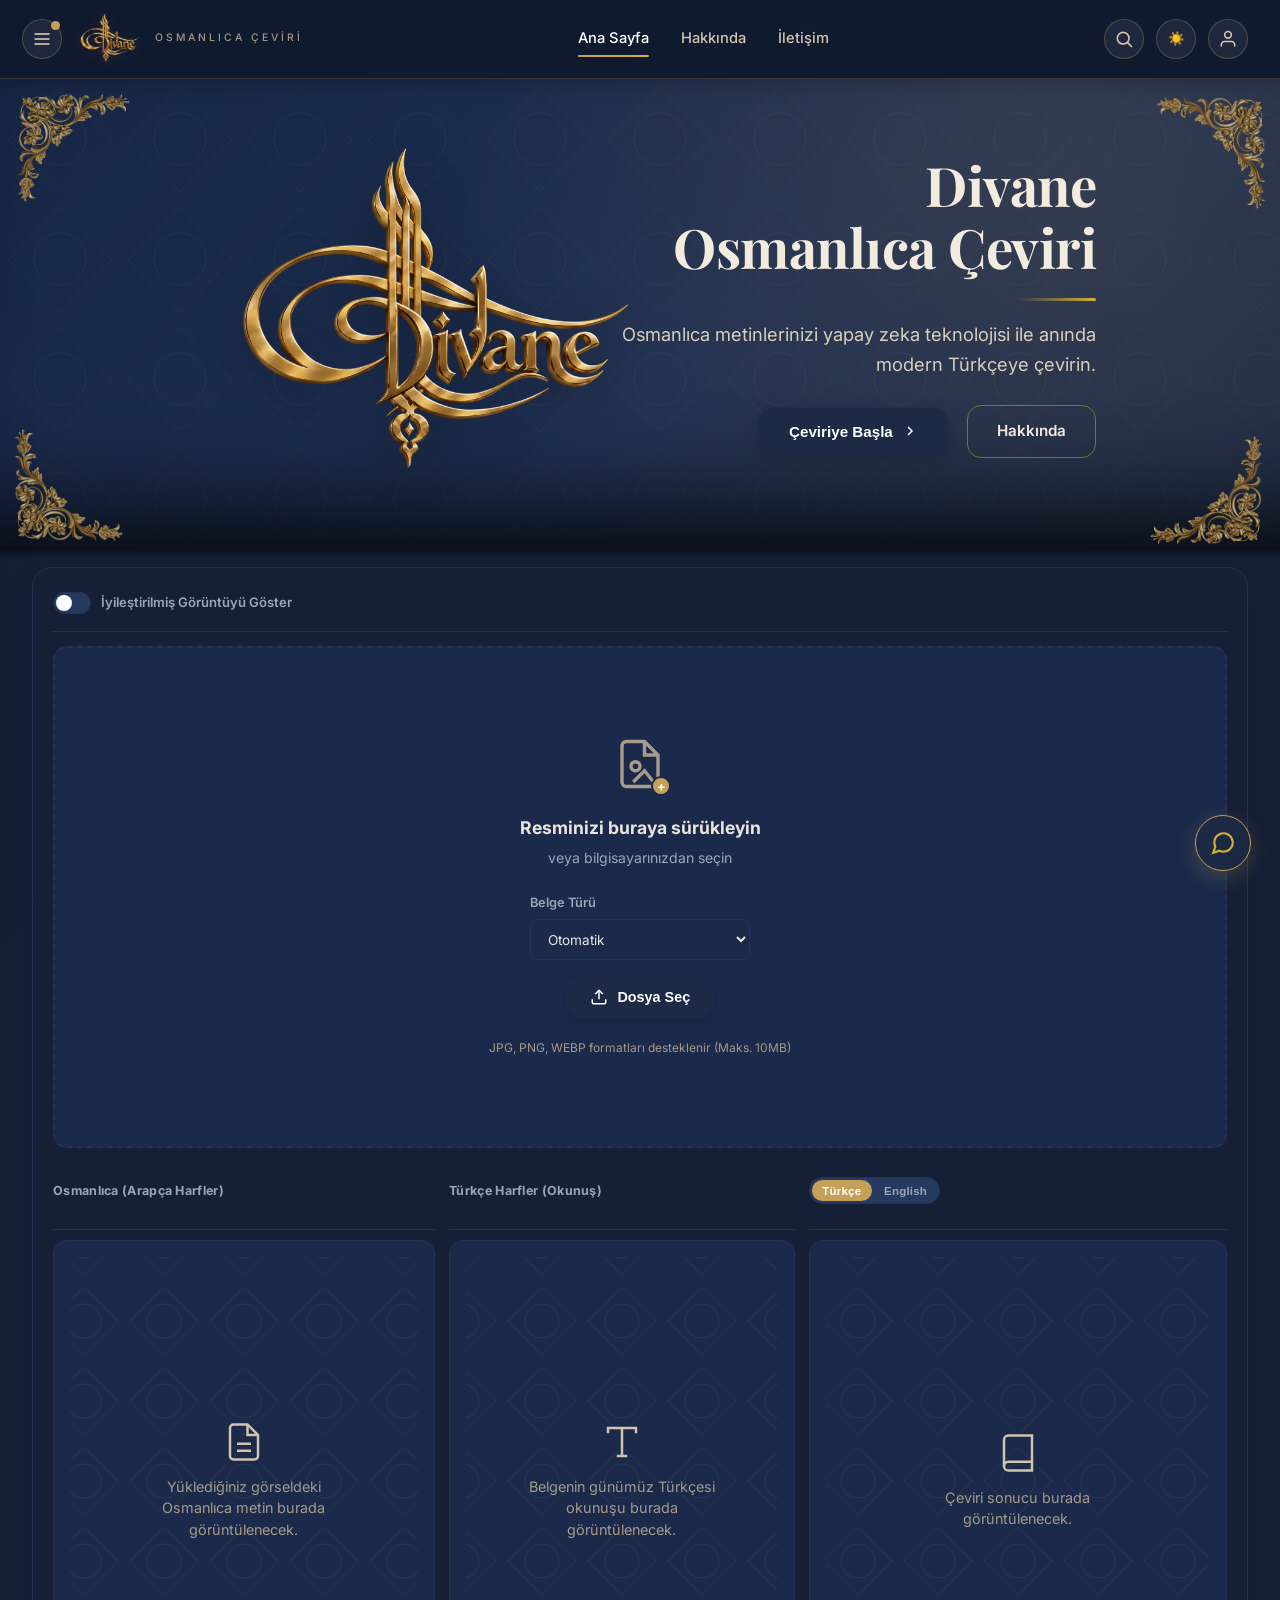
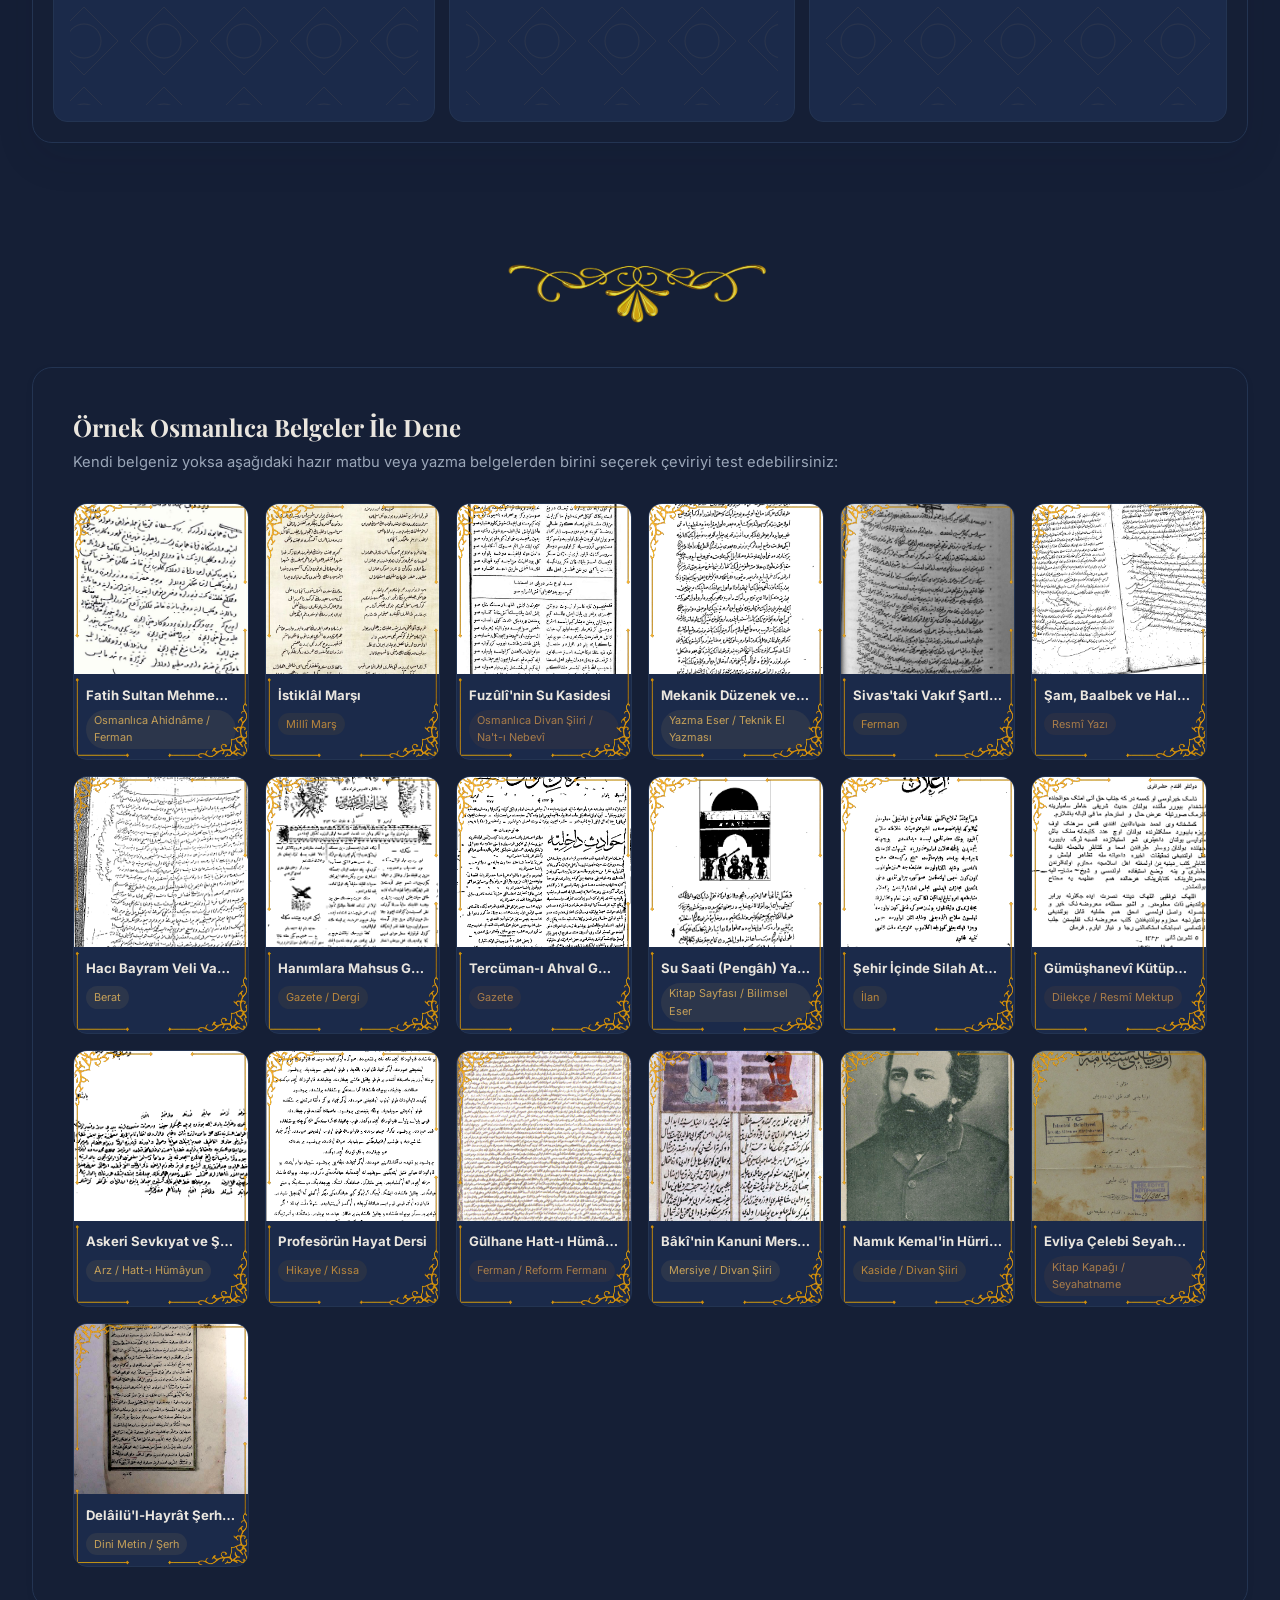
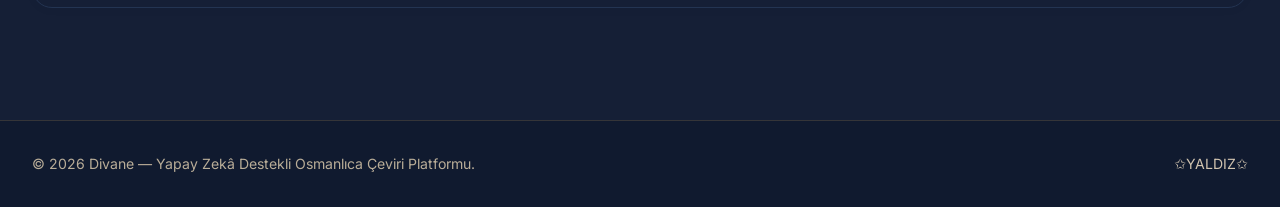
==== commit 19204760: "bazı düzeltmeler ve örenek belge denemsi" ====
--- a/index.html
+++ b/index.html
@@ -15,7 +15,7 @@
     <link rel="stylesheet" href="https://cdnjs.cloudflare.com/ajax/libs/cropperjs/1.6.2/cropper.min.css">
 
     <!-- Custom Stylesheet -->
-    <link rel="stylesheet" href="style.css?v=20260917-3">
+    <link rel="stylesheet" href="style.css?v=20261002-1">
 </head>
 <body class="dark-theme">
     <!-- Header Navigation Bar -->
@@ -319,14 +319,10 @@
                             <button type="button" class="trans-lang-btn output-select-btn active" id="transTabBtn" data-output-tab="trans">Türkçe</button>
                             <button type="button" class="trans-lang-btn output-select-btn" id="enTabBtn" data-output-tab="en">English</button>
                         </div>
-                        <div class="lang-dropdown hidden" id="entityFilterDropdown">
-                            <button class="lang-dropdown-trigger" id="entityFilterTrigger" aria-haspopup="true" aria-expanded="false">
-                                <span>Filtrele</span>
-                                <span class="lang-dropdown-caret">▾</span>
+                        <div class="output-tab-tools box-tools" id="transTools" data-tools-for="trans">
+                            <button class="tool-btn" id="entityFilterTrigger" title="Kategoriye Göre Filtrele" aria-haspopup="true" aria-expanded="false">
+                                <svg width="14" height="14" viewBox="0 0 24 24" fill="none" stroke="currentColor" stroke-width="2" stroke-linecap="round" stroke-linejoin="round"><polygon points="22 3 2 3 10 12.46 10 19 14 21 14 12.46 22 3"></polygon></svg>
                             </button>
-                            <div class="lang-dropdown-menu hidden" id="entityFilterMenu"></div>
-                        </div>
-                        <div class="output-tab-tools box-tools" id="transTools" data-tools-for="trans">
                             <button class="tool-btn" id="copyTransBtn" title="Çeviriyi Kopyala">📋</button>
                             <button class="tool-btn" id="ttsBtn" title="Sesli Oku">🔊</button>
                             <button class="tool-btn" id="transStopTtsBtn" title="Sesi Durdur">⏹</button>
@@ -396,70 +392,7 @@
                         </div>
 
                         <div class="info-content-wrapper hidden" id="infoContentWrapper">
-                            <div class="results-header">
-                                <div class="results-header-left">
-                                    <span class="results-doc-type" id="resultDocType">—</span>
-                                </div>
-                                <div class="confidence-pill" id="resultConfidencePill" title="Modelin çeviri/analiz sonucuna olan güveni">
-                                    <span class="confidence-label">Güven Skoru</span>
-                                    <span class="confidence-value" id="resultConfidenceValue">—</span>
-                                </div>
-                            </div>
-
-                            <!-- Tab / Category Buttons -->
-                            <div class="results-tabs" id="resultsTabs" role="tablist">
-                                <button class="results-tab-btn active" data-tab="overview" role="tab">Genel Bakış</button>
-                                <button class="results-tab-btn" data-tab="content" role="tab">İçerik Analizi</button>
-                                <button class="results-tab-btn" data-tab="notes" role="tab">Notlar</button>
-                            </div>
-
-                            <!-- Tab Panels -->
-                            <div class="results-tab-panels">
-
-                                <!-- Genel Bakış -->
-                                <div class="results-tab-panel active" data-panel="overview">
-                                    <h3 class="panel-heading">Kısa Özet</h3>
-                                    <p class="panel-text" id="resultSummary">—</p>
-
-                                    <h3 class="panel-heading">Belge Bilgileri</h3>
-                                    <div class="info-grid" id="resultDocInfoGrid"></div>
-                                </div>
-
-                                <!-- İçerik Analizi -->
-                                <div class="results-tab-panel" data-panel="content">
-                                    <h3 class="panel-heading">Önemli Bilgiler</h3>
-                                    <ul class="panel-list" id="resultKeyPoints"></ul>
-
-                                    <div class="entity-columns">
-                                        <div class="entity-col">
-                                            <h3 class="panel-heading">👤 Kişiler</h3>
-                                            <div class="entity-chip-list" id="resultPeople"></div>
-                                        </div>
-                                        <div class="entity-col">
-                                            <h3 class="panel-heading">📍 Yerler</h3>
-                                            <div class="entity-chip-list" id="resultPlaces"></div>
-                                        </div>
-                                        <div class="entity-col">
-                                            <h3 class="panel-heading">💡 Kavramlar</h3>
-                                            <div class="entity-chip-list" id="resultConcepts"></div>
-                                        </div>
-                                        <div class="entity-col">
-                                            <h3 class="panel-heading">🖋️ Yazı & Dil</h3>
-                                            <div class="detail-line-list" id="resultScriptDetails"></div>
-                                        </div>
-                                        <div class="entity-col">
-                                            <h3 class="panel-heading">🗓️ Tarih & Bağlam</h3>
-                                            <div class="detail-line-list" id="resultDateDetails"></div>
-                                        </div>
-                                    </div>
-                                </div>
-
-                                <!-- Notlar -->
-                                <div class="results-tab-panel" data-panel="notes">
-                                    <p class="panel-text" id="resultNotes">—</p>
-                                </div>
-
-                            </div>
+                            <div id="infoAnalysisCard"></div>
                         </div>
                     </div>
                 </div>
@@ -739,6 +672,61 @@
                     </div>
                     <img src="assets/ornament-frame.png" alt="" aria-hidden="true" class="sample-card-frame">
                 </div>
+                <div class="sample-card" data-sample="tfh">
+                    <div class="sample-img-container">
+                        <img src="assets/tfh.jpg" alt="Gülhane Hatt-ı Hümâyûnu">
+                        <span class="sample-try-overlay">Bu belgeyi dene</span>
+                    </div>
+                    <div class="sample-details">
+                        <h4>Gülhane Hatt-ı Hümâyûnu</h4>
+                        <span class="sample-tag">Ferman / Reform Fermanı</span>
+                    </div>
+                    <img src="assets/ornament-frame.png" alt="" aria-hidden="true" class="sample-card-frame">
+                </div>
+                <div class="sample-card" data-sample="bkm">
+                    <div class="sample-img-container">
+                        <img src="assets/bkm.jpg" alt="Bâkî'nin Kanuni Mersiyesi">
+                        <span class="sample-try-overlay">Bu belgeyi dene</span>
+                    </div>
+                    <div class="sample-details">
+                        <h4>Bâkî'nin Kanuni Mersiyesi</h4>
+                        <span class="sample-tag">Mersiye / Divan Şiiri</span>
+                    </div>
+                    <img src="assets/ornament-frame.png" alt="" aria-hidden="true" class="sample-card-frame">
+                </div>
+                <div class="sample-card" data-sample="nkh">
+                    <div class="sample-img-container">
+                        <img src="assets/nkh.jpg" alt="Namık Kemal'in Hürriyet Kasidesi">
+                        <span class="sample-try-overlay">Bu belgeyi dene</span>
+                    </div>
+                    <div class="sample-details">
+                        <h4>Namık Kemal'in Hürriyet Kasidesi</h4>
+                        <span class="sample-tag">Kaside / Divan Şiiri</span>
+                    </div>
+                    <img src="assets/ornament-frame.png" alt="" aria-hidden="true" class="sample-card-frame">
+                </div>
+                <div class="sample-card" data-sample="ecs">
+                    <div class="sample-img-container">
+                        <img src="assets/ecs.jpg" alt="Evliya Çelebi Seyahatnâmesi">
+                        <span class="sample-try-overlay">Bu belgeyi dene</span>
+                    </div>
+                    <div class="sample-details">
+                        <h4>Evliya Çelebi Seyahatnâmesi</h4>
+                        <span class="sample-tag">Kitap Kapağı / Seyahatname</span>
+                    </div>
+                    <img src="assets/ornament-frame.png" alt="" aria-hidden="true" class="sample-card-frame">
+                </div>
+                <div class="sample-card" data-sample="svs">
+                    <div class="sample-img-container">
+                        <img src="assets/svs.jpg" alt="Delâilü'l-Hayrât Şerhi — Salavat Tefsiri">
+                        <span class="sample-try-overlay">Bu belgeyi dene</span>
+                    </div>
+                    <div class="sample-details">
+                        <h4>Delâilü'l-Hayrât Şerhi — Salavat Tefsiri</h4>
+                        <span class="sample-tag">Dini Metin / Şerh</span>
+                    </div>
+                    <img src="assets/ornament-frame.png" alt="" aria-hidden="true" class="sample-card-frame">
+                </div>
             </div>
         </section>
 
@@ -967,11 +955,18 @@
         </div>
     </div>
 
+    <!-- "Kategoriye Göre Filtrele" menüsü, body'nin doğrudan altında —
+         herhangi bir sütunun overflow:hidden/sabit yükseklikli başlığının
+         İÇİNDE olmadığı için hiçbir ebeveynin taşma kesmesine takılmaz; açık
+         olduğunda app.js tetikleyici butonun konumuna göre position:fixed
+         ile konumlandırır (bkz. renderEntityFilterMenu/toggleEntityFilterMenu). -->
+    <div class="entity-filter-menu-portal hidden" id="entityFilterMenu"></div>
+
     <!-- Cropper.js (görsel kırpma arayüzü için) -->
     <script src="https://cdnjs.cloudflare.com/ajax/libs/cropperjs/1.6.2/cropper.min.js"></script>
 
     <!-- Custom JavaScript -->
-   <script src="app.js?v=20260917-1"></script>
+   <script src="app.js?v=20261003-1"></script>
 
 </body>
 </html>
--- a/style.css
+++ b/style.css
@@ -1821,12 +1821,30 @@
     background: var(--color-gold-light);
 }
 
-/* "Filtrele ▾" dropdown'ının içeriği (bkz. renderEntityFilterMenu()
-   app.js'te) — #entityFilterMenu'nün kendisi zaten .lang-dropdown-menu
-   class'ını taşıyor (scriptDropdown/langDropdown menüleriyle birebir aynı
-   konumlandırma/kart görünümü: position:absolute; top:100%; vb.), burada
-   sadece İÇİNDEKİ kategori butonlarının/"Tümünü Göster" butonunun kendine
-   özgü stilleri var. */
+/* "Kategoriye Göre Filtrele" menüsü artık <body>'nin doğrudan altında bir
+   "portal" olarak duruyor (bkz. index.html) — herhangi bir sütunun
+   overflow:hidden/sabit yükseklikli .col-header'ı İÇİNDE değil, bu yüzden
+   position:absolute yerine position:fixed kullanıp konumunu app.js'teki
+   toggleEntityFilterMenu() tetikleyici butonun ekrandaki konumuna göre
+   hesaplıyor. Önceki tasarımda menü .col-header'ın İÇİNDE olduğundan,
+   o kutunun overflow:hidden kuralı menüyü (açıldığında başlığın sınırlarının
+   dışına taştığı için) bazı tarayıcı/ekran kombinasyonlarında tamamen
+   görünmez kılıyordu — bu, Windows'ta hiç görünmeme şikayetinin sebebiydi. */
+.entity-filter-menu-portal {
+    position: fixed;
+    z-index: 2000;
+    display: flex;
+    flex-direction: column;
+    min-width: 200px;
+    max-width: 260px;
+    background: var(--bg-card);
+    border: 1px solid var(--color-border);
+    border-radius: var(--radius-sm);
+    box-shadow: var(--shadow-lg);
+    padding: 0.4rem;
+    gap: 0.1rem;
+}
+
 .entity-filter-empty {
     color: var(--color-text-muted);
     padding: 0.3rem 0.5rem;
@@ -2334,6 +2352,102 @@
     }
 }
 
+/* Belge analizi kartı — documents.html'deki belge detay kartıyla aynı
+   3 sütunlu düzen (bkz. .doc-analysis-* burada da index.html'in
+   "Bilgi (Belge Analizi)" paneli için kullanılıyor). */
+.doc-analysis-header {
+    display: flex;
+    align-items: center;
+    justify-content: flex-end;
+    gap: 0.6rem;
+    flex-wrap: wrap;
+    margin-bottom: 1.2rem;
+}
+.doc-analysis-grid {
+    display: grid;
+    grid-template-columns: repeat(3, 1fr);
+    gap: 1.5rem;
+}
+@media (max-width: 900px) {
+    .doc-analysis-grid { grid-template-columns: 1fr; }
+}
+.doc-analysis-full-row {
+    margin-top: 1.1rem;
+}
+.doc-analysis-col h4 {
+    font-size: 0.8rem;
+    text-transform: uppercase;
+    letter-spacing: 0.03em;
+    color: var(--color-text-muted);
+    margin: 1.1rem 0 0.5rem 0;
+}
+.doc-analysis-col h4:first-child { margin-top: 0; }
+.doc-analysis-col p {
+    font-size: 0.88rem;
+    line-height: 1.6;
+}
+.doc-analysis-mini-grid {
+    display: grid;
+    grid-template-columns: 1fr 1fr;
+    gap: 0.6rem;
+}
+.doc-analysis-mini-box {
+    background: var(--bg-input);
+    border: 1px solid var(--color-border);
+    border-radius: var(--radius-sm);
+    padding: 0.6rem 0.8rem;
+}
+.doc-analysis-mini-box.full { grid-column: 1 / -1; }
+.doc-analysis-mini-label {
+    font-size: 0.72rem;
+    color: var(--color-text-muted);
+    margin-bottom: 0.2rem;
+}
+.doc-analysis-mini-value { font-size: 0.85rem; font-weight: 600; }
+.doc-analysis-col ul {
+    margin: 0;
+    padding-left: 1.1rem;
+    font-size: 0.85rem;
+    line-height: 1.7;
+}
+.doc-analysis-notes {
+    display: flex;
+    align-items: flex-start;
+    gap: 0.6rem;
+    background: var(--bg-input);
+    border: 1px solid var(--color-border);
+    border-radius: var(--radius-sm);
+    padding: 0.8rem 1rem;
+    margin-top: 1.3rem;
+    font-size: 0.85rem;
+    color: var(--color-text-muted);
+}
+.doc-detail-confidence-badge {
+    background: rgba(76, 175, 80, 0.15);
+    color: #4CAF50;
+    font-size: 0.78rem;
+    font-weight: 700;
+    padding: 0.35rem 0.8rem;
+    border-radius: 999px;
+    white-space: nowrap;
+}
+.doc-detail-tag-list {
+    display: flex;
+    flex-wrap: wrap;
+    gap: 0.5rem;
+}
+.doc-detail-tag {
+    background: var(--bg-input);
+    border: 1px solid var(--color-border);
+    border-radius: 999px;
+    padding: 0.3rem 0.8rem;
+    font-size: 0.82rem;
+}
+.doc-detail-empty {
+    color: var(--color-text-muted);
+    font-size: 0.88rem;
+}
+
 /* Sample Manuscripts Section */
 /* Sayfa boyunca alt alta gelen büyük bölümler arasında (workbench →
    örnek belgeler gibi) düz bir çizgi yerine kullanıcının sağladığı altın
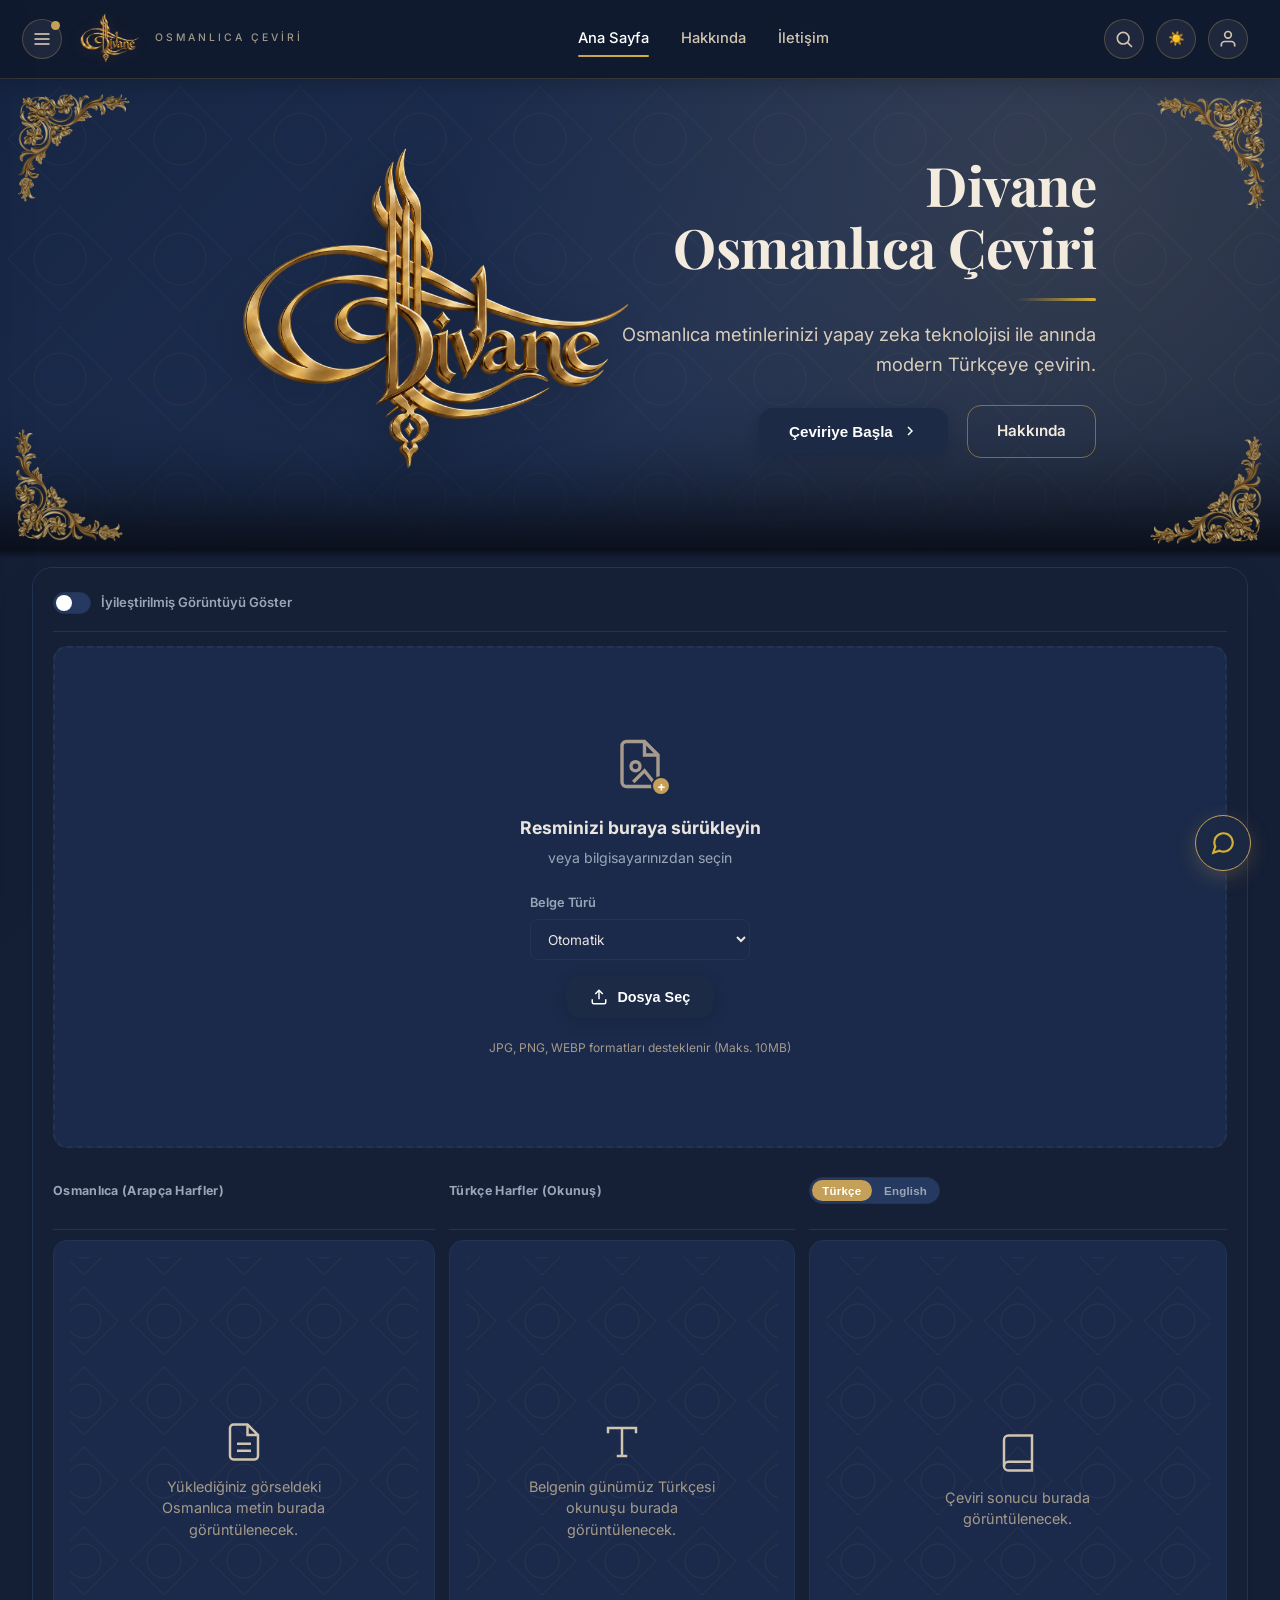
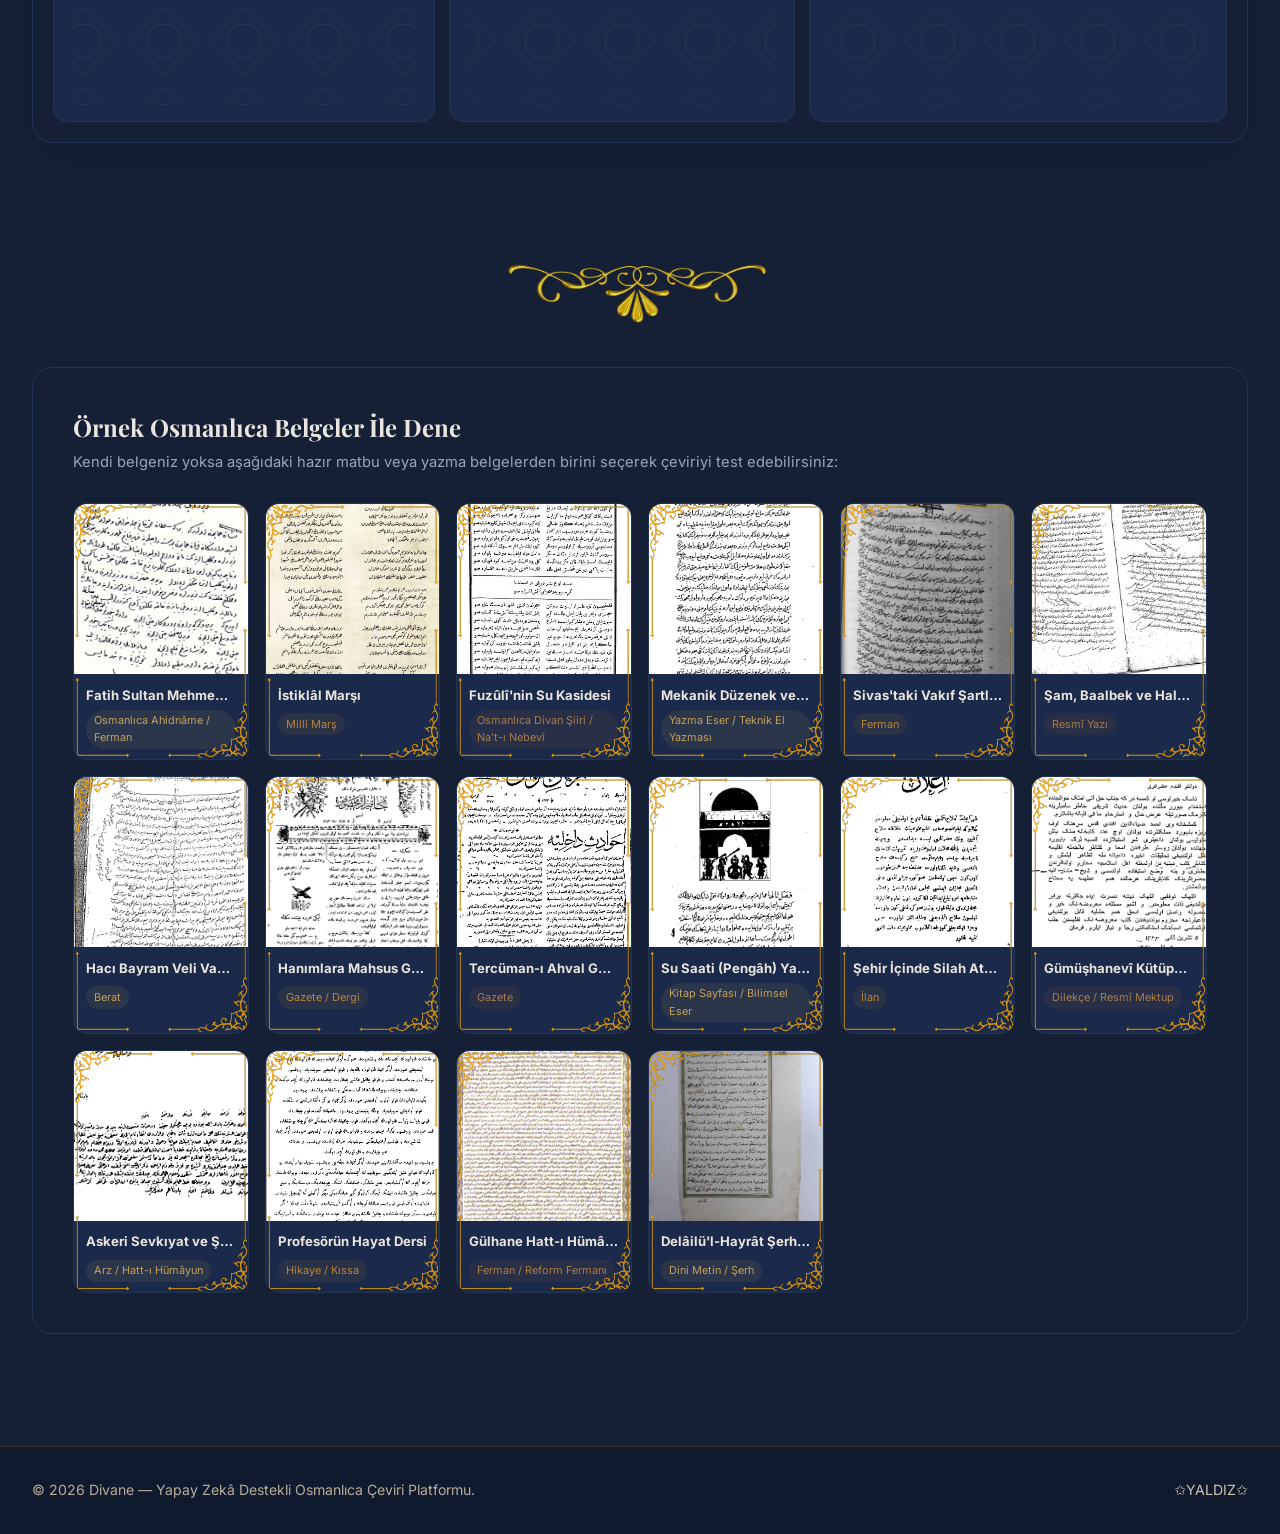
==== commit d1ef8473: "dosyalar vs" ====
--- a/index.html
+++ b/index.html
@@ -683,39 +683,6 @@
                     </div>
                     <img src="assets/ornament-frame.png" alt="" aria-hidden="true" class="sample-card-frame">
                 </div>
-                <div class="sample-card" data-sample="bkm">
-                    <div class="sample-img-container">
-                        <img src="assets/bkm.jpg" alt="Bâkî'nin Kanuni Mersiyesi">
-                        <span class="sample-try-overlay">Bu belgeyi dene</span>
-                    </div>
-                    <div class="sample-details">
-                        <h4>Bâkî'nin Kanuni Mersiyesi</h4>
-                        <span class="sample-tag">Mersiye / Divan Şiiri</span>
-                    </div>
-                    <img src="assets/ornament-frame.png" alt="" aria-hidden="true" class="sample-card-frame">
-                </div>
-                <div class="sample-card" data-sample="nkh">
-                    <div class="sample-img-container">
-                        <img src="assets/nkh.jpg" alt="Namık Kemal'in Hürriyet Kasidesi">
-                        <span class="sample-try-overlay">Bu belgeyi dene</span>
-                    </div>
-                    <div class="sample-details">
-                        <h4>Namık Kemal'in Hürriyet Kasidesi</h4>
-                        <span class="sample-tag">Kaside / Divan Şiiri</span>
-                    </div>
-                    <img src="assets/ornament-frame.png" alt="" aria-hidden="true" class="sample-card-frame">
-                </div>
-                <div class="sample-card" data-sample="ecs">
-                    <div class="sample-img-container">
-                        <img src="assets/ecs.jpg" alt="Evliya Çelebi Seyahatnâmesi">
-                        <span class="sample-try-overlay">Bu belgeyi dene</span>
-                    </div>
-                    <div class="sample-details">
-                        <h4>Evliya Çelebi Seyahatnâmesi</h4>
-                        <span class="sample-tag">Kitap Kapağı / Seyahatname</span>
-                    </div>
-                    <img src="assets/ornament-frame.png" alt="" aria-hidden="true" class="sample-card-frame">
-                </div>
                 <div class="sample-card" data-sample="svs">
                     <div class="sample-img-container">
                         <img src="assets/svs.jpg" alt="Delâilü'l-Hayrât Şerhi — Salavat Tefsiri">
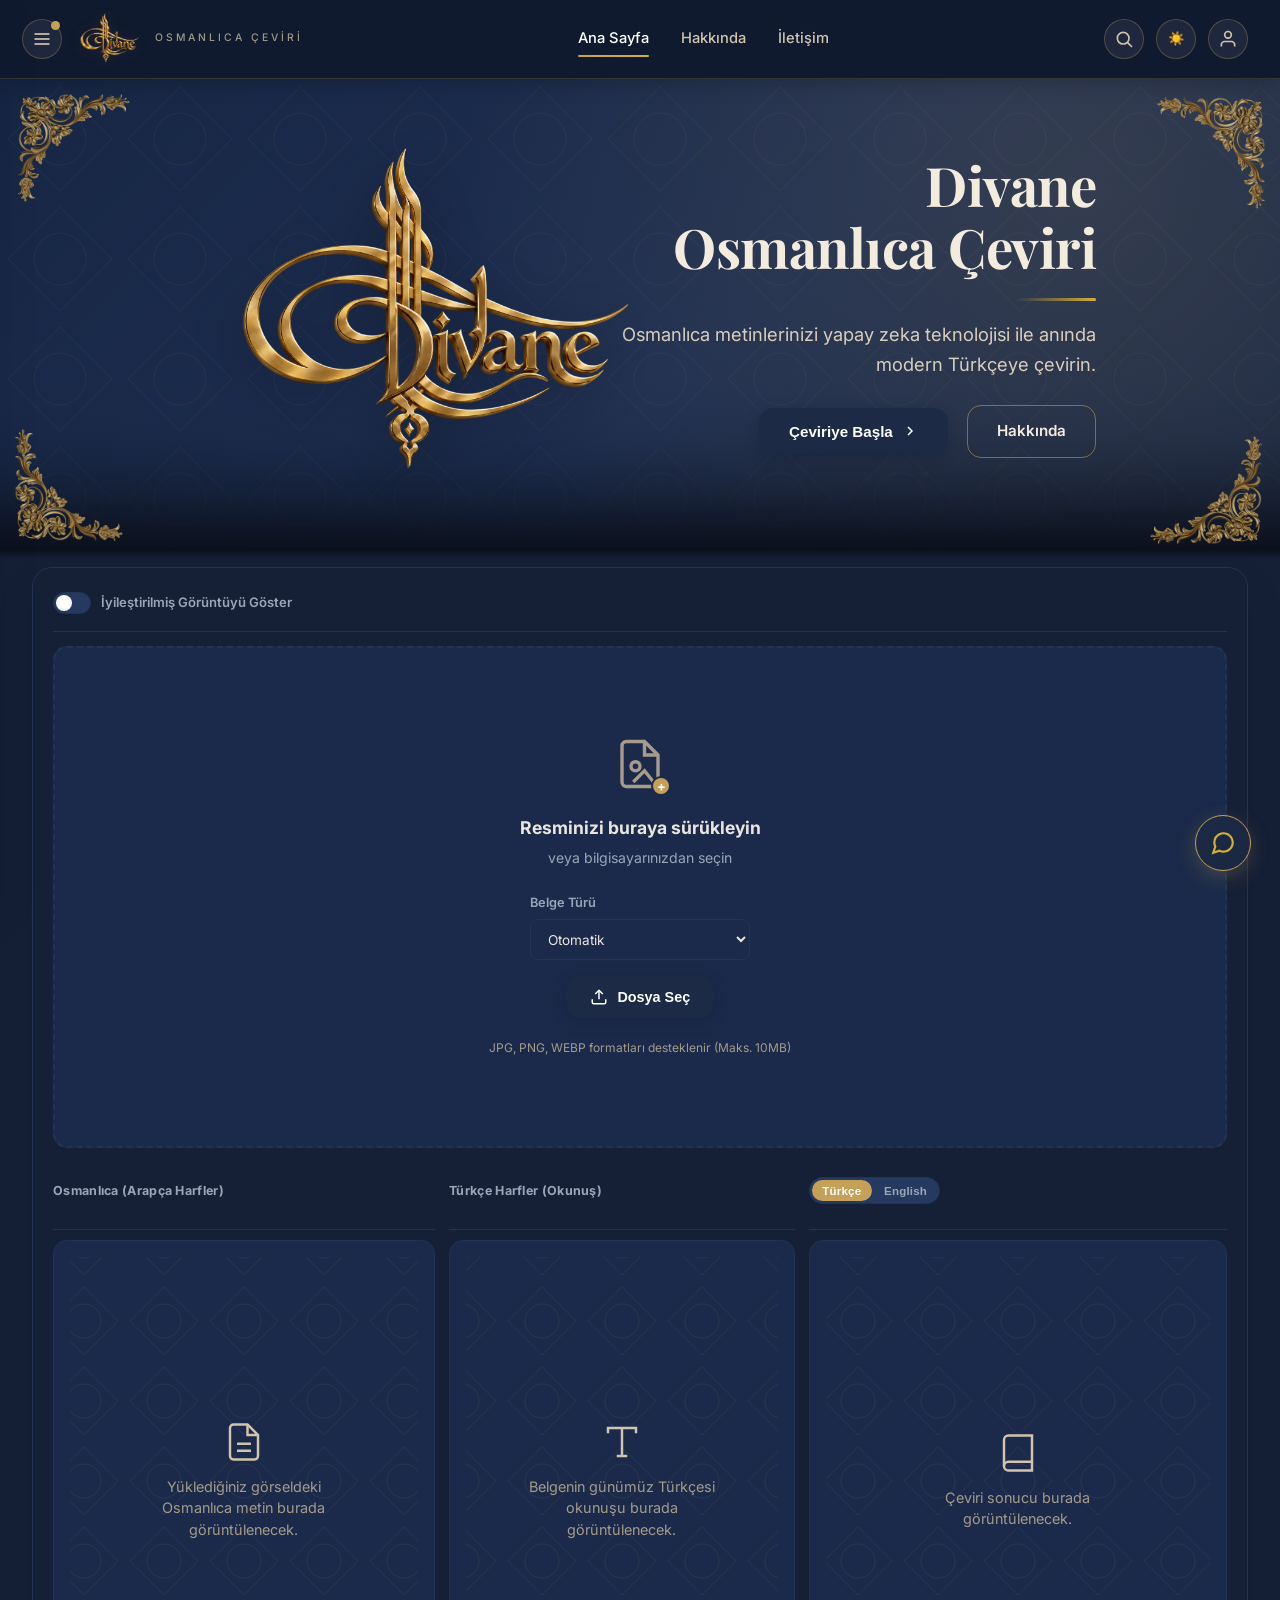
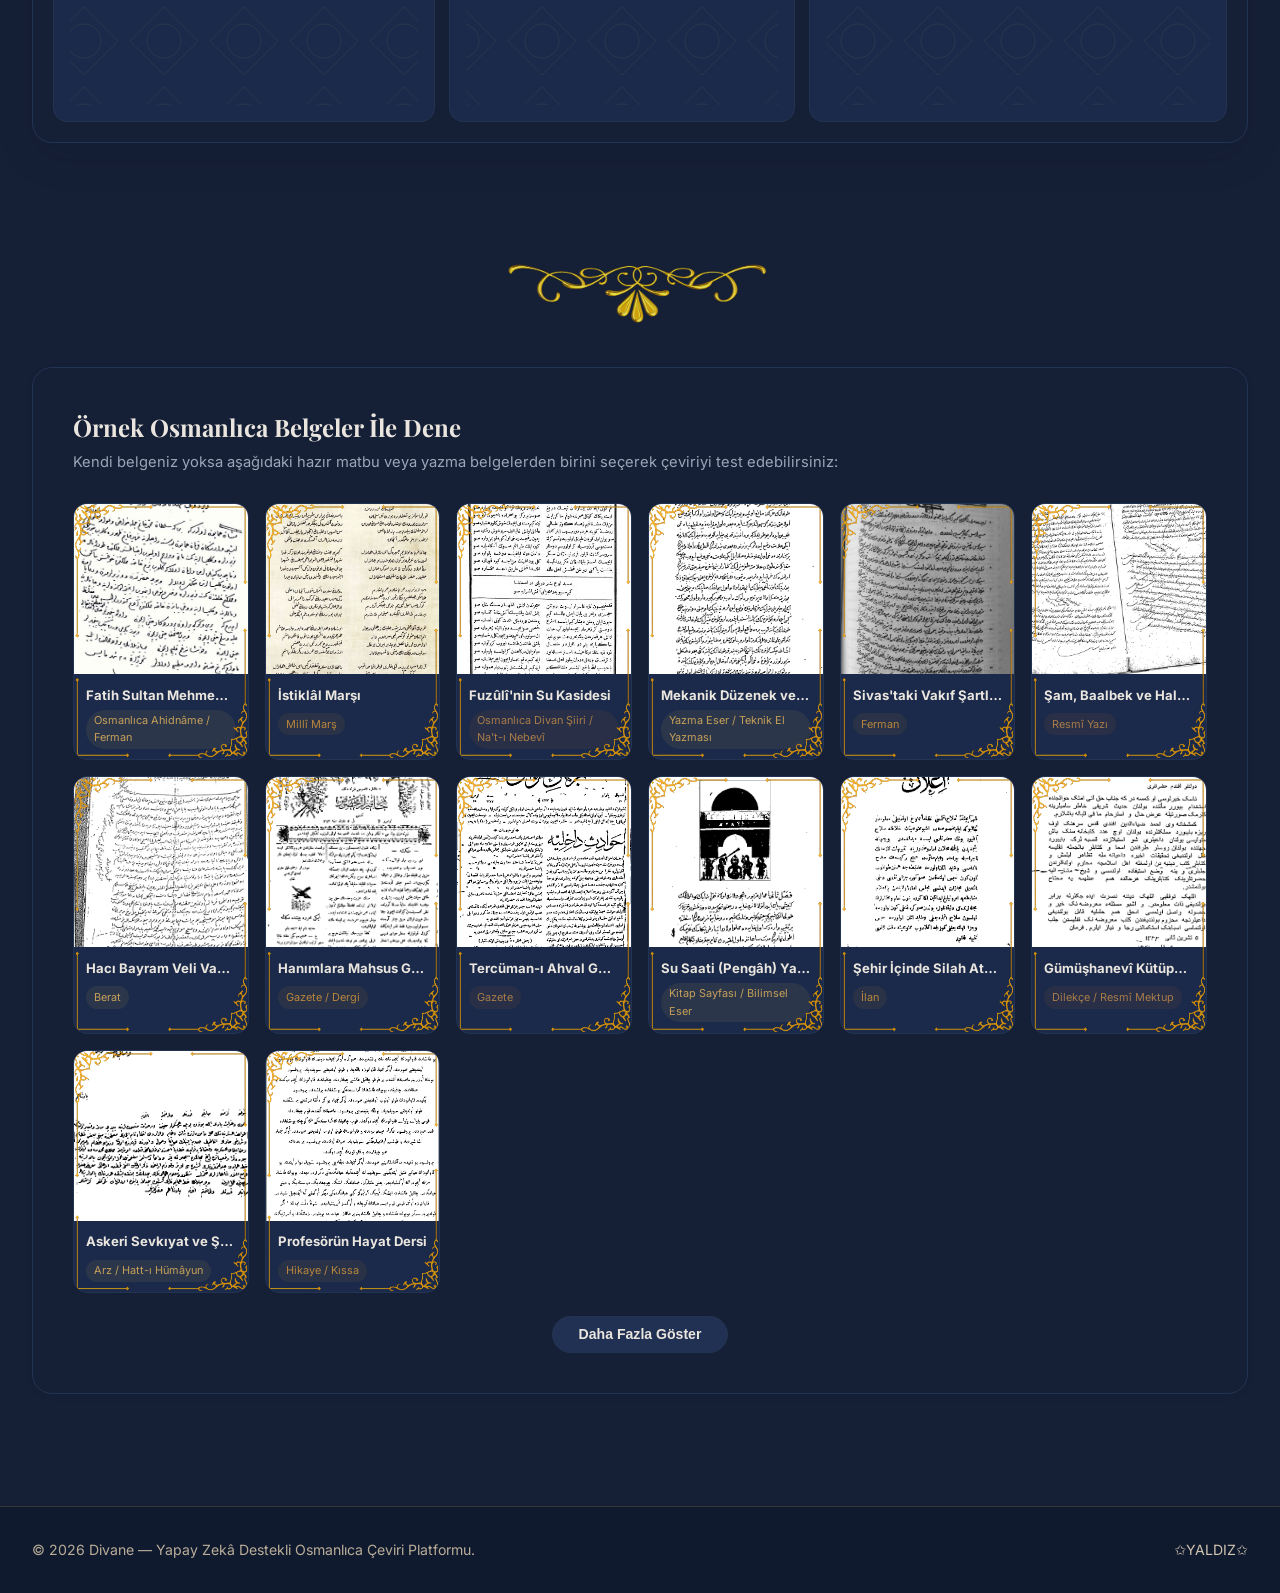
==== commit de7b531a: "yeni dosyalar" ====
--- a/index.html
+++ b/index.html
@@ -15,7 +15,7 @@
     <link rel="stylesheet" href="https://cdnjs.cloudflare.com/ajax/libs/cropperjs/1.6.2/cropper.min.css">
 
     <!-- Custom Stylesheet -->
-    <link rel="stylesheet" href="style.css?v=20261002-1">
+    <link rel="stylesheet" href="style.css?v=20261003-1">
 </head>
 <body class="dark-theme">
     <!-- Header Navigation Bar -->
@@ -694,7 +694,63 @@
                     </div>
                     <img src="assets/ornament-frame.png" alt="" aria-hidden="true" class="sample-card-frame">
                 </div>
-            </div>
+                <div class="sample-card" data-sample="rzk">
+                    <div class="sample-img-container">
+                        <img src="assets/rzk.jpg" alt="Gülzâr-ı Sûfiyye'den Rızık ve Tevekkül Manzumesi">
+                        <span class="sample-try-overlay">Bu belgeyi dene</span>
+                    </div>
+                    <div class="sample-details">
+                        <h4>Gülzâr-ı Sûfiyye'den Rızık ve Tevekkül Manzumesi</h4>
+                        <span class="sample-tag">Şiir / Manzume</span>
+                    </div>
+                    <img src="assets/ornament-frame.png" alt="" aria-hidden="true" class="sample-card-frame">
+                </div>
+                <div class="sample-card" data-sample="srg">
+                    <div class="sample-img-container">
+                        <img src="assets/srg.jpg" alt="Sergüzeşt — Açılış Sahnesi">
+                        <span class="sample-try-overlay">Bu belgeyi dene</span>
+                    </div>
+                    <div class="sample-details">
+                        <h4>Sergüzeşt — Açılış Sahnesi</h4>
+                        <span class="sample-tag">Roman</span>
+                    </div>
+                    <img src="assets/ornament-frame.png" alt="" aria-hidden="true" class="sample-card-frame">
+                </div>
+                <div class="sample-card" data-sample="sbm">
+                    <div class="sample-img-container">
+                        <img src="assets/sbm.jpg" alt="Şehzade Bayezid'in Kanuni Sultan Süleyman'a Şiiri">
+                        <span class="sample-try-overlay">Bu belgeyi dene</span>
+                    </div>
+                    <div class="sample-details">
+                        <h4>Şehzade Bayezid'in Kanuni'ye Şiiri</h4>
+                        <span class="sample-tag">Dergi Sayfası / Tarihî Manzume</span>
+                    </div>
+                    <img src="assets/ornament-frame.png" alt="" aria-hidden="true" class="sample-card-frame">
+                </div>
+                <div class="sample-card" data-sample="klm">
+                    <div class="sample-img-container">
+                        <img src="assets/klm.jpg" alt="Söğüt Kadısı İmamet İlâmı">
+                        <span class="sample-try-overlay">Bu belgeyi dene</span>
+                    </div>
+                    <div class="sample-details">
+                        <h4>Söğüt Kadısı İmamet İlâmı</h4>
+                        <span class="sample-tag">Kadı İlâmı (Arz)</span>
+                    </div>
+                    <img src="assets/ornament-frame.png" alt="" aria-hidden="true" class="sample-card-frame">
+                </div>
+                <div class="sample-card" data-sample="smt">
+                    <div class="sample-img-container">
+                        <img src="assets/smt.jpg" alt="Mâbeyn-i Hümâyûn Sinematograf Arzı">
+                        <span class="sample-try-overlay">Bu belgeyi dene</span>
+                    </div>
+                    <div class="sample-details">
+                        <h4>Mâbeyn-i Hümâyûn Sinematograf Arzı</h4>
+                        <span class="sample-tag">Arz Tezkiresi</span>
+                    </div>
+                    <img src="assets/ornament-frame.png" alt="" aria-hidden="true" class="sample-card-frame">
+                </div>
+            </div>
+            <button type="button" class="samples-more-btn hidden" id="samplesMoreBtn">Daha Fazla Göster</button>
         </section>
 
     </main>
@@ -933,7 +989,7 @@
     <script src="https://cdnjs.cloudflare.com/ajax/libs/cropperjs/1.6.2/cropper.min.js"></script>
 
     <!-- Custom JavaScript -->
-   <script src="app.js?v=20261003-1"></script>
+   <script src="app.js?v=20261003-6"></script>
 
 </body>
 </html>
--- a/style.css
+++ b/style.css
@@ -2493,6 +2493,28 @@
     gap: 1rem;
 }
 
+/* İlk 14 örnekten sonrasını gizleyip "Daha Fazla Göster" ile açar (bkz.
+   app.js'teki samplesMoreBtn kablolaması) — örnek sayısı arttıkça ana
+   sayfanın altı aşırı uzamasın diye. */
+.samples-more-btn {
+    display: block;
+    margin: 1.4rem auto 0;
+    background: var(--bg-card-subtle);
+    border: 1px solid var(--color-border);
+    border-radius: var(--radius-full);
+    padding: 0.6rem 1.6rem;
+    font-size: 0.88rem;
+    font-weight: 600;
+    color: var(--color-text-main);
+    cursor: pointer;
+    transition: all var(--transition-fast);
+}
+
+.samples-more-btn:hover {
+    border-color: var(--color-gold);
+    color: var(--color-gold);
+}
+
 .sample-card {
     background: var(--bg-card);
     border: 1px solid var(--color-border);
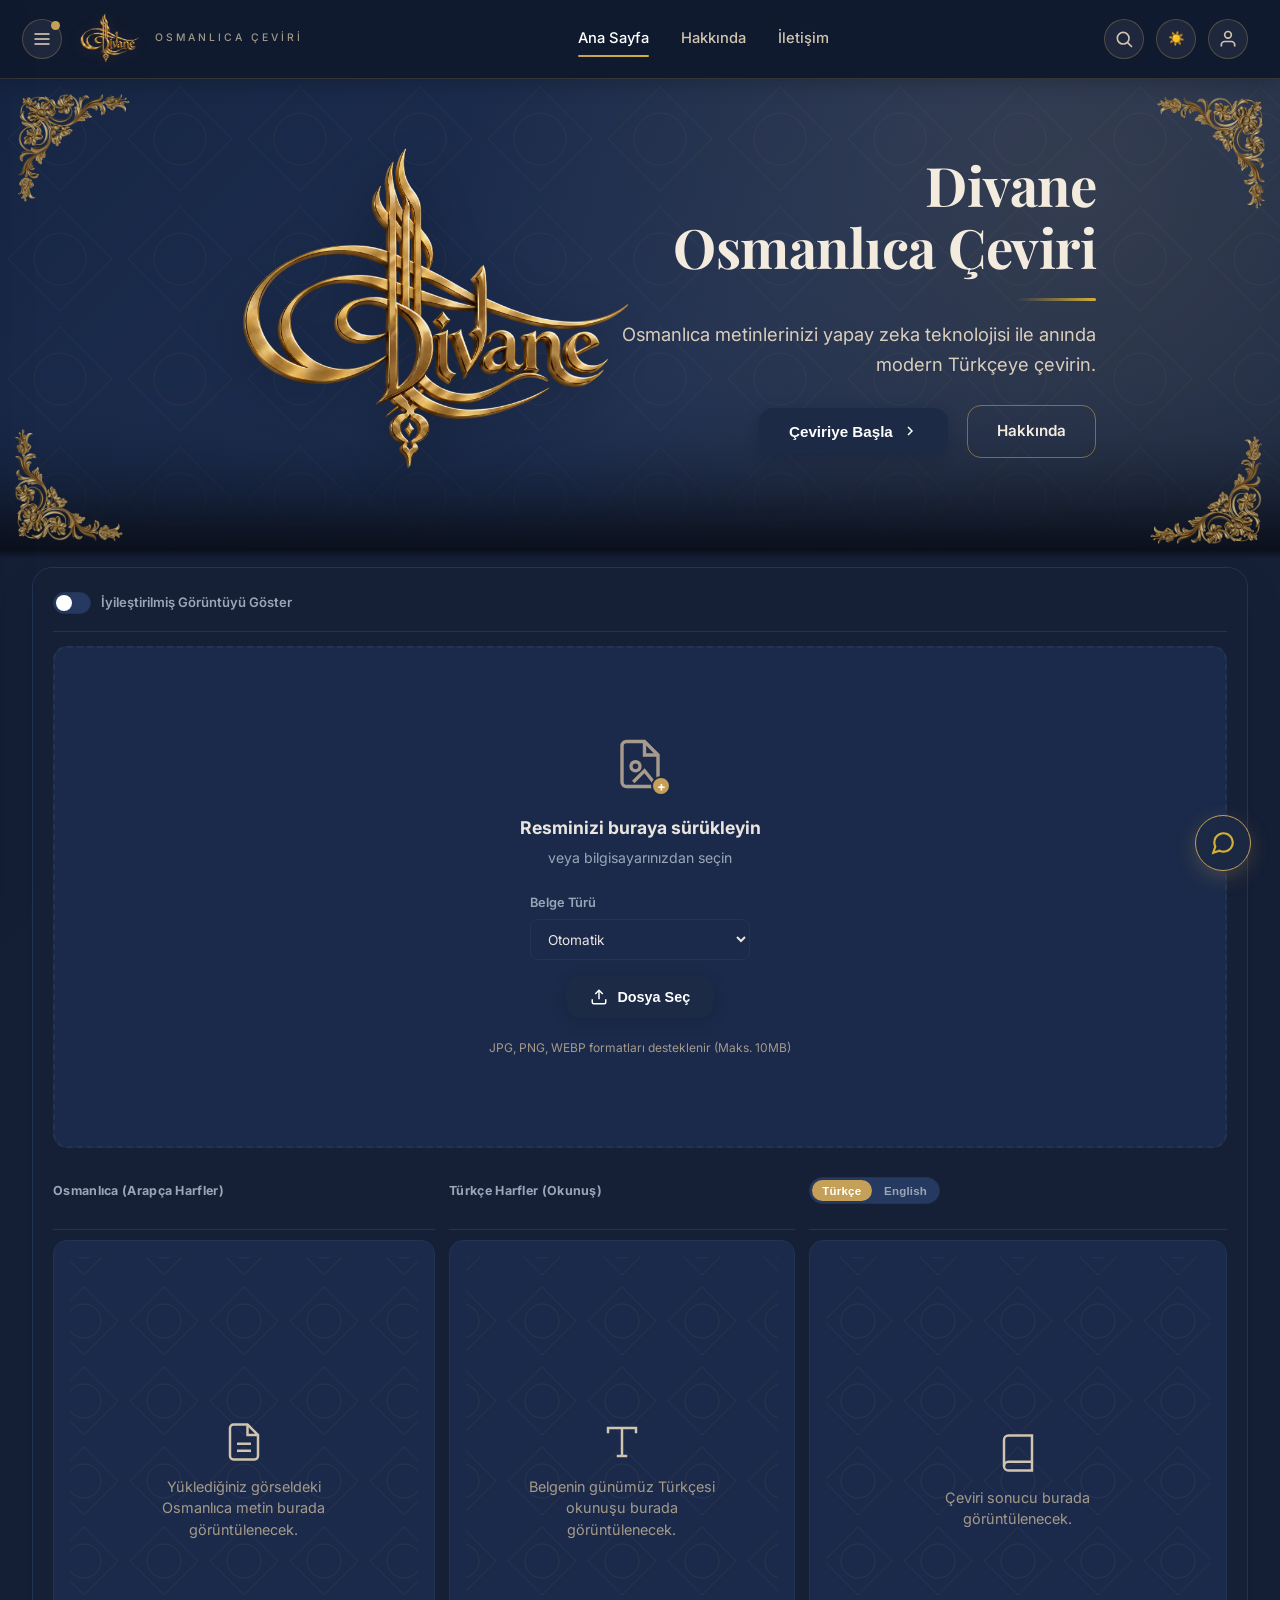
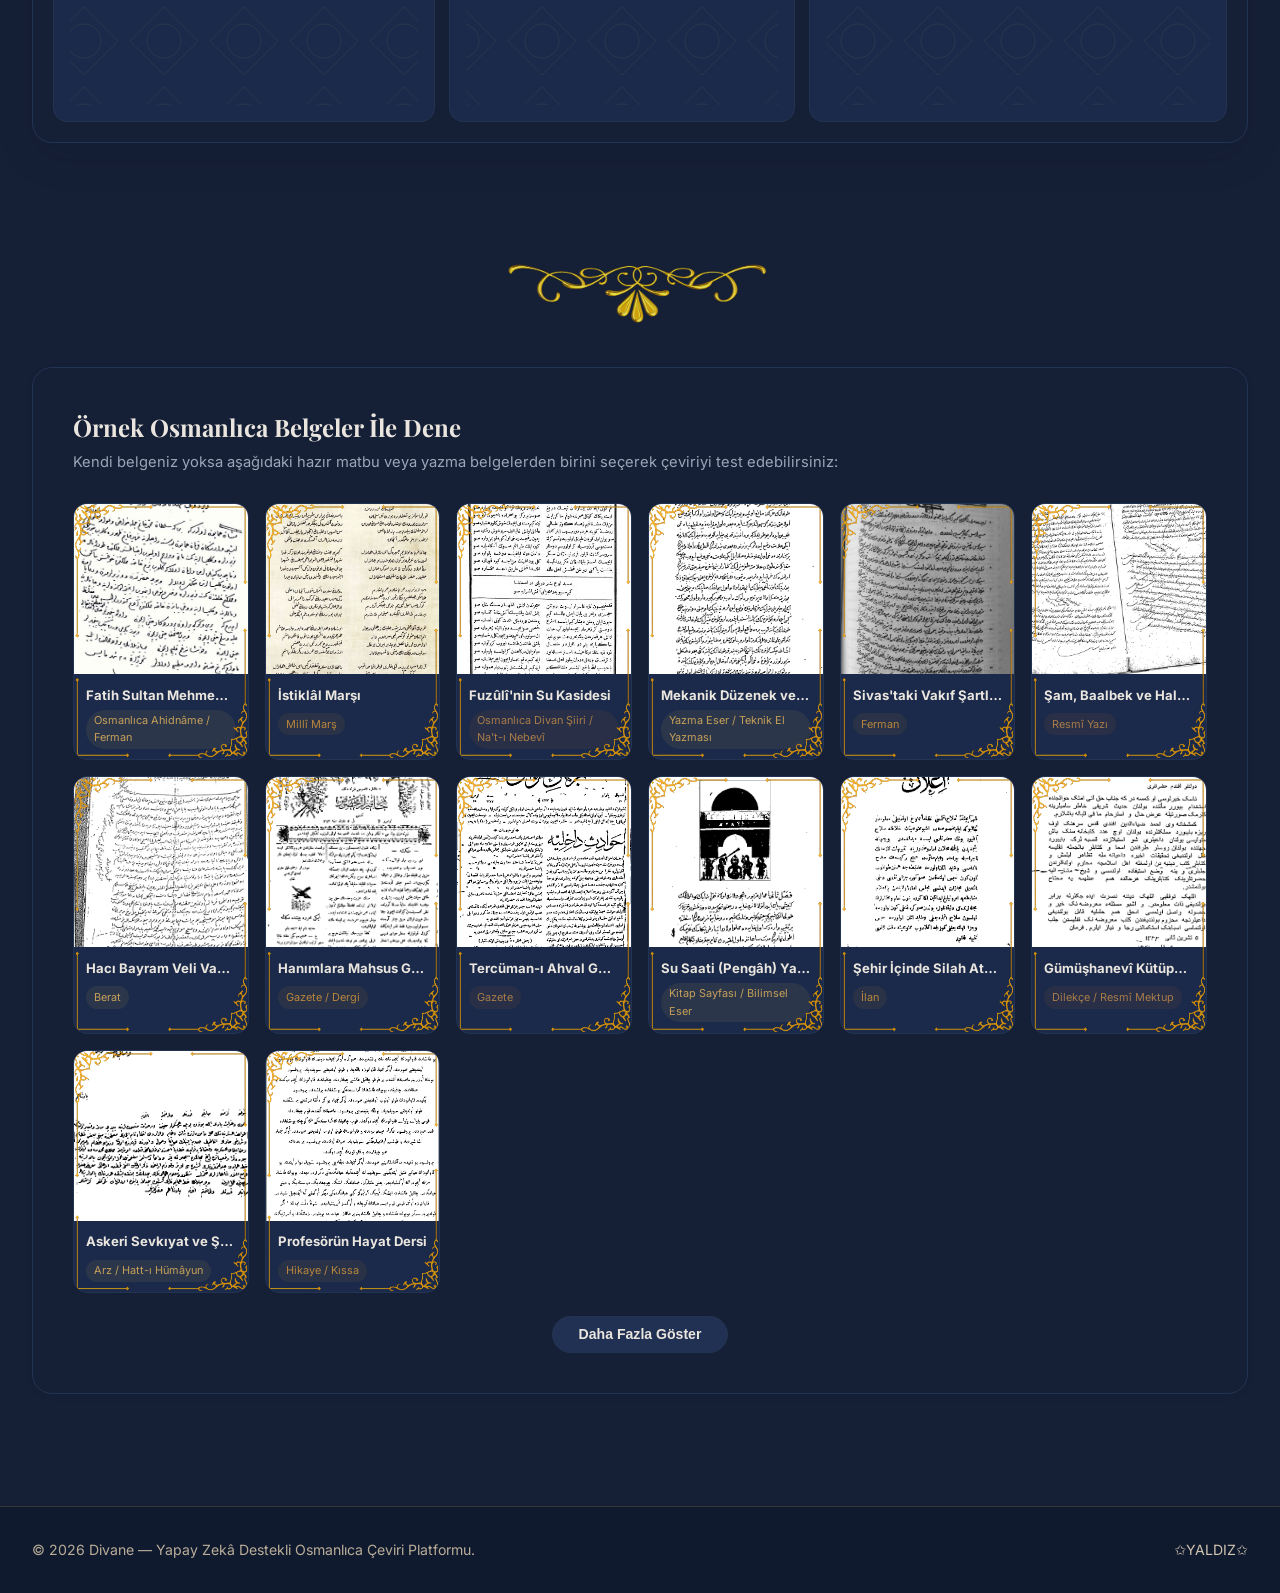
==== commit b8845ed2: "sözlük harita notlar" ====
--- a/index.html
+++ b/index.html
@@ -989,7 +989,7 @@
     <script src="https://cdnjs.cloudflare.com/ajax/libs/cropperjs/1.6.2/cropper.min.js"></script>
 
     <!-- Custom JavaScript -->
-   <script src="app.js?v=20261003-6"></script>
+   <script src="app.js?v=20261004-2"></script>
 
 </body>
 </html>
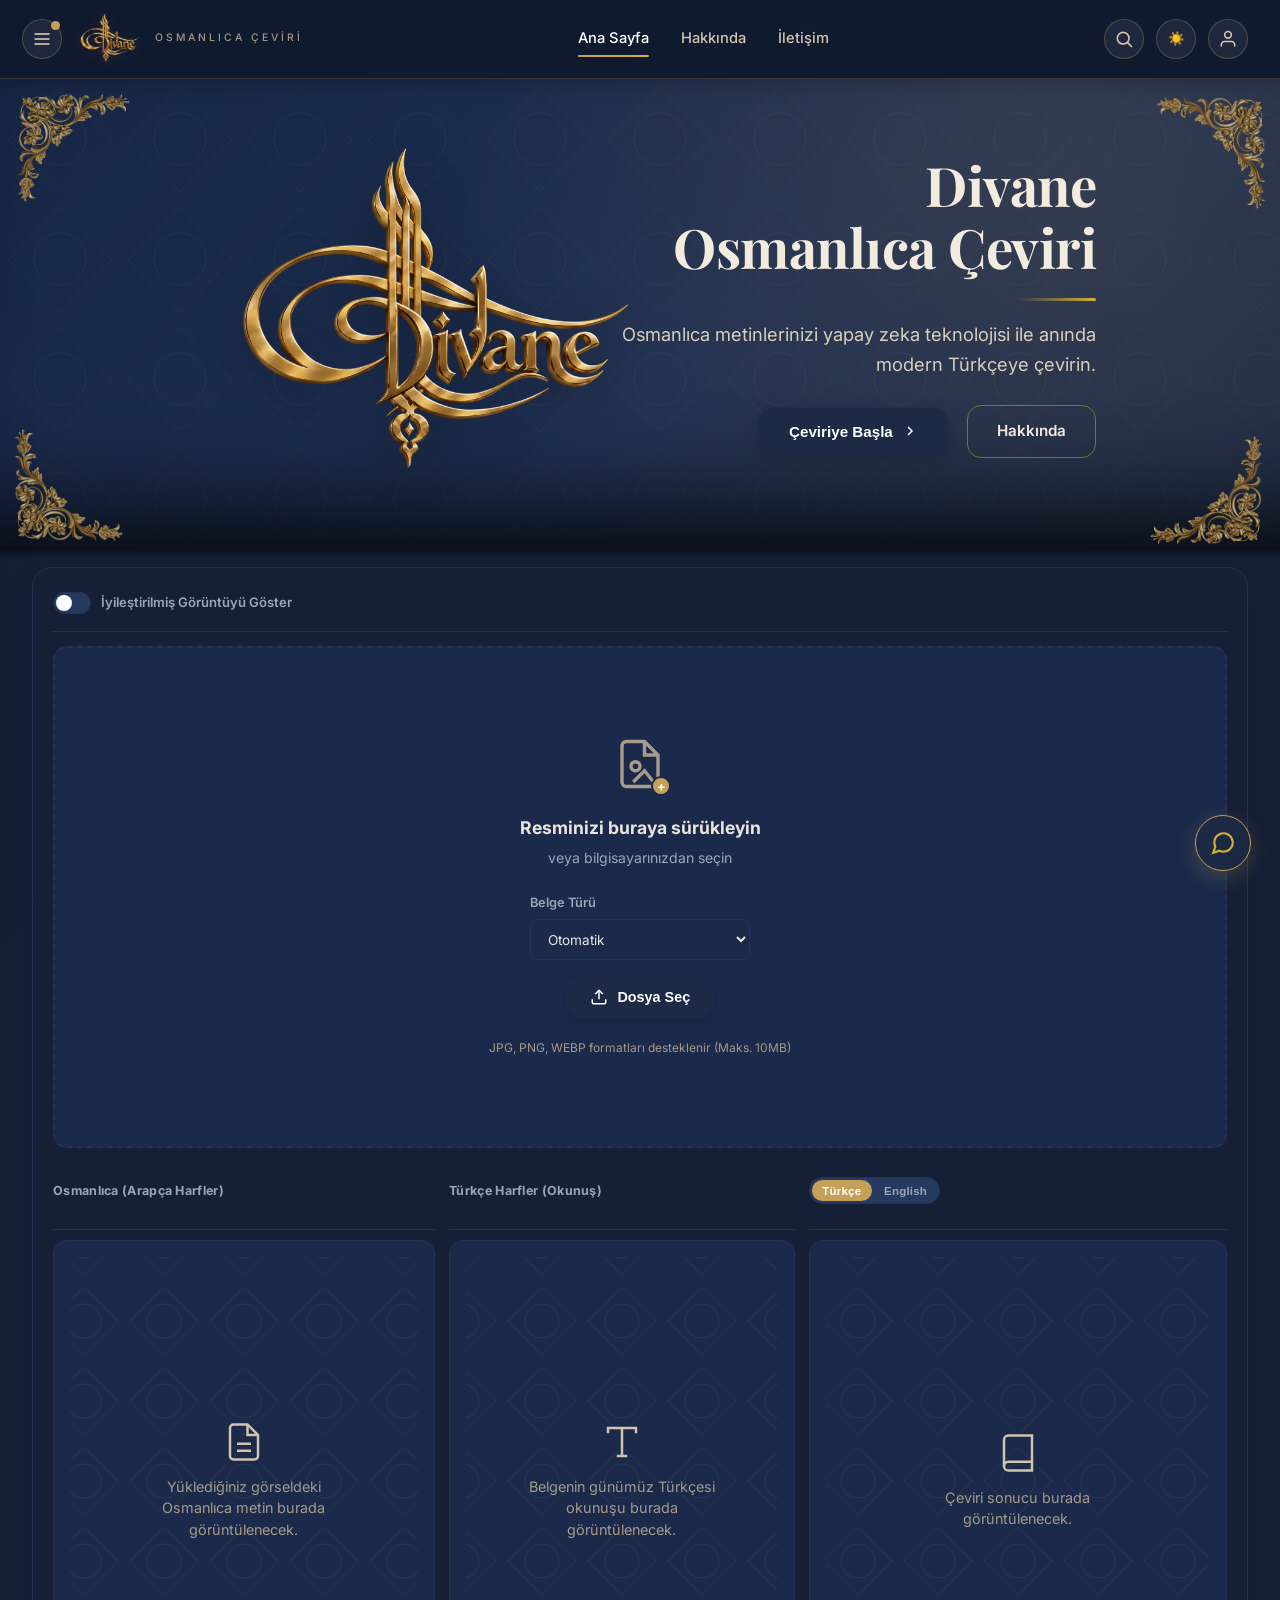
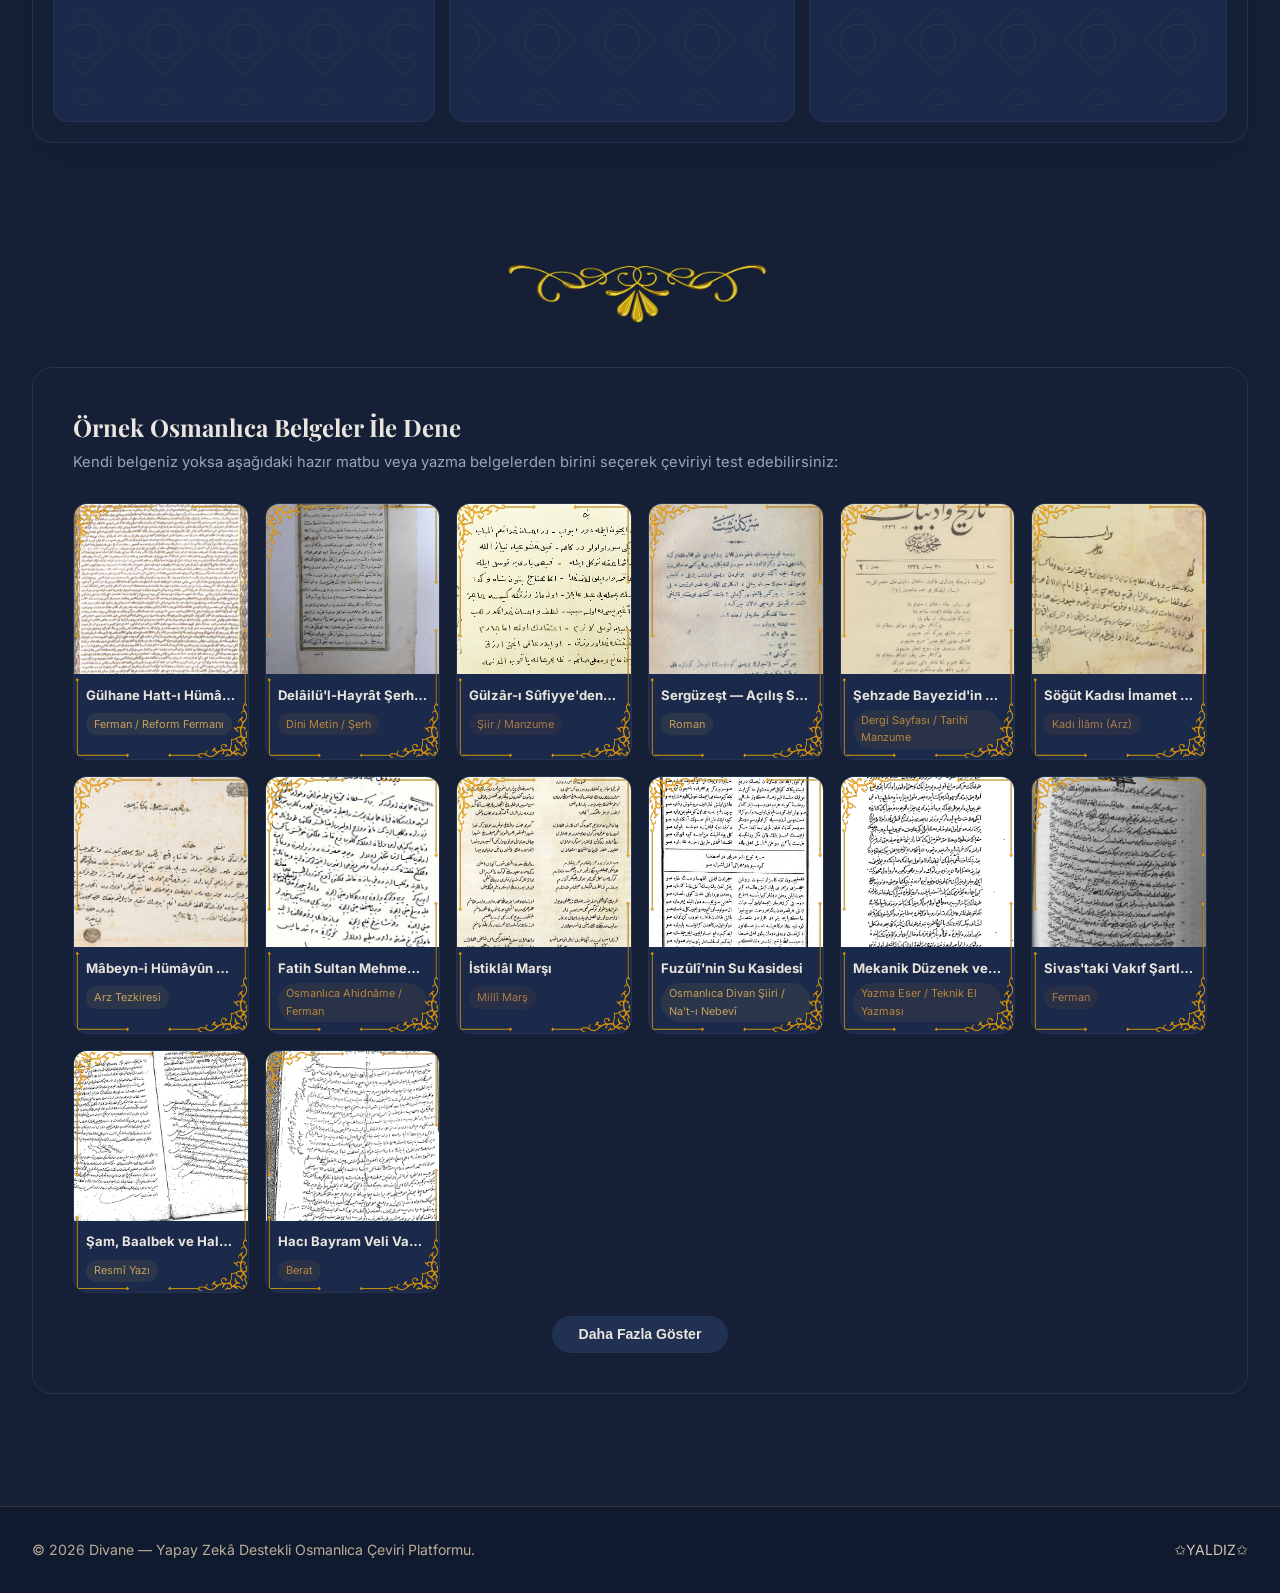
==== commit 6be42cc2: "belge yerleri" ====
--- a/index.html
+++ b/index.html
@@ -518,6 +518,83 @@
             <h2 class="samples-title"> Örnek Osmanlıca Belgeler İle Dene</h2>
             <p class="samples-subtitle">Kendi belgeniz yoksa aşağıdaki hazır matbu veya yazma belgelerden birini seçerek çeviriyi test edebilirsiniz:</p>
             <div class="samples-grid">
+                <div class="sample-card" data-sample="tfh">
+                    <div class="sample-img-container">
+                        <img src="assets/tfh.jpg" alt="Gülhane Hatt-ı Hümâyûnu">
+                        <span class="sample-try-overlay">Bu belgeyi dene</span>
+                    </div>
+                    <div class="sample-details">
+                        <h4>Gülhane Hatt-ı Hümâyûnu</h4>
+                        <span class="sample-tag">Ferman / Reform Fermanı</span>
+                    </div>
+                    <img src="assets/ornament-frame.png" alt="" aria-hidden="true" class="sample-card-frame">
+                </div>
+                <div class="sample-card" data-sample="svs">
+                    <div class="sample-img-container">
+                        <img src="assets/svs.jpg" alt="Delâilü'l-Hayrât Şerhi — Salavat Tefsiri">
+                        <span class="sample-try-overlay">Bu belgeyi dene</span>
+                    </div>
+                    <div class="sample-details">
+                        <h4>Delâilü'l-Hayrât Şerhi — Salavat Tefsiri</h4>
+                        <span class="sample-tag">Dini Metin / Şerh</span>
+                    </div>
+                    <img src="assets/ornament-frame.png" alt="" aria-hidden="true" class="sample-card-frame">
+                </div>
+                <div class="sample-card" data-sample="rzk">
+                    <div class="sample-img-container">
+                        <img src="assets/rzk.jpg" alt="Gülzâr-ı Sûfiyye'den Rızık ve Tevekkül Manzumesi">
+                        <span class="sample-try-overlay">Bu belgeyi dene</span>
+                    </div>
+                    <div class="sample-details">
+                        <h4>Gülzâr-ı Sûfiyye'den Rızık ve Tevekkül Manzumesi</h4>
+                        <span class="sample-tag">Şiir / Manzume</span>
+                    </div>
+                    <img src="assets/ornament-frame.png" alt="" aria-hidden="true" class="sample-card-frame">
+                </div>
+                <div class="sample-card" data-sample="srg">
+                    <div class="sample-img-container">
+                        <img src="assets/srg.jpg" alt="Sergüzeşt — Açılış Sahnesi">
+                        <span class="sample-try-overlay">Bu belgeyi dene</span>
+                    </div>
+                    <div class="sample-details">
+                        <h4>Sergüzeşt — Açılış Sahnesi</h4>
+                        <span class="sample-tag">Roman</span>
+                    </div>
+                    <img src="assets/ornament-frame.png" alt="" aria-hidden="true" class="sample-card-frame">
+                </div>
+                <div class="sample-card" data-sample="sbm">
+                    <div class="sample-img-container">
+                        <img src="assets/sbm.jpg" alt="Şehzade Bayezid'in Kanuni Sultan Süleyman'a Şiiri">
+                        <span class="sample-try-overlay">Bu belgeyi dene</span>
+                    </div>
+                    <div class="sample-details">
+                        <h4>Şehzade Bayezid'in Kanuni'ye Şiiri</h4>
+                        <span class="sample-tag">Dergi Sayfası / Tarihî Manzume</span>
+                    </div>
+                    <img src="assets/ornament-frame.png" alt="" aria-hidden="true" class="sample-card-frame">
+                </div>
+                <div class="sample-card" data-sample="klm">
+                    <div class="sample-img-container">
+                        <img src="assets/klm.jpg" alt="Söğüt Kadısı İmamet İlâmı">
+                        <span class="sample-try-overlay">Bu belgeyi dene</span>
+                    </div>
+                    <div class="sample-details">
+                        <h4>Söğüt Kadısı İmamet İlâmı</h4>
+                        <span class="sample-tag">Kadı İlâmı (Arz)</span>
+                    </div>
+                    <img src="assets/ornament-frame.png" alt="" aria-hidden="true" class="sample-card-frame">
+                </div>
+                <div class="sample-card" data-sample="smt">
+                    <div class="sample-img-container">
+                        <img src="assets/smt.jpg" alt="Mâbeyn-i Hümâyûn Sinematograf Arzı">
+                        <span class="sample-try-overlay">Bu belgeyi dene</span>
+                    </div>
+                    <div class="sample-details">
+                        <h4>Mâbeyn-i Hümâyûn Sinematograf Arzı</h4>
+                        <span class="sample-tag">Arz Tezkiresi</span>
+                    </div>
+                    <img src="assets/ornament-frame.png" alt="" aria-hidden="true" class="sample-card-frame">
+                </div>
                 <div class="sample-card" data-sample="2">
                     <div class="sample-img-container">
                         <img src="assets/fsma.png" alt="Fatih Sultan Mehmed'in Ahidnamesi">
@@ -669,83 +746,6 @@
                     <div class="sample-details">
                         <h4>Profesörün Hayat Dersi</h4>
                         <span class="sample-tag">Hikaye / Kıssa</span>
-                    </div>
-                    <img src="assets/ornament-frame.png" alt="" aria-hidden="true" class="sample-card-frame">
-                </div>
-                <div class="sample-card" data-sample="tfh">
-                    <div class="sample-img-container">
-                        <img src="assets/tfh.jpg" alt="Gülhane Hatt-ı Hümâyûnu">
-                        <span class="sample-try-overlay">Bu belgeyi dene</span>
-                    </div>
-                    <div class="sample-details">
-                        <h4>Gülhane Hatt-ı Hümâyûnu</h4>
-                        <span class="sample-tag">Ferman / Reform Fermanı</span>
-                    </div>
-                    <img src="assets/ornament-frame.png" alt="" aria-hidden="true" class="sample-card-frame">
-                </div>
-                <div class="sample-card" data-sample="svs">
-                    <div class="sample-img-container">
-                        <img src="assets/svs.jpg" alt="Delâilü'l-Hayrât Şerhi — Salavat Tefsiri">
-                        <span class="sample-try-overlay">Bu belgeyi dene</span>
-                    </div>
-                    <div class="sample-details">
-                        <h4>Delâilü'l-Hayrât Şerhi — Salavat Tefsiri</h4>
-                        <span class="sample-tag">Dini Metin / Şerh</span>
-                    </div>
-                    <img src="assets/ornament-frame.png" alt="" aria-hidden="true" class="sample-card-frame">
-                </div>
-                <div class="sample-card" data-sample="rzk">
-                    <div class="sample-img-container">
-                        <img src="assets/rzk.jpg" alt="Gülzâr-ı Sûfiyye'den Rızık ve Tevekkül Manzumesi">
-                        <span class="sample-try-overlay">Bu belgeyi dene</span>
-                    </div>
-                    <div class="sample-details">
-                        <h4>Gülzâr-ı Sûfiyye'den Rızık ve Tevekkül Manzumesi</h4>
-                        <span class="sample-tag">Şiir / Manzume</span>
-                    </div>
-                    <img src="assets/ornament-frame.png" alt="" aria-hidden="true" class="sample-card-frame">
-                </div>
-                <div class="sample-card" data-sample="srg">
-                    <div class="sample-img-container">
-                        <img src="assets/srg.jpg" alt="Sergüzeşt — Açılış Sahnesi">
-                        <span class="sample-try-overlay">Bu belgeyi dene</span>
-                    </div>
-                    <div class="sample-details">
-                        <h4>Sergüzeşt — Açılış Sahnesi</h4>
-                        <span class="sample-tag">Roman</span>
-                    </div>
-                    <img src="assets/ornament-frame.png" alt="" aria-hidden="true" class="sample-card-frame">
-                </div>
-                <div class="sample-card" data-sample="sbm">
-                    <div class="sample-img-container">
-                        <img src="assets/sbm.jpg" alt="Şehzade Bayezid'in Kanuni Sultan Süleyman'a Şiiri">
-                        <span class="sample-try-overlay">Bu belgeyi dene</span>
-                    </div>
-                    <div class="sample-details">
-                        <h4>Şehzade Bayezid'in Kanuni'ye Şiiri</h4>
-                        <span class="sample-tag">Dergi Sayfası / Tarihî Manzume</span>
-                    </div>
-                    <img src="assets/ornament-frame.png" alt="" aria-hidden="true" class="sample-card-frame">
-                </div>
-                <div class="sample-card" data-sample="klm">
-                    <div class="sample-img-container">
-                        <img src="assets/klm.jpg" alt="Söğüt Kadısı İmamet İlâmı">
-                        <span class="sample-try-overlay">Bu belgeyi dene</span>
-                    </div>
-                    <div class="sample-details">
-                        <h4>Söğüt Kadısı İmamet İlâmı</h4>
-                        <span class="sample-tag">Kadı İlâmı (Arz)</span>
-                    </div>
-                    <img src="assets/ornament-frame.png" alt="" aria-hidden="true" class="sample-card-frame">
-                </div>
-                <div class="sample-card" data-sample="smt">
-                    <div class="sample-img-container">
-                        <img src="assets/smt.jpg" alt="Mâbeyn-i Hümâyûn Sinematograf Arzı">
-                        <span class="sample-try-overlay">Bu belgeyi dene</span>
-                    </div>
-                    <div class="sample-details">
-                        <h4>Mâbeyn-i Hümâyûn Sinematograf Arzı</h4>
-                        <span class="sample-tag">Arz Tezkiresi</span>
                     </div>
                     <img src="assets/ornament-frame.png" alt="" aria-hidden="true" class="sample-card-frame">
                 </div>
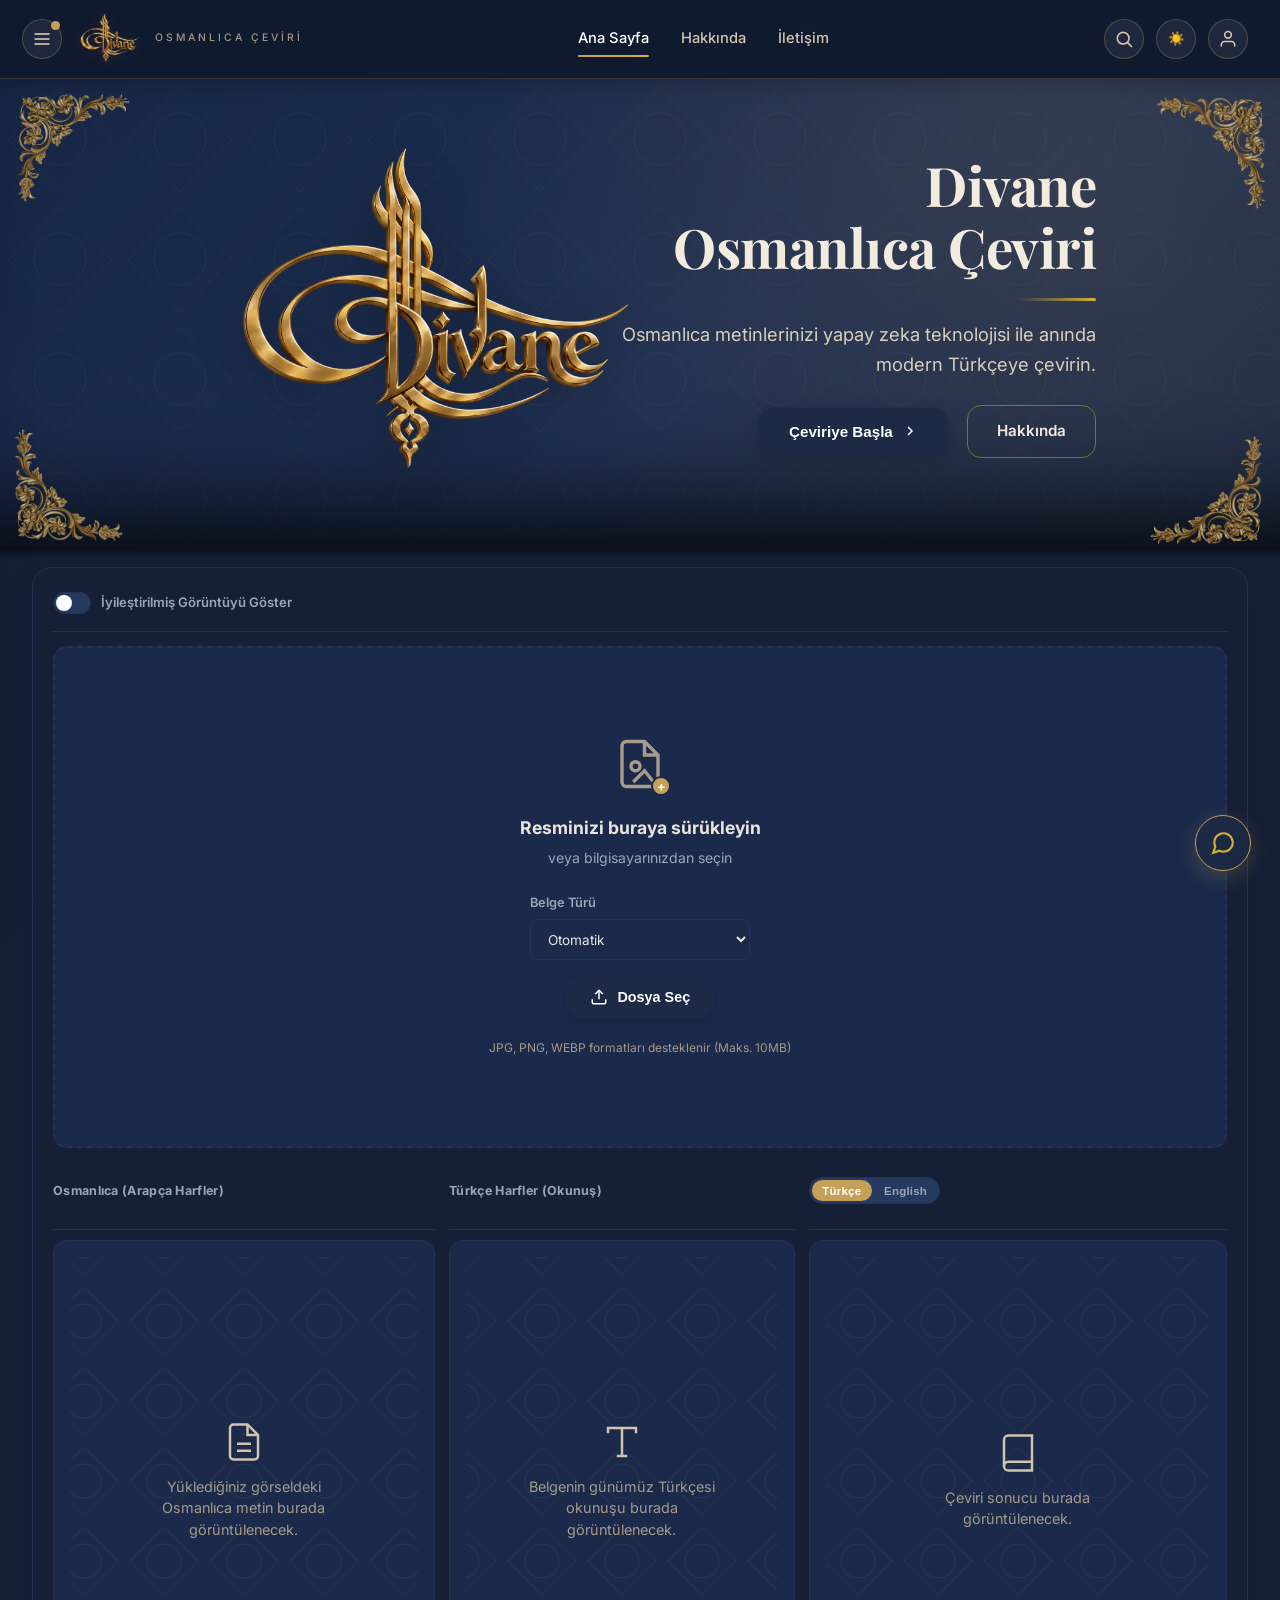
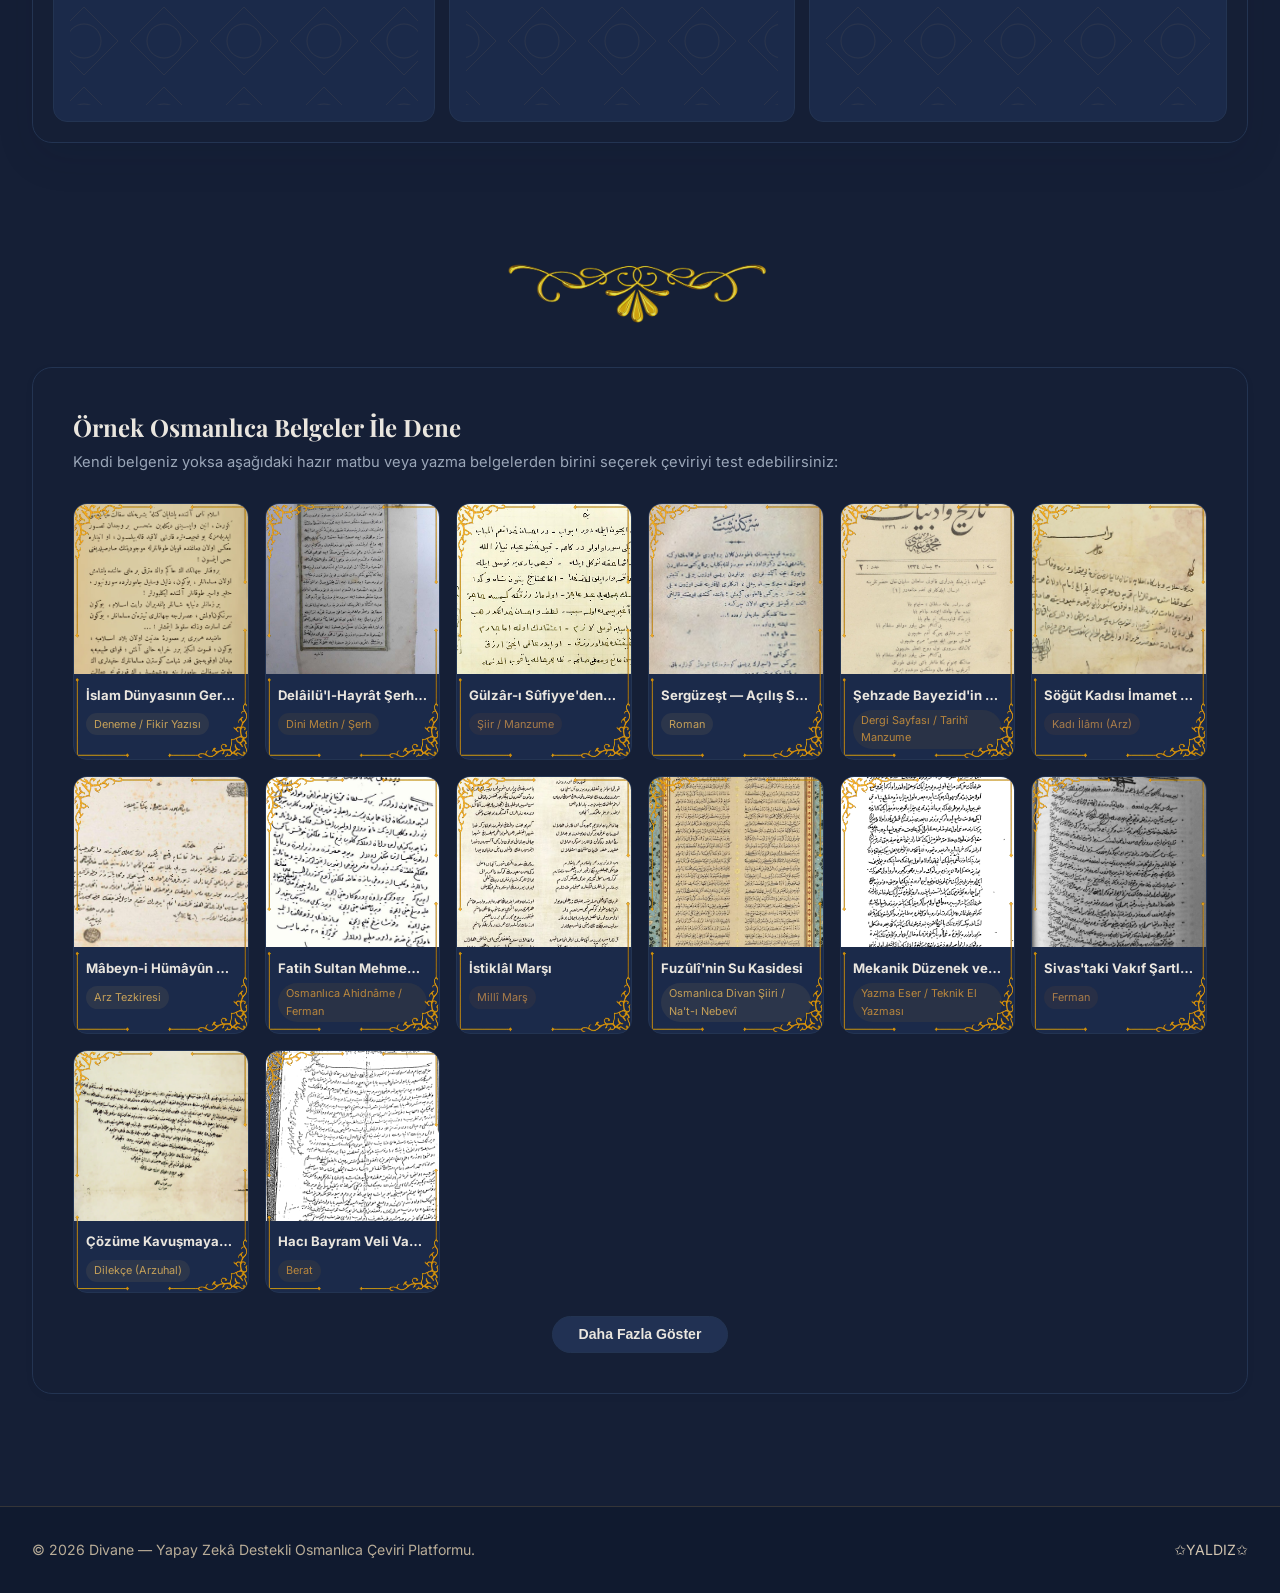
==== commit 4768ebe5: "belgeler güncelleme" ====
--- a/index.html
+++ b/index.html
@@ -518,14 +518,14 @@
             <h2 class="samples-title"> Örnek Osmanlıca Belgeler İle Dene</h2>
             <p class="samples-subtitle">Kendi belgeniz yoksa aşağıdaki hazır matbu veya yazma belgelerden birini seçerek çeviriyi test edebilirsiniz:</p>
             <div class="samples-grid">
-                <div class="sample-card" data-sample="tfh">
-                    <div class="sample-img-container">
-                        <img src="assets/tfh.jpg" alt="Gülhane Hatt-ı Hümâyûnu">
-                        <span class="sample-try-overlay">Bu belgeyi dene</span>
-                    </div>
-                    <div class="sample-details">
-                        <h4>Gülhane Hatt-ı Hümâyûnu</h4>
-                        <span class="sample-tag">Ferman / Reform Fermanı</span>
+                <div class="sample-card" data-sample="yeni1">
+                    <div class="sample-img-container">
+                        <img src="assets/yeni1.png" alt="İslam Dünyasının Gerilemesi ve Müslümanların Durumu">
+                        <span class="sample-try-overlay">Bu belgeyi dene</span>
+                    </div>
+                    <div class="sample-details">
+                        <h4>İslam Dünyasının Gerilemesi ve Müslümanların Durumu</h4>
+                        <span class="sample-tag">Deneme / Fikir Yazısı</span>
                     </div>
                     <img src="assets/ornament-frame.png" alt="" aria-hidden="true" class="sample-card-frame">
                 </div>
@@ -650,14 +650,14 @@
                     </div>
                     <img src="assets/ornament-frame.png" alt="" aria-hidden="true" class="sample-card-frame">
                 </div>
-                <div class="sample-card" data-sample="sbh">
-                    <div class="sample-img-container">
-                        <img src="assets/sbh.png" alt="Şam, Baalbek ve Halep Mühimme Hükümleri">
-                        <span class="sample-try-overlay">Bu belgeyi dene</span>
-                    </div>
-                    <div class="sample-details">
-                        <h4>Şam, Baalbek ve Halep Mühimme Hükümleri</h4>
-                        <span class="sample-tag">Resmî Yazı</span>
+                <div class="sample-card" data-sample="yeni2">
+                    <div class="sample-img-container">
+                        <img src="assets/yeni2.png" alt="Çözüme Kavuşmayan Bir Mesele Hakkında Dilekçe">
+                        <span class="sample-try-overlay">Bu belgeyi dene</span>
+                    </div>
+                    <div class="sample-details">
+                        <h4>Çözüme Kavuşmayan Bir Mesele Hakkında Dilekçe</h4>
+                        <span class="sample-tag">Dilekçe (Arzuhal)</span>
                     </div>
                     <img src="assets/ornament-frame.png" alt="" aria-hidden="true" class="sample-card-frame">
                 </div>
@@ -672,14 +672,14 @@
                     </div>
                     <img src="assets/ornament-frame.png" alt="" aria-hidden="true" class="sample-card-frame">
                 </div>
-                <div class="sample-card" data-sample="hmg">
-                    <div class="sample-img-container">
-                        <img src="assets/hmg.png" alt="Hanımlara Mahsus Gazete Eki">
-                        <span class="sample-try-overlay">Bu belgeyi dene</span>
-                    </div>
-                    <div class="sample-details">
-                        <h4>Hanımlara Mahsus Gazete Eki</h4>
-                        <span class="sample-tag">Gazete / Dergi</span>
+                <div class="sample-card" data-sample="yeni3">
+                    <div class="sample-img-container">
+                        <img src="assets/yeni3.png" alt="Askerî Birliğin Sevki İçin Gerekli Arabaların Temin Edilmesi">
+                        <span class="sample-try-overlay">Bu belgeyi dene</span>
+                    </div>
+                    <div class="sample-details">
+                        <h4>Askerî Birliğin Sevki İçin Gerekli Arabaların Temin Edilmesi</h4>
+                        <span class="sample-tag">Arz / Askerî Yazışma</span>
                     </div>
                     <img src="assets/ornament-frame.png" alt="" aria-hidden="true" class="sample-card-frame">
                 </div>
